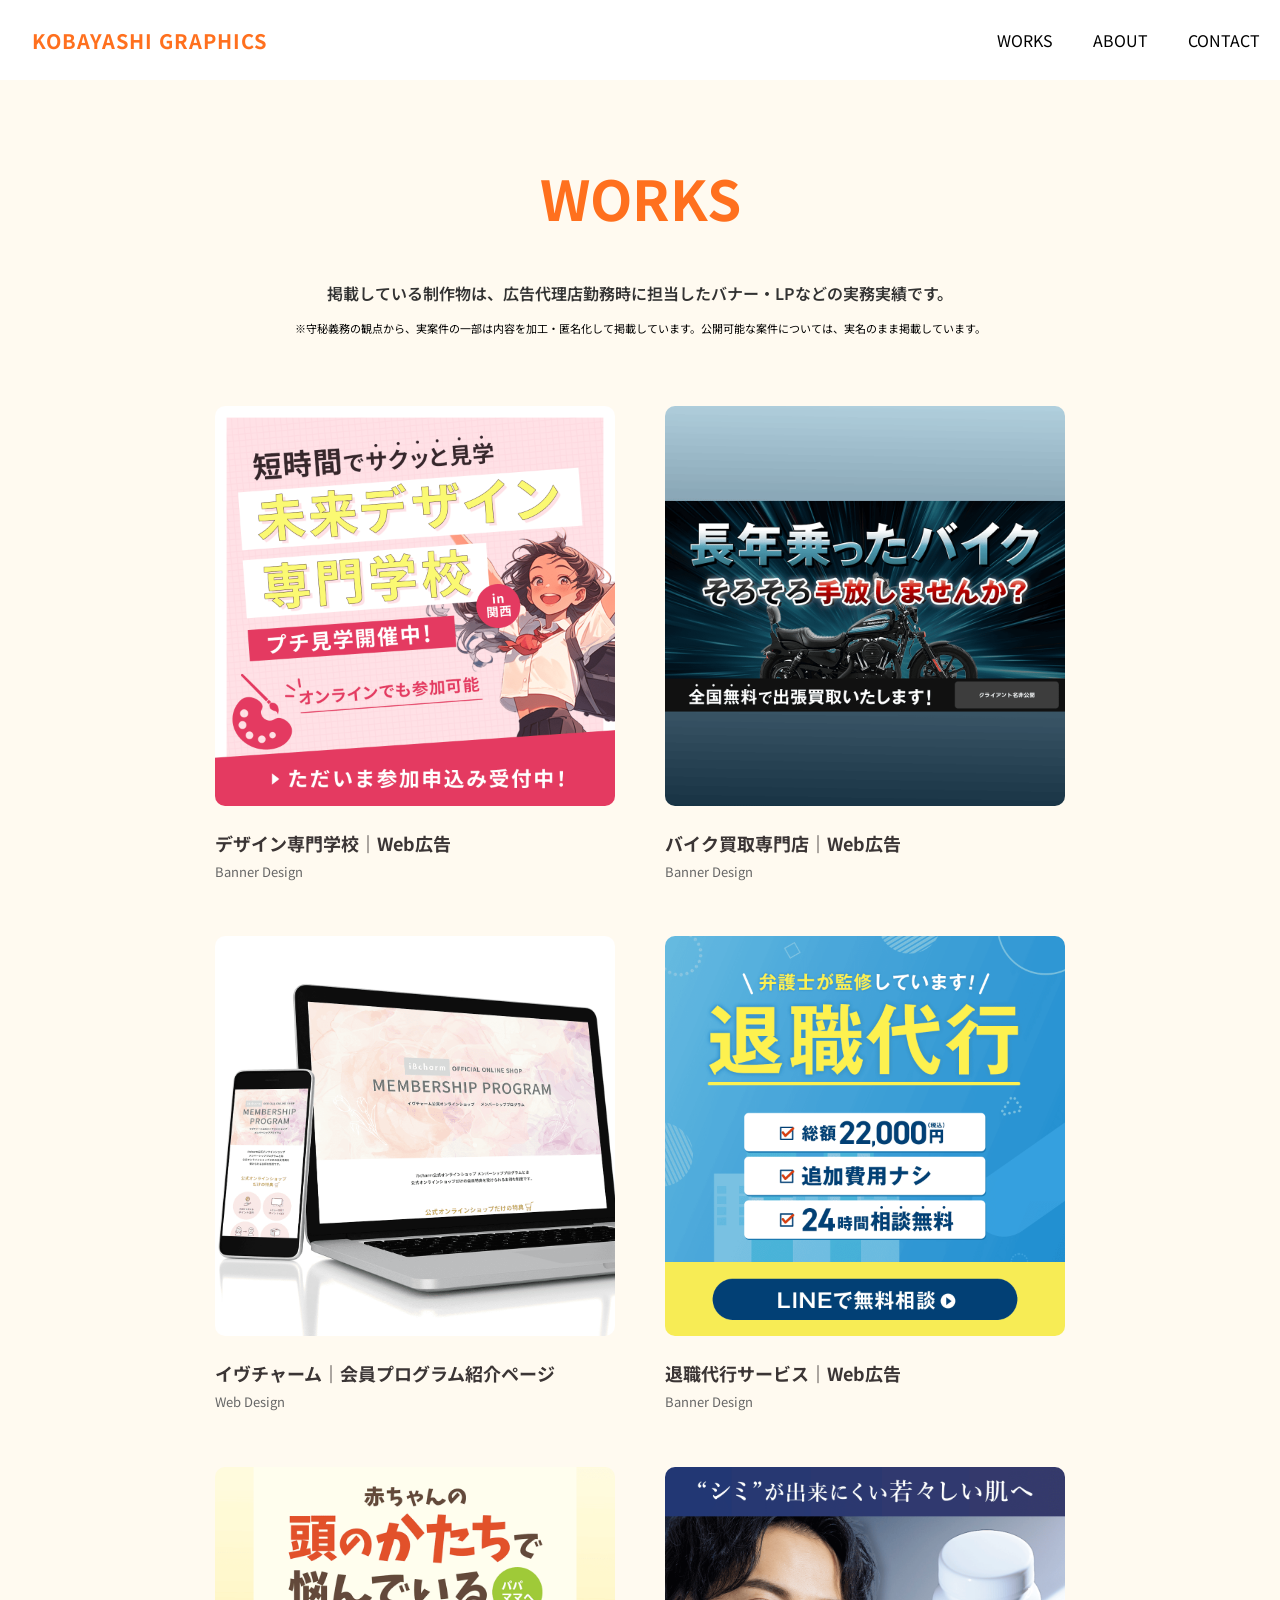
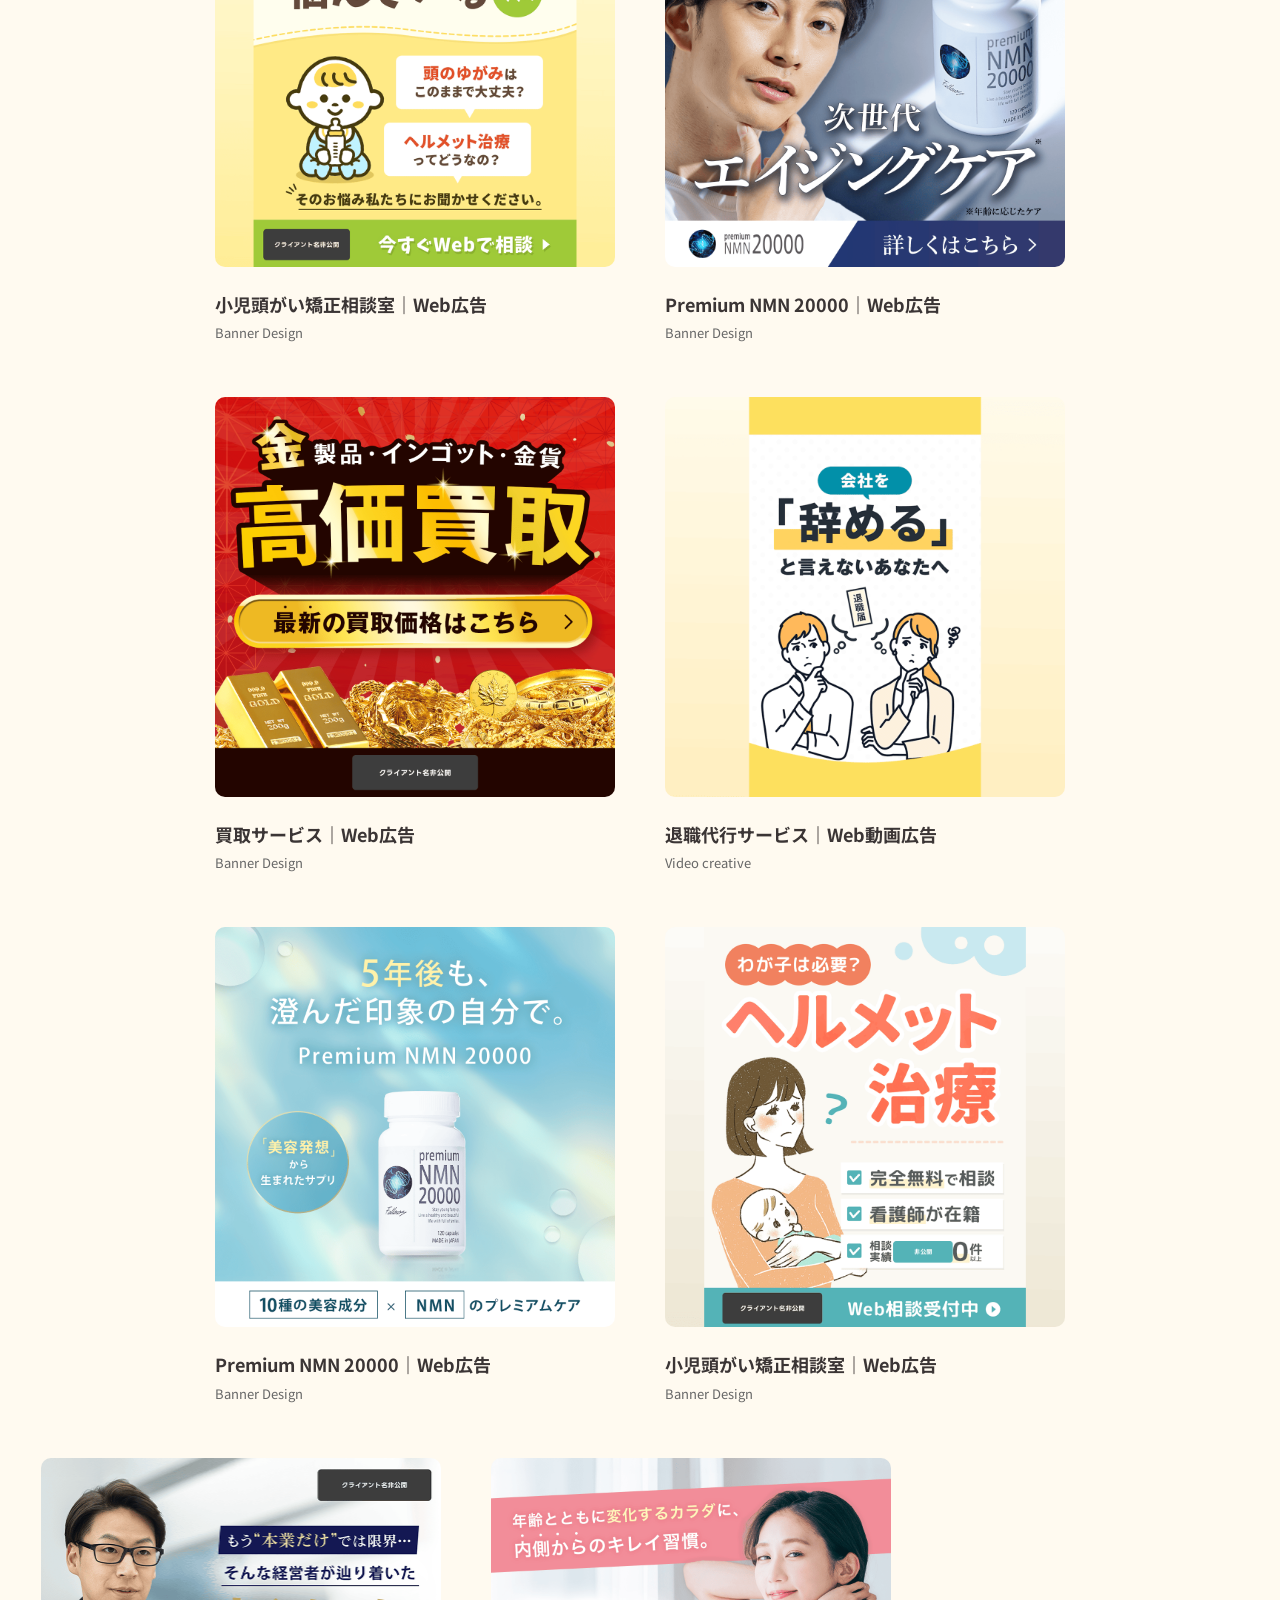
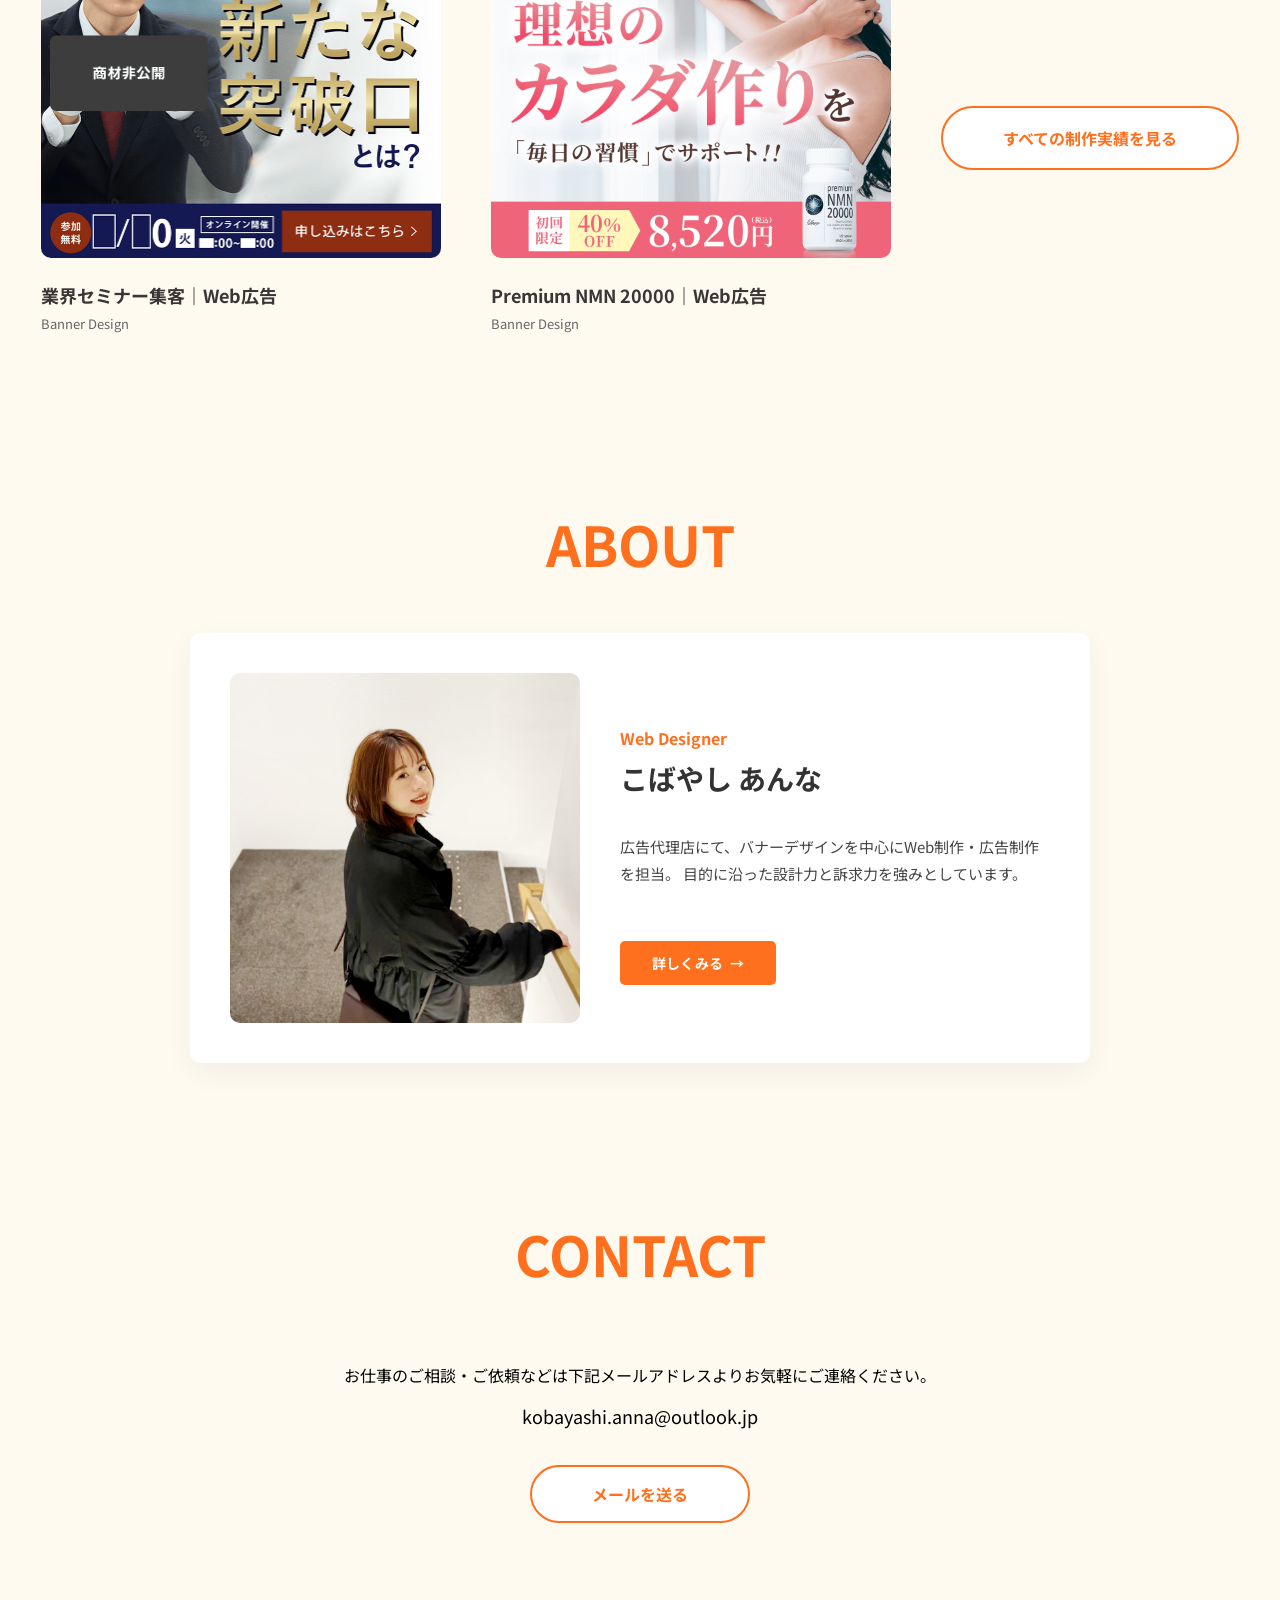
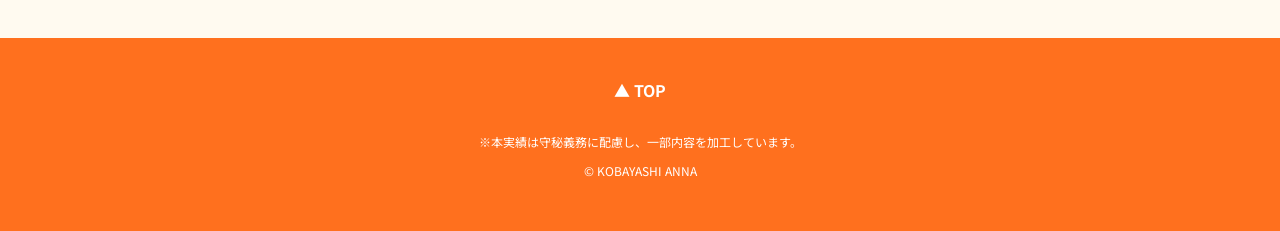
==== index.html @ c03f29c9 "Add files via upload" ====
<!DOCTYPE html>
<html lang="ja">
<head>
    <meta charset="UTF-8">
    <link rel="stylesheet" href="style.css">
    <!-- <meta name="viewport" content="width=device-width, initial-scale=1.0"> -->
    <meta name="viewport" content="width=device-width, initial-scale=1.0, maximum-scale=1.0, user-scalable=no, viewport-fit=cover">
    <title>Anna Kobayashi | Web Designer</title>
    <link rel="icon" href="images/favicon.png">
    <link rel="preconnect" href="https://fonts.googleapis.com">
    <link rel="preconnect" href="https://fonts.gstatic.com" crossorigin>
    <link href="https://fonts.googleapis.com/css2?family=Noto+Sans+JP:wght@100..900&display=swap" rel="stylesheet">
    
</head>
<body>
    
<!-- ヘッダー -->

        <header>
            <div class="header-inner">
                <div class="logo">
                    <a href="index.html">KOBAYASHI GRAPHICS</a>
                </div>
                <div class="hamburger" id="hamburger">
                    <span></span>
                    <span></span>
                </div>
            </div>
    
            <nav id="nav">
                <ul>
                    <li><a href="index.html">WORKS</a></li>
                    <li><a href="about.html">ABOUT</a></li>
                    <li><a href="#contact">CONTACT</a></li>
                </ul>
            </nav>
    
            <nav id="sp-nav">
                <ul>
                    <li><a href="#works">WORKS</a></li>
                    <li><a href="#about">ABOUT</a></li>
                    <li><a href="#contact">CONTACT</a></li>
                </ul>
            </nav>
        </header>

<!-- works -->
        <div class="top-tittle">
            <h1>WORKS</h1>
            <p class="lead">
                掲載している制作物は、広告代理店勤務時に担当したバナー・LPなどの実務実績です。
            </p>
        </div>
        <p class="warning_note">
            ※守秘義務の観点から、実案件の一部は内容を加工・匿名化して掲載しています。公開可能な案件については、実名のまま掲載しています。
        </p>
        <div class="works">
            <div class="container">
                <input type="checkbox" id="trigger">
                <!-- 1枚目 -->
                <div class="default-view work-item"
                    data-title="デザイン専門学校｜Web広告"
                    data-category="Banner Design"
                    data-desc="制作物：Google／Meta（Instagram・Facebook）広告配信用 バナークリエイティブ|サイズ：1200×628、300×300|目的：デザイン専門学校オープンキャンパスのイベント告知による申込獲得（CV）|担当：構成設計／デザイン制作（コピー支給）
                    |工夫：学校名を大きく配置し、視認性を高める構成としました。
                    短時間で参加できる点は装飾を用いて強調し、参加ハードルの低さが伝わるよう工夫しました。
                    開催情報はアイコンで整理し、視線の流れを意識したレイアウト設計を行いました。
                    ターゲットである高校生を想定し、親しみやすいイラスト要素を取り入れています。
                    |使用ツール：Photoshop"
                    data-images="images/01_1.png,images/01_2.png,images/01_3.png"
                    >
                    <a href="#">
                        <img src="images/school_01.png" alt="スクール">
                    </a>
                    <p class="work-title">
                        <span class="title-main">デザイン専門学校｜Web広告</span>
                        <span class="title-sub">Banner Design</span>
                    </p>
                </div>
                <!-- 2枚目 -->
                <div class="default-view work-item"
                    data-title="バイク買取専門店｜Web広告"
                    data-category="Banner Design"
                    data-desc="制作物：Google広告配信用 バナークリエイティブ|サイズ：1200×628、300×300|目的：バイク査定の申込獲得（CV）|担当：構成設計／デザイン制作（コピー支給）
                    |工夫：ターゲットであるバイク所有者を想定し、力強さと信頼感を両立させた配色設計を行いました。
                    「全国無料」の訴求はドット装飾を用いて視認性を高め、ベネフィットが一目で伝わるよう強調。
                    正方形フォーマット内で情報の優先順位を整理し、短時間でメッセージが伝わる構成としています。|使用ツール：Photoshop"
                    data-images="images/02_1.png,images/02_2.png"
                    >
                    <a href="#">
                        <img src="images/bike_05.png" alt="バイク">
                    </a>
                    <p class="work-title">
                        <span class="title-main">バイク買取専門店｜Web広告</span>
                        <span class="title-sub">Banner Design</span>
                    </p>
                </div>
                <!-- 3枚目 -->
                <div class="default-view work-item"
                    data-title="イヴチャーム｜会員プログラム紹介ページ"
                    data-category="Web Design"
                    data-desc="制作物：公式オンラインストアのメンバーシッププログラム紹介ページデザイン|サイズ：PC・スマートフォン対応のレスポンシブデザイン|目的：会員ランク制度の導入により、会員登録の促進および購入頻度・継続率の向上を目的としたページ制作|担当：支給テキストをもとに情報設計／ワイヤーフレーム作成／デザイン制作
                    |工夫：先方の希望する雰囲気を踏まえ、ブランドトンマナに沿った配色・構成を提案しました。
                    会員ランク制度は複雑に見えないよう情報を整理し、5段階のランク差が一目で伝わる配色設計にしました。
                    上位ランクほど特別感が感じられるよう段階的に色味を調整。
                    グラフや数値情報も視認性と比較のしやすさを重視し、直感的に理解できるレイアウトに設計しています。|使用ツール：Photoshop"
                    data-images="images/03_1.png,images/03_3.png,images/03_2.png"
                    >
                    <a href="#">
                        <img src="images/point_sp &pc.png" alt="nmn">
                    </a>
                    <p class="work-title">
                        <span class="title-main">イヴチャーム｜会員プログラム紹介ページ</span>
                        <span class="title-sub">Web Design</span>
                    </p>
                </div>
                <!-- 4枚目 -->
                <div class="default-view work-item"
                    data-title="退職代行サービス｜Web広告"
                    data-category="Banner Design"
                    data-desc="制作物：Meta（Instagram・Facebook）広告配信用 バナークリエイティブ|サイズ：1200×1200、1080×1350、1080×1920、1200×628|目的：LINE登録の促進および無料相談申込の獲得（CV）|担当：LP内容を踏まえた訴求設計／文言選定／構成設計／デザイン制作（CV設計含む）／クリエイティブ品質管理
                    |工夫：20代男女をターゲットに、安心感を与えるブルーを背景のベースカラーに設定。メインコピー「退職代行」には視認性の高いイエローを使用し、瞬時にサービス名へ視線が集まるよう設計しました。
                    退職という心理的ハードルの高いテーマであるため、過度にポップになりすぎないバランスを意識し、信頼感と親しみやすさの両立を図っています。
                    ベネフィットは3点に整理し、情報をブロック化することで可読性を向上。「総額22,000円」「24時間相談無料」などの重要数値はジャンプ率をつけて強調しています。
                    CTAにはネイビーを使用し、画面下部で明確に視線を止める構成とすることで、CVであるLINE登録へ自然に誘導する導線設計としました。
                    |使用ツール：Photoshop"
                    data-images="images/04_1.png,images/04_2.png,images/04_3.png"
                    >
                    <a href="#">
                        <img src="images/agency_09.png" alt="退職代行サービス">
                    </a>
                    <p class="work-title">
                        <span class="title-main">退職代行サービス｜Web広告</span>
                        <span class="title-sub">Banner Design</span>
                    </p>
                </div>
                <!-- 5枚目 -->
                <div class="default-view work-item"
                    data-title="小児頭がい矯正相談室｜Web広告"
                    data-category="Banner Design"
                    data-desc="制作物：Meta（Instagram・Facebook）広告配信用 バナークリエイティブ|サイズ：1080×1350|目的：赤ちゃんの頭の形に不安を抱える保護者からの相談申込の獲得（CV）|担当：申込ページを踏まえた訴求設計／文言選定／構成設計／デザイン制作（CV設計含む）
                    |工夫：20代後半〜30代前半の女性（主にママ層）をターゲットに設計。
                    「頭のゆがみはこのままで大丈夫？」「ヘルメット治療ってどうなの？」といった、保護者が抱きやすい疑問を問いかけ形式で配置し、当事者意識を喚起する構成としました。
                    ターゲットはママ層を想定しつつ、先方の意向を踏まえ「パパ・ママへ」と表記することで、家族で検討するテーマであることを意識した訴求にしています。
                    医療領域においては“ゆがみ”などのマイナスワードが重たい印象になりやすいため、暖色系のイエローをベースに明るい黄緑や深みのある差し色を組み合わせ、過度に不安を煽らないトーンに調整。安心感と相談しやすさを両立させました。
                    メインコピーには「頭のかたちで悩んでいるパパママへ」を配置し、最終的に「その悩み、私たちにお聞かせください」と自然に相談へつなげる導線設計としています。CTAには「今すぐWeb相談」を設置し、一次CVである相談申込へ誘導しました。
                    |使用ツール：Photoshop"
                    data-images="images/05_1.png,images/05_2.png"
                    >
                    <a href="#">
                        <img src="images/consultation_06.png" alt="相談">
                    </a>
                    <p class="work-title">
                        <span class="title-main">小児頭がい矯正相談室｜Web広告</span>
                        <span class="title-sub">Banner Design</span>
                    </p>
                </div>
                <!-- 6枚目 -->
                <div class="default-view work-item"
                    data-title="Premium NMN 20000｜Web広告"
                    data-category="Banner Design"
                    data-desc="制作物：Meta（Instagram・Facebook）広告配信用 バナークリエイティブ|サイズ：1080×1080|目的：男性ターゲットへの訴求を通じた、LP経由の定期購入申込の獲得（CV）|担当：申込ページを踏まえた訴求設計／文言選定／構成設計／デザイン制作（CV設計含む）
                    |工夫：既存の女性向け商材を男性市場へ拡張する施策として制作。30〜40代男性をターゲットに、エイジングケアへの関心が高まりつつも過度な美容感を好まない層を想定し、シンプルかつ力強いデザインへ再設計しました。
                    メインコピーはやや斜体で構成し、勢いとアクティブな印象を付与。男性向け商材としての力強さを視覚的に演出しています。
                    カラーは従来のブルー基調から変更し、男性が受け入れやすく、かつ視認性も担保できる紫系トーンを採用。LPとの親和性を保ちながら、新規ターゲットに刺さる印象へ調整しました。
                    ビジュアルは、左に視線を向けた男性のアップ写真、右にボトルを大きく配置した対比構成に。人物の肌印象と商品の存在感の双方がアイキャッチとなるレイアウト設計としています。
                    CTAには「詳しくはこちら」を配置し、ブランドイメージを損なわない自然な導線でLPへ誘導しています。
                    |使用ツール：Photoshop"
                    data-images="images/06_1.png,images/06_2.png"
                    >
                    <a href="#">
                        <img src="images/nmn_02.png" alt="">
                    </a>
                    <p class="work-title">
                        <span class="title-main">Premium NMN 20000｜Web広告</span>
                        <span class="title-sub">Banner Design</span>
                    </p>
                </div>
                <!-- 7枚目 -->
                <div class="default-view work-item"
                    data-title="買取サービス｜Web広告"
                    data-category="Banner Design"
                    data-desc="制作物：Google／Meta（Instagram・Facebook）広告配信用 バナークリエイティブ|サイズ：1080×1080、1080×1350、1200×628|目的：金（貴金属）の高価買取の訴求および査定申込の獲得（CV）|担当：支給文言をもとに構成設計／デザイン制作／クリエイティブ品質管理
                    |工夫：金（貴金属）の高価買取キャンペーンであることが一目で伝わるよう、全体をゴールドトーンで設計。写真素材だけでなく、コピーや装飾にもゴールド表現を用いることで、視覚的に“価値”を想起させる構成としました。
                    ゴールドを際立たせるため、背景には濃いブラウン寄りの赤を採用しコントラストを強化。下部にはブラウンの帯を敷いて情報を整理し、華やかさの中にも安定感を持たせています。
                    キャンペーン感を演出するため、サンバーストに和柄テクスチャを重ねることで高級感と祝祭感を付与。さらに金の紙吹雪を加え、奥行きが出るよう色味を調整することで、主役である「高価買取」のコピーと貴金属ビジュアルが最も目立つよう設計しました。
                    メインコピー「金製品・インゴット・金貨高価買取」には立体的なシャドウを加え、力強さと視認性を高めています。
                    |使用ツール：Photoshop"
                    data-images="images/07_1.png,images/07_2.png,images/07_3.png"
                    >
                    <a href="#">
                        <img src="images/gold_01.png" alt="">
                    </a>
                    <p class="work-title">
                        <span class="title-main">買取サービス｜Web広告</span>
                        <span class="title-sub">Banner Design</span>
                    </p>
                </div>
                <!-- 8枚目 -->
                <div class="default-view work-item"
                    data-title="退職代行サービス｜Web動画広告"
                    data-category="Video creative"
                    data-desc="制作物：Google／Meta（Instagram・Facebook）広告配信用 動画クリエイティブ|サイズ：1080×1920|目的：LINE登録の促進および無料相談申込の獲得（CV）|担当：構成設計／デザイン制作／動画編集（コピー支給）／クリエイティブ品質管理
                    |工夫：会社を辞めたいと考えている20代男女をターゲットに、動画冒頭で悩んでいる男女のイラストと「会社を辞める」というワードを表示し、瞬時に自分ごと化できる導入に設計しました。
                    さらに2秒以内に「と言えないあなたへ」というコピーをアニメーションで表示し、「辞めたいけれど言い出せない」という心理に踏み込むことで、続きが気になる構成にしています。冒頭2〜3秒で共感を獲得し、離脱を防ぐ設計を意識しました。
                    その後、サービス名と利用メリットを簡潔に提示。退職というネガティブに捉えられがちなテーマに対して、暗くなりすぎないようポップで明るいトーンに統一し、「退職は前向きな選択肢である」という印象づけを行いました。
                    また、各説明パートごとにイラストを用いることで、申し込み後の流れを視覚的に分かりやすく伝え、不安を軽減しながら行動につなげる構成としています。
                    |使用ツール：Photoshop／After Effects"
                    data-images="movie/agency_34.mp4"
                    >
                    <a href="#">
                        <img src="images/movie_01.png" alt="">
                    </a>
                    <p class="work-title">
                        <span class="title-main">退職代行サービス｜Web動画広告</span>
                        <span class="title-sub">Video creative</span>
                    </p>
                </div>
                <!-- 9枚目 -->
                <div class="default-view work-item"
                    data-title="Premium NMN 20000｜Web広告"
                    data-category="Banner Design"
                    data-desc="制作物：Meta（Instagram・Facebook）広告配信用 動画クリエイティブ|サイズ：1080×1080、1080×1350、1080×1920、1200×628|目的：女性ターゲットへの訴求を通じた、LP経由の定期購入申込の獲得（CV）|担当：コピー制作（週3〜7本）／構成設計／デザイン制作／クリエイティブ品質管理
                    |工夫：商品ボトルを中央に配置し、第一視認でブランドを認識できる構成に設計しました。視線が自然に中央へ集まるレイアウトにすることで、視認性と印象定着を高めています。
                    メインコピー「5年後も、澄んだ印象の自分で。」に合わせ、背景は水色をベースに光が差し込む演出を加え、透明感や清潔感を視覚的に表現しました。左上と右下に水滴モチーフを配置することで、潤いやみずみずしさを想起させ、コピーの世界観を補強しています。
                    配色はベースを水色、メインテキストを白、アクセントを淡い黄色で構成。全体に統一感を持たせながらも、アクセントカラーによって視線をコピーへ誘導し、訴求点が埋もれないよう調整しました。
                    美容系商材としての清潔感と信頼感を両立させるビジュアル設計を意識しています。
                    |使用ツール：Photoshop"
                    data-images="images/09_1.png,images/09_2.png,images/09_3.png"
                    >
                    <a href="#">
                        <img src="images/nmn_10.png" alt="">
                    </a>
                    <p class="work-title">
                        <span class="title-main">Premium NMN 20000｜Web広告</span>
                        <span class="title-sub">Banner Design</span>
                    </p>
                </div>
                <!-- 10枚目 -->
                <div class="default-view work-item"
                    data-title="小児頭がい矯正相談室｜Web広告"
                    data-category="Banner Design"
                    data-desc="制作物：Meta（Instagram・Facebook）広告配信用 バナークリエイティブ|サイズ：1080×1350|目的：赤ちゃんの頭の形に不安を抱える保護者からの相談申込の獲得（CV）|担当：構成設計／デザイン制作（コピー支給）
                    |工夫：支給されたコピー「わが子は必要？ヘルメット治療」が最も目に入るよう、メイン部分をオレンジ系で強調し視認性を高めました。「わが子は必要？」の箇所には装飾を加え、問いかけのニュアンスが自然に伝わるようデザイン面で補強しています。
                    不安を過度に煽らないよう、背景はベージュをベースに構成。メインコピーのオレンジと、チェックマークに使用したミント系カラーで安心感と清潔感を演出しました。
                    「Web相談受付中」のCTAを明確に配置し、悩みから相談行動へとスムーズに移行できる導線設計を行っています。
                    また、赤ちゃんを抱くママのイラストを起用し、ママと赤ちゃん双方の疑問表情を一致させることで、ターゲットが自分ごととして捉えやすいビジュアル構成としました。
                    |使用ツール：Photoshop"
                    data-images="images/10_1.png,images/05_2.png"
                    >
                    <a href="#">
                        <img src="images/consultation_07.png" alt="">
                    </a>
                    <p class="work-title">
                        <span class="title-main">小児頭がい矯正相談室｜Web広告</span>
                        <span class="title-sub">Banner Design</span>
                    </p>
                </div>
                <!-- 11枚目 -->
                <div class="default-view work-item"
                    data-title="業界セミナー集客｜Web広告"
                    data-category="Banner Design"
                    data-desc="制作物：Meta（Instagram・Facebook）広告配信用 バナークリエイティブ|サイズ：1080×1080、1080×1350、1080×1920、1200×628|目的：本業の傍でも収入を増やしたい、または本業を移して稼ぐことも検討している層からのセミナー申込の獲得（CV）|担当：構成設計／デザイン制作（コピー支給）
                    |工夫：ターゲットは30代半ばから50代の男性までと幅広いため、信頼感を与える青を基調にデザインしました。左側には商材を持っている男性の写真を大きく配置し、対象業界を印象付けるようにしています。某業界はユーザーが高収入を想像できる案件だったため、稼げる雰囲気を演出する目的でゴールドをメインコピーに使用しました。サブコピーでは「もう本業だけでは限界」がよく伝わるように装飾を入れ、ターゲット層である本業の収入に悩んでいる方へ確実に読まれるよう工夫しています。また、先方の要望により赤を使用する場合は、赤字の印象を避けるためあえて彩度を抑えた赤を アクセントカラーとしてCTAに取り入れました。黄色のCTAだとゴールドの印象が薄れ、緑は青ベースの配色にすると寒色系が強く出てしまい、暗く浮いた印象になってしまうため、この赤を選定しています。全体的にビジネス感を強める配色とデザインとし、信頼性と安心感を意識しています。
                    |使用ツール：Photoshop"
                    data-images="images/11_1.png,images/11_2.png,images/11_3.png"
                    >
                    <a href="#">
                        <img src="images/seminar_02.png" alt="">
                    </a>
                    <p class="work-title">
                        <span class="title-main">業界セミナー集客｜Web広告</span>
                        <span class="title-sub">Banner Design</span>
                    </p>
                </div>
                <!-- 12枚目 -->
                <div class="default-view work-item"
                    data-title="Premium NMN 20000｜Web広告"
                    data-category="Banner Design"
                    data-desc="制作物：Meta（Instagram・Facebook）広告配信用 動画クリエイティブ|サイズ：1080×1080、1080×1350、1080×1920、1200×628|目的：女性ターゲットへの訴求を通じた、LP経由の定期購入申込の獲得（CV）|担当：コピー制作（週3〜7本）／構成設計／デザイン制作／クリエイティブ品質管理
                    |工夫：ターゲットは20代後半から30代前半の女性で、年齢とともに変化する体への悩みを感じ始めた層に向け、理想の体づくりをサポートするサプリの広告を制作しました。冒頭のサブコピーは斜めの帯の中に文字を組み込み、動きのある印象を演出することで、シェイプアップやエクササイズを想起させるデザインにしています。女性らしさを表現するため暖色系カラーを使用し、今回はピンクをメインカラーに選定しました。コピーのサイズや装飾が目に入りやすいことを優先し、写真素材はコピー量の制約上、女性の顔と二の腕が映るポーズのものを選びました。くびれのみの写真も検討しましたが、薬機法の観点から使用せず、あくまで「サポート」の印象を意識しています。また、初回限定の割引情報を入れることで、ターゲットにわかりやすく購買を促す構成としました。
                    |使用ツール：Photoshop"
                    data-images="images/12_1.png,images/12_2.png,images/12_3.png"
                    >
                    <a href="#">
                        <img src="images/nmn_20.png" alt="">
                    </a>
                    <p class="work-title">
                        <span class="title-main">Premium NMN 20000｜Web広告</span>
                        <span class="title-sub">Banner Design</span>
                    </p>
                </div>
                <!-- 最初見えない -->
                <!-- 13枚目 -->
                <div class="hidden-view work-item"
                    data-title="フランチャイズ募集｜Web広告"
                    data-category="Banner Design"
                    data-desc="制作物：Google／Meta（Instagram・Facebook）広告配信用 動画クリエイティブ|サイズ：1080×1080、1080×1350、1080×1920、1200×628|目的：女性ターゲットへの訴求を通じた、LP経由の定期購入申込の獲得（CV）|担当：コピー制作（週3〜7本）／構成設計／デザイン制作／クリエイティブ品質管理
                    |工夫：某業界のフランチャイズ加盟店の募集バナーを制作しました。ターゲットは40〜50代の男性で、ユーザーへのメリットがよく伝わるよう、「年商1億円」「3大補償」といった数字面は装飾やアクセントカラーで特に強調しています。右側には爽やかで笑顔の男性を配置し、気軽にフランチャイズを始めやすい雰囲気を演出しました。サブコピーの下にある3つの補償については、イラストを用いた図解で説明し、文字だけではなく視覚的にも理解しやすい構成にしています。最後に「FC加盟店募集中」とCTAを配置しました。カラーは落ち着きのある大人向けブラウンをメインにし、ベースはLPとの乖離を防ぐためベージュを使用、アクセントにピンクと黄色を取り入れています。多色ながらも全体の雰囲気や目線が迷子にならないよう、配色には特に注意して制作しました。
                    |使用ツール：Photoshop"
                    data-images="images/13_1.png,images/13_2.png,images/13_3.png"
                    >
                    <div class="hidden-inner">
                        <a href="#">
                            <img src="images/purchase_a_01.png" alt="">
                        </a>
                        <p class="work-title">
                            <span class="title-main">フランチャイズ募集｜Web広告</span>
                            <span class="title-sub">Banner Design</span>
                        </p>
                    </div>
                </div>
                <!-- 14枚目 -->
                <div class="hidden-view work-item"
                    data-title="退職代行サービス｜Web広告"
                    data-category="Banner Design"
                    data-desc="制作物：Meta（Instagram・Facebook）広告配信用 バナークリエイティブ|サイズ：1200×1200、1080×1350、1080×1920、1200×628|目的：LINE登録の促進および無料相談申込の獲得（CV）|担当：LP内容を踏まえた訴求設計／文言選定／構成設計／デザイン制作（CV設計含む）／クリエイティブ品質管理
                    |工夫：20代男女をターゲットに、退職代行サービスのバナーを制作しました。バナーでは、退職のプロが対応することが一目で伝わるよう、メインコピーを黒とオレンジで構成し、「退職」の文字をオレンジで強調しました。メインコピーの横にはオペレーターの男性写真を配置し、丁寧に個別対応してくれる印象を演出することで、ユーザーに安心感を持ってもらえるようにしています。さらに、メインコピーの下にはユーザーへのメリットを3点記載し、文字のみではなくイラストを用いることで視覚的に理解しやすくしました。最後に退職代行のクライアント名を入れ、「まずはLINEで無料相談」のCTAを設置しました。全体の色は安心感を与えることを意図して、寒色系ではなく暖色のオレンジと黄色を採用しています。
                    |使用ツール：Photoshop"
                    data-images="images/14_1.png,images/14_2.png,images/04_3.png"
                    >
                    <a href="#">
                        <img src="images/agency_17.png" alt="">
                    </a>
                    <p class="work-title">
                        <span class="title-main">退職代行サービス｜Web広告</span>
                        <span class="title-sub">Banner Design</span>
                    </p>
                </div>
                <!-- 15枚目 -->
                <div class="hidden-view work-item"
                    data-title="Premium NMN 20000｜Web広告"
                    data-category="Banner Design"
                    data-desc="制作物：Meta（Instagram・Facebook）広告配信用 動画クリエイティブ|サイズ：1080×1080、1080×1350、1080×1920、1200×628|目的：女性ターゲットへの訴求を通じた、LP経由の定期購入申込の獲得（CV）|担当：コピー制作（週3〜7本）／構成設計／デザイン制作／クリエイティブ品質管理
                    |工夫：中央にボトルを2つ動きのある角度で配置することで、静的になりすぎず視線が止まる構成にしました。艶や透明感を演出するため、背景にはボトルに光が当たる表現やプリズム加工を取り入れ、視覚的に“輝き”を感じられるようにしています。さらに、コピー部分にもプリズムの光を重ねることで、「透明感」というワードに自然と目が向くよう視線誘導を意識しました。
                    透明感というテーマから寒色系カラーも検討しましたが、他社との差別化を図るため、あえて暖色系のトーンで艶や透明感を表現しています。暖色で構成することで、やわらかさや女性らしさも同時に演出できるよう工夫しました。
                    また、背景に動きのある光を使用しているため、文字の可読性が下がらないようコントラストのバランスにも配慮しています。商品名や「透明感」などのキーワードはサイズや配色で強弱をつけ、視線が自然とコピー→商品→訴求へ流れる構成にしました。
                    |使用ツール：Photoshop"
                    data-images="images/15_1.png,images/15_2.png,images/15_3.png"
                    >
                    <a href="#">
                        <img src="images/nmn_06.png" alt="">
                    </a>
                    <p class="work-title">
                        <span class="title-main">Premium NMN 20000｜Web広告</span>
                        <span class="title-sub">Banner Design</span>
                    </p>
                </div>
                <!-- 16枚目 -->
                <div class="hidden-view work-item"
                    data-title="ふるさと納税｜ECポータル掲載用バナー"
                    data-category="Banner Design"
                    data-desc="制作物：ポータルサイト掲載用 静止画バナー制作|サイズ：1000×1000、988×613|目的：ポータルサイト内での視認性を高め、比較検討段階のユーザーに返礼品の魅力を端的に伝え、選択・申込につなげること。|担当：構成設計／デザイン制作（コピー支給）
                    |工夫：クライアントから指定された写真・コピーを使用する前提の依頼だったため、提案変更ができない制約の中で、いかにECサイトのレギュレーションを守りながら商品の魅力を最大限に伝えるかを重視しました。
                    特に1枚目のメインバナーは規定が厳しく、レイアウトの自由度が限られていたため構成設計に苦戦しました。先方の希望である「家族団欒の雰囲気」や「手間のかかる料理も手軽に楽しめる」点が伝わるよう、温かみのあるビジュアルトーンを意識しています。
                    指定写真は5枚あり、まず商材写真2枚が自然と最初に目に入るよう横並びで配置しました。1枚を大きく見せる構成も検討しましたが、レギュレーション上難しかったため、2枚をメインとして扱い、残り3枚は補足情報として下部に整理しています。
                    写真を大胆に使えない分、コピーの可読性と情報整理に注力しました。文字のサイズ・強弱・装飾で視線誘導を設計し、短時間で魅力が伝わるよう構成しています。
                    また、正方形・横長以外に7サイズ展開も制作しました。こちらはレギュレーションの制約が比較的緩やかだったため、商品のシズル感を前面に出し、ビジュアル訴求を強めています。全体は食欲をそそる暖色系で統一し、トーンの一貫性を保ちました。
                    商品の召し上がり方は図解で表現し、調理手順が直感的に理解できるよう設計しています。特に工程番号は大きく強調し、視認性を高めました。
                    |使用ツール：Photoshop"
                    data-images="images/16_1.png,images/16_2.png,images/16_3.png"
                    >
                    <a href="#">
                        <img src="images/furusato_01.png" alt="">
                    </a>
                    <p class="work-title">
                        <span class="title-main">ふるさと納税｜ECポータル掲載用バナー</span>
                        <span class="title-sub">Banner Design</span>
                    </p>
                </div>
                <!-- 17枚目 -->
                <div class="hidden-view work-item"
                    data-title="ふるさと納税｜ECポータル掲載用バナー"
                    data-category="Banner Design"
                    data-desc="制作物：ポータルサイト掲載用 静止画バナー制作|サイズ：1000×1000、988×613|目的：ポータルサイト内での視認性を高め、比較検討段階のユーザーに返礼品の魅力を端的に伝え、選択・申込につなげること。|担当：構成設計／デザイン制作（コピー支給）
                    |工夫：いちごのビジュアルが主役になるよう、装飾や文字の配色は赤・緑・黄色に絞り、果実の色味と調和するトーンでまとめました。色数を抑えることで、写真のシズル感を邪魔しない設計にしています。「コクのあるいちご」というメインコピーは大きく配置し、視線が最初に中央へ集まるよう構成しました。さらに、甘さや美味しさが直感的に伝わるよう、余白を活かした吹き出しを使用し「あま〜い おいしい！」の文言を目立たせています。装飾で囲うのではなく余白で目立たせることで、軽やかでポジティブな印象を与えるよう工夫しました。
                    2枚目以降（訴求深掘りバナー）に関しては
                    産地のこだわりが伝わるよう、畑で育ついちごの写真を背景に薄く配置し、その上に“写真風レイアウト”で栽培環境や工夫が伝わるビジュアルを重ねました。単に写真を並べるのではなく、ストーリー性を持たせる構成にすることで、「安心・丁寧に育てられている」という印象を強めています。
                    また、土づくりや自然交配といった情報は文字量が多くなりがちなため、見出しや強調部分にメリハリをつけ、視線が流れるよう整理しました。
                    |使用ツール：Photoshop"
                    data-images="images/17_1.png,images/17_2.png"
                    >
                    <a href="#">
                        <img src="images/furusato_02.png" alt="">
                    </a>
                    <p class="work-title">
                        <span class="title-main">ふるさと納税｜ECポータル掲載用バナー</span>
                        <span class="title-sub">Banner Design</span>
                    </p>
                </div>
                <!-- 18枚目 -->
                <div class="hidden-view work-item"
                    data-title="Premium NMN 20000｜商品同梱チラシ"
                    data-category="Flyer Design"
                    data-desc="制作物：定期購入者向け 継続促進用同梱チラシ|サイズ：A4（210×297mm）／両面|目的：NMNおよび10種の美容成分の価値を改めて訴求し、安心感を醸成することで定期継続意識の向上を図ること。|担当：構成設計／デザイン制作（コピー支給）
                    |工夫：定期購入者向けの同梱チラシであるため、販促色を強く出すのではなく、ブランド理解を深める“資料”のような構成を意識しました。全体は落ち着いた寒色ベースで統一し、彩度を抑えた水色を基調とすることで、安心感と信頼感を与えられるトーンに仕上げています。
                    表面では「3,000万本突破」の実績を最上部に配置し、まず安心材料を提示。その下に業界トップクラスの配合量・特殊製法・第三者試験実施といった根拠を整理し、図解やアイコンを用いて情報を視覚的に伝える構成にしました。専門性の高い内容でも、直感的に理解できるよう情報の階層を明確にしています。
                    裏面では「NMNだけではない」というメッセージを軸に、10種の美容成分を3つのカテゴリー（美容・活性化・抗老化）で整理。トライアングル構造で関係性を可視化し、それぞれを色分けすることで、文字を読まなくても役割が伝わる設計にしました。成分説明は1〜2行に簡潔化し、写真を添えることで難解な印象を和らげています。
                    全体を通して、実績→根拠→相乗効果という流れで情報を構成し、安心材料を段階的に提示することで、定期継続への意識を自然に高められるよう設計しました。
                    |使用ツール：Photoshop／Illustrator"
                    data-images="images/18_2.png"
                    >
                    <a href="#">
                        <img src="images/18_2.png" alt="">
                    </a>
                    <p class="work-title">
                        <span class="title-main">Premium NMN 20000｜商品同梱チラシ</span>
                        <span class="title-sub">Flyer Design</span>
                    </p>
                </div>
                <!-- 19枚目 -->
                <div class="hidden-view work-item"
                    data-title="退職代行サービス｜Web動画広告"
                    data-category="Video creative"
                    data-desc="制作物：Google／Meta（Instagram・Facebook）広告配信用 動画クリエイティブ|サイズ：1080×1920|目的：LINE登録の促進および無料相談申込の獲得（CV）|担当：構成設計／デザイン制作／動画編集（コピー支給）／クリエイティブ品質管理
                    |工夫：20代男女をターゲットに、冒頭2秒以内で「仕事を辞めると言えないあなたへ」と明確に問いかけを行い、視聴者の自己認識を促す構成にしました。サービス特有の不安（本当に安全か・会社と揉めないか）を払拭するため、「専任オペレーター対応」「弁護士監修」といった安心材料を早い段階で提示。信頼感を担保しつつも、法律サービスのような堅さを出しすぎないよう、ブルーや水色を基調にイラストを用いて親しみやすいトーンに仕上げました。また、「電話対応なし」「LINEで完結」という20代に刺さるベネフィットは、実際にLINEでやり取りしているような画面風アニメーションで表現。文字だけで説明するのではなく、利用イメージを視覚的に伝えることで心理的ハードルを下げています。構成は
                    不安喚起 → 安心材料提示 → 手軽さ訴求 → 即日退職のベネフィット → LINE無料相談（CTA）という流れで設計。視聴者の感情が「不安」から「安心」へ自然に移行するストーリーラインを意識して制作いたしました。
                    |使用ツール：Photoshop／After Effects"
                    data-images="movie/agency_33.mp4"
                    >
                    <a href="#">
                        <img src="images/movie_02.png" alt="">
                    </a>
                    <p class="work-title">
                        <span class="title-main">退職代行サービス｜Web動画広告</span>
                        <span class="title-sub">Video creative</span>
                    </p>
                </div>
                <!-- 20枚目 -->
                <div class="hidden-view work-item"
                    data-title="退職代行サービス｜新規獲得向けLP"
                    data-category="Landing Page Design"
                    data-desc="制作物：20代向け 広告流入型ランディングページ|サイズ：スマートフォン専用（縦スクロール設計）|目的：LINE登録の促進および無料相談申込の獲得（CV）|担当：構成設計（コピー支給）／ワイヤーフレーム作成／デザイン制作
                    |工夫：20代男女をターゲットに、感情に寄り添いながら行動へ導く構成で設計しました。
                    ファーストビューでは「会社のために“人生”苦しみたくないですよね。」というコピーを配置し、“仕事”ではなく“人生”という言葉で問題の本質を提示。仕事量を一人で抱え込む社員のイラストを組み合わせることで、責任過多や精神的負担を感じているユーザーが瞬時に自分ごと化できるよう設計しました。
                    続いて「5〜6人に1人が退職代行を利用」というデータを、人数の一部だけ色を変えた図解で視覚化。数字を読ませるのではなく、直感的に理解できる構成にしています。その直後に「決して非常識な選択ではありません」というメッセージをオレンジ帯で強調し、罪悪感や後ろめたさを払拭する導線を作りました。
                    中盤では7つのアンケート形式の問いかけを設置。「はい／いいえ」で答えられる構成にすることで、受動的な閲覧から能動的な参加へと切り替えています。重要なキーワードはアクセントカラーのブルーで強調し、全文を読まなくても要点が伝わるよう視認性を工夫しました。
                    自己認識が高まったタイミングで、弁護士監修・専任オペレーター対応・LINE完結・即日対応といった強みを提示。不安 → 共感 → 安心 → 行動という感情の流れを意識した構成としています。
                    退職という重いテーマに引っ張られすぎないよう、全体は暖色を取り入れたポップなトーンでまとめ、“逃げ”ではなく“前向きな選択”と感じられるLPに仕上げました。
                    |使用ツール：Photoshop"
                    data-images="images/20_1.png,images/20_2.png"
                    >
                    <a href="#">
                        <img src="images/agency_18.png" alt="">
                    </a>
                    <p class="work-title">
                        <span class="title-main">退職代行サービス｜新規獲得向けLP</span>
                        <span class="title-sub">Landing Page Design</span>
                    </p>
                </div>
                <!-- 21枚目 -->
                <div class="hidden-view work-item"
                    data-title="Zilumina｜コーポレートサイト用イラスト"
                    data-category="Brand Concept Illustration"
                    data-desc="制作物：コーポレートサイト 世界観設計イラスト|サイズ：1200×1200px（正方形フォーマット）|目的：情報量増加による堅い印象を和らげ、ベンチャーらしい熱量と挑戦姿勢を視覚的に伝えること。各部署をヒーローモチーフで表現し、ブランドの世界観を統一・強化すること。|担当：コンセプト設計／手書きラフ作成／Illustratorによるビジュアル制作
                    |工夫：サイト全体のトンマナに合わせ、彩度を高めに設定することでベンチャーらしいポップさと熱量を強化しました。ヒーローモチーフは「困りごとを解決する象徴」として設計し、企業の価値や姿勢が直感的に伝わるよう意識しています。
                    FVで使用するキャラクターにはマントとマスクを付けることでヒーロー性を明確にし、各部署の仕事内容を想起できるポーズや小物で役割を表現しました。一方、下層ページ用キャラクターは情報量過多にならないようマントを省き、マスクのみでヒーロー性を残すなど、ページごとの情報密度を考慮して調整しています。
                    また、一部キャラクターには浮遊感のあるポーズを採用し、ヒーローらしさと躍動感を演出。口元の表情はあえて描かず、可愛らしさに寄りすぎないニュートラルな印象に仕上げることで、ポップさとプロフェッショナル感のバランスを意識しました。
                    |使用ツール：Illustrator"
                    data-images="images/21_1.png,images/21_2.png,images/21_3.png,images/21_4.png"
                    >
                    <a href="#">
                        <img src="images/zilumina_01.png" alt="">
                    </a>
                    <p class="work-title">
                        <span class="title-main">Zilumina｜コーポレートサイト用イラスト</span>
                        <span class="title-sub">Brand Concept Illustration</span>
                    </p>
                </div>
                <!-- 22枚目 -->
                <div class="hidden-view work-item"
                    data-title="LUCENA｜ポートフォリオサイト用イラスト"
                    data-category="Portfolio Website Illustration"
                    data-desc="制作物：ポートフォリオサイト用 世界観設計イラスト|サイズ：1200×1200px（正方形フォーマット）|目的：ブランドイメージであるチェスモチーフのイラストを制作し、ポートフォリオサイト全体に統一感と世界観をもたらすことを目的としたプロジェクト。閲覧者にブランドのクリエイティブ力と独自性を伝える狙いがあります。|担当：コンセプト設計／手書きラフ作成／Illustratorによるビジュアル制作
                    |工夫：白と黒を基調に蛍光イエローをアクセントとしたトーンで統一されたポートフォリオサイトの世界観に合わせ、デザインを設計しました。一般的なチェスアイコンでは平面的でありふれた印象になりやすいため、ポリゴン調のイラストを採用し、立体感と光の演出で差別化を図っています。各イラストは配置に応じて角度や光の当たり方を調整し、サイト上で浮遊するアニメーションと連動させることで、視線の誘導やページ全体のバランスを最適化しています。
                    |使用ツール：Illustrator"
                    data-images="images/22_1.png,images/22_2.png,images/22_3.png"
                    >
                    <a href="#">
                        <img src="images/lucena_01.png" alt="">
                    </a>
                    <p class="work-title">
                        <span class="title-main">LUCENA｜ポートフォリオサイト用イラスト</span>
                        <span class="title-sub">Portfolio Website Illustration</span>
                    </p>
                </div>
                <!-- 23枚目 -->
                <div class="hidden-view work-item"
                    data-title="小児頭がい矯正クリニック｜Web広告"
                    data-category="Banner Design"
                    data-desc="制作物：Meta（Instagram・Facebook）広告配信用 バナークリエイティブ|サイズ：1080×1080|目的：赤ちゃんの頭の形に不安を持つ保護者からのクリニック予約・相談申し込みの獲得（CV）|担当：構成設計／デザイン制作（コピー支給）
                    |工夫：赤ちゃんの顔写真を中央に配置し、頭全体が他の素材と重ならないよう調整しました。「わが子の一生」「今しか治せない」「頭のゆがみ」といったワードがあるため、全体の印象は怖くならないよう暖色系をベースに、柔らかくふわっとした装飾で寄り添う印象を演出しています。冒頭の「わが子の一生に関わることだから。」は、ゆるいウェーブを描くオレンジ帯で導入部分を視覚的に読みやすく配置。その下に赤ちゃんの写真を置き、「今しか治せない」の「今」を強調しました。最後のCTA「様子見せずにお医者さんに相談」には、シンプルなボタンだけでなく、気軽にクリックできるよう手のアイコンを添え、全体の柔らかい雰囲気と調和させています。
                    |使用ツール：Photoshop"
                    data-images="images/23_1.png,images/23_2.png"
                    >
                    <a href="#">
                        <img src="images/clinic_03.png" alt="">
                    </a>
                    <p class="work-title">
                        <span class="title-main">小児頭がい矯正クリニック</span>
                        <span class="title-sub">Banner Design</span>
                    </p>
                </div>
                <!-- 24枚目 -->
                <div class="hidden-view work-item"
                    data-title="Premium NMN 20000｜カルーセル広告"
                    data-category="Carousel Ad Design"
                    data-desc="制作物：Meta（Instagram・Facebook）広告配信用 バナークリエイティブ|サイズ：1080×1080|目的：女性ターゲットへの訴求を通じた、LP経由の定期購入申込の獲得（CV）|担当：構成設計／デザイン制作（コピー支給）
                    |工夫：20代後半〜30代の美容・健康意識の高い層をターゲットに、ミントグリーン〜水色を基調とした配色で全体を設計。若年層にも受け入れられやすい爽やかさと先進性を意識し、重たくなりがちな健康商材の印象を軽やかに表現しました。
                    構成および掲載テキストは既存のものを活かしながら、情報の優先順位を整理し、視線誘導を意識したレイアウト設計を行っています。
                    NMNという専門性の高い成分について、図解・グラフ・食品比較ビジュアルを効果的に配置することで、直感的に理解できるビジュアル構成としました。
                    カルーセル形式の特性を活かし、課題提起から解決策提示、商品訴求へと自然につながる視覚的ストーリーを構築。情報過多にならない余白設計と可読性の高い配色バランスにより、最後のCTAまでスムーズに読み進められる設計としています。
                    |使用ツール：Photoshop"
                    data-images="images/24_1.png,images/24_2.png"
                    >
                    <a href="#">
                        <img src="images/nmn_56.png" alt="">
                    </a>
                    <p class="work-title">
                        <span class="title-main">Premium NMN 20000｜カルーセル広告</span>
                        <span class="title-sub">Carousel Ad Design</span>
                    </p>
                </div>
                                
                <!-- ボタン -->
                <div class="btn">
                    <label class="button slide button--viewall" for="trigger"></label>
                </div>
            </div>
        </div>
                
            
    </div>

    <section class="intro">
        <h1>ABOUT</h1>
        <div class="intro-inner intro-bg">
            <div class="intro-image">
                <img src="images/profile_photo01.png" alt="プロフィール画像">
            </div>
            <div class="intro-content ">
                <p class="intro-role">Web Designer</p>
                <h2 class="intro-name">こばやし あんな</h2>
    
                <p class="intro-text">
                    広告代理店にて、バナーデザインを中心にWeb制作・広告制作を担当。
                    目的に沿った設計力と訴求力を強みとしています。
                </p>
    
                <a href="about.html" class="intro-btn">詳しくみる</a>
            </div>
    
        </div>
    </section>

    <section class="contact" id="contact">
        <div class="contact-inner">
            <h1>CONTACT</h1>
        
            <p class="contact-text">
            お仕事のご相談・ご依頼などは下記メールアドレスよりお気軽にご連絡ください。
            </p>
        
            <p class="contact-mail">
                <a href="mailto:kobayashi.anna@outlook.jp
                ?subject=Webデザインのご相談（ポートフォリオより）&body=【ご相談内容】%0D%0A・ご相談概要：%0D%0A・ご希望納期（あれば）：%0D%0A・ご予算（あれば）：">
                kobayashi.anna@outlook.jp</a>
            </p>
        
            <a href="mailto:kobayashi.anna@outlook.jp
            ?subject=Webデザインのご相談（ポートフォリオより）&body=【ご相談内容】%0D%0A・ご相談概要：%0D%0A・ご希望納期（あれば）：%0D%0A・ご予算（あれば）："
                class="button slide contact-btn" >
            </a>
        </div>
    </section>

<!-- フッター -->
    <footer class="footer">
        <a href="#top" class="footer__pagetop">▲ TOP</a>
        <p class="warning_footer">
            ※本実績は守秘義務に配慮し、一部内容を加工しています。
        </p>
    
        <p class="footer__copyright">
            © KOBAYASHI ANNA
        </p>
        
    </footer>

    
<!-- モーダル -->
    <div class="modal" id="modal">
            <div class="modal-bg"></div>
        
            <div class="modal-content">
                <button class="modal-close">×</button>
                <!-- メイン画像 -->
                <div class="modal-main-image"></div>

                <!-- テキスト -->
                <div class="modal-text">
                    <h3 id="modal-title"></h3>
                    <p id="modal-category"></p>
                    <p id="modal-desc"></p>
                </div>

                <!-- サブ画像 -->
                <div class="modal-sub-images"></div>
            </div>
    </div>



</body>

<!-- モーダルJS -->
<script>

    const modal = document.getElementById('modal');
const modalMainImage = document.querySelector('.modal-main-image');
const modalSubImages = document.querySelector('.modal-sub-images');
const modalTitle = document.getElementById('modal-title');
const modalCategory = document.getElementById('modal-category');
const modalDesc = document.getElementById('modal-desc');

// close
document.querySelector('.modal-bg').addEventListener('click', () => {
    modal.classList.remove('active');
});
document.querySelector('.modal-close').addEventListener('click', () => {
    modal.classList.remove('active');
});

// open

document.querySelectorAll('.work-item').forEach(item => {
    item.addEventListener('click', e => {
    e.preventDefault();

    modalTitle.textContent = item.dataset.title;
    modalCategory.textContent = item.dataset.category;
    // modalDesc.textContent = item.dataset.desc;

    modalMainImage.innerHTML = '';
    modalSubImages.innerHTML = '';

    const images = item.dataset.images.split(',');

    modalDesc.innerHTML = item.dataset.desc
    .split('|')
    .map(line => {
        const [label, text] = line.split('：');

        return `
        <div class="desc-block">
            <p class="desc-title">${label}</p>
            <div class="desc-line"></div>
            <p class="desc-text">${text}</p>
        </div>
        `;
    })
    .join('');

    // ===== メイン（1枚目） =====
const mainSrc = images[0].trim();

if (mainSrc.match(/\.(mp4|webm)$/i)) {
    const video = document.createElement('video');
    video.src = mainSrc;
    video.controls = true;
    video.muted = true;
    video.playsInline = true;
    video.style.width = '100%';
    // modalMainImage.appendChild(video);
    const frame = document.createElement('div');
frame.className = 'video-frame';

frame.appendChild(video);
modalMainImage.appendChild(frame);
} else {
    const img = document.createElement('img');
    img.src = mainSrc;
    modalMainImage.appendChild(img);
}

// ===== サブ（2枚目以降） =====
images.slice(1).forEach(src => {
    src = src.trim();

    if (src.match(/\.(mp4|webm)$/i)) {
        const video = document.createElement('video');
        video.src = src;
        video.controls = true;
        video.muted = true;
        video.playsInline = true;
        video.style.width = '100%';
        modalSubImages.appendChild(video);
    } else {
        const img = document.createElement('img');
        img.src = src;
        modalSubImages.appendChild(img);
    }
});

    modal.classList.add('active');
    document.body.classList.add('modal-open'); // ← 追加

    // トップに戻す
    document.querySelector('.modal-content').scrollTop = 0;
});
});




// 閉じる時
document.querySelector('.modal-bg').addEventListener('click', () => {
    modal.classList.remove('active');
    document.body.classList.remove('modal-open'); // ← 追加
});

document.querySelector('.modal-close').addEventListener('click', () => {
    modal.classList.remove('active');
    document.body.classList.remove('modal-open'); // ← 追加
});

    </script>

<!-- ハンバーガーメニュー -->

<!-- <script>
    window.addEventListener('scroll', () => {
    if (window.innerWidth <= 768) return;
    
    
    const header = document.querySelector('header');
    if (window.scrollY > 80) {
    header.classList.add('is-scrolled');
    } else {
    header.classList.remove('is-scrolled');
    }
    });
    </script> -->

<script>
    const hamburger = document.querySelector('.hamburger');
const nav = document.querySelector('nav');
const body = document.body;

    hamburger.addEventListener('click', () => {
    hamburger.classList.toggle('active');
    nav.classList.toggle('active');
    body.classList.toggle('is-fixed');
});
    </script>

<script>
    const navLinks = document.querySelectorAll('#nav a');
    
    navLinks.forEach(link => {
    link.addEventListener('click', () => {
    nav.classList.remove('active');
    body.classList.remove('nav-open');
    });
    });
    </script>

<script>
    const hamburger = document.getElementById('hamburger');
    const nav = document.getElementById('sp-nav');

    hamburger.addEventListener('click', () => {
    hamburger.classList.toggle('active');
    nav.classList.toggle('active');
    document.body.classList.toggle('nav-open');
});
</script>

</html>
---- style.css ----
@charset "UTF-8";

/* 全体 */ 
html { scroll-behavior: smooth; 
    overflow-y: scroll; /* 常にスクロールバーの溝を表示してガタつきを防ぐ */
} 
/* TOP */ 
body{ 
    margin: 0; background-color: #fffaf0; 
    font-family: "Noto Sans JP", sans-serif;
    font-weight: 400;

    margin: 0;
    padding: 0;
    width: 100%;
    overflow-x: hidden; /* 横方向のはみ出しを禁止 */
} 

/* ヘッダー */ 
/* header {
    position: fixed; 
    top: 0; 
    width: 100%; 
    z-index: 100; 
    background: rgba(255, 255, 255, 0.6);
    backdrop-filter: blur(6px);
    display: flex;
    justify-content: center;
} */

/* --- ヘッダー設定（ここから上書き） --- */
header {
    position: fixed;
    top: 0;
    left: 0;
    width: 100%;
    z-index: 100;
    background: rgba(255, 255, 255, 0.95) !important;
    backdrop-filter: blur(10px);
    display: flex;
    justify-content: center;
    /* iPhoneの隙間埋め */
    padding-top: env(safe-area-inset-top) !important;
    /* 動きを止める */
    transition: none !important;
}

.header-inner {
    max-width: 1000px;
    width: 100%;
    display: flex;
    justify-content: space-between;
    align-items: center;
    padding: 20px 32px !important; /* 高さを固定 */
}

/* スクロールしてもサイズを変えない設定 */
header.is-scrolled .header-inner {
    padding: 20px 32px !important;
}

/* ロゴのサイズも固定 */
.logo a {
    font-size: 20px;
    font-weight: 700;
    letter-spacing: 0.05em;
    color: #333;
    text-decoration: none;
}
/* --- ここまで上書き --- */

    
/* header.is-scrolled nav ul li a::after {
bottom: 15px; 
} 

header.is-scrolled .header-inner {
    padding: 20px 32px !important; 
}

/* .header-inner{
    max-width: 1000px;
    width: 100%;
    display: flex;
    justify-content: space-between; 
    align-items: center;
    padding: 20px 32px;
    transition: padding 0.4s ease;
}  */

/* header {
    position: fixed;
    top: 0;
    left: 0;
    width: 100%;
    z-index: 100;
    background: rgba(255, 255, 255, 0.95) !important; /* 少し濃くして安定させる */
    /* backdrop-filter: blur(10px);
    display: flex;
    justify-content: center;
    padding-top: env(safe-area-inset-top) !important;
    transition: none !important; /* 動きを一切なくす */
} */ */

.header-inner {
    /* max-width: 1000px;
    width: 100%;
    display: flex;
    justify-content: space-between;
    align-items: center;
    padding: 20px 32px !important; /* 高さを20pxでガチッと固定 */
} */

/* ★追加：スクロール用の設定を無効化する */
/* header.is-scrolled .header-inner {
    padding: 20px 32px !important; 
} */




/* header.is-scrolled .header-inner {
    padding: 20px 32px;
} */

/* header { 
    transition: height 0.4s ease,
    background-color 0.4s ease,
    backdrop-filter 0.4s ease; 
}  */ */

.logo{ 
    font-size: 20px;
    font-weight: bold;
} 

.logo a{
    color: #ff701e; 
} 

.logo a, nav a {
    transition: font-size 0.4s ease, opacity 0.4s ease;
} 

nav ul{
    display: flex;
    list-style: none;
    padding: 0;
    margin: 0;
} 

/* #nav {
    display: none !important;
} */

a{ 
    color: black;
    text-decoration: none;
    display: block;
    /* padding: 0 20px; */
} 

nav ul li a {
    position: relative;
    display: inline-block;
    padding: 0 20px;
    line-height: 80px;
}

nav ul li a::after {
    content: '';
    position: absolute;
    left: 50%;
    bottom: 15px;
    width: 80%;
    height: 1px;
    background: #ff701e;
    transform: translateX(-50%) scaleX(0);
    transform-origin: center;
    transition: transform .3s ease;
}

nav ul li a:hover {
    color: #ff701e;
}

nav ul li a:hover::after {
    transform: translateX(-50%) scaleX(1);
}

.hamburger {
    display: none;
}

#sp-nav {
    display: none;
  }

/* WORKS */

.lead {
    text-align: center;
    font-size: 16px;
    line-height: 2;
    color: #333;
    margin: 40px 0px 5px 0px;
    font-weight: 600;
}

.top-tittle{
    padding-top: 120px;
}

.works{ max-width: 1500px;
    margin: 0 auto;
    padding-top: 30px;
    padding-bottom: 80px
}

.warning_note{
    font-size: 11px;
    text-align: center;
    margin-bottom: 40px;
}

.container{
    display: flex;
    justify-content: center;
    align-items: center;
    flex-wrap: wrap;
    gap: 25px 50px;
    list-style: none;
    padding: 0;
    margin: 0 auto;
    padding-bottom: 24px
}

.default-view, .hidden-view{
    width: 400px;
}

.default-view a, .hidden-view a{
    position: relative;
    display: block;
    width: 100%;
    /* height: 100%; */
    overflow: hidden;
    border-radius: 10px; 
    aspect-ratio: 1 / 1;
    /* background-color: #fff; */
}

.default-view img, .hidden-view img, .default-view video, .hidden-view img{
    /* position: absolute; */
    /* top: 50%;
    left: 50%; */
    /* max-width: 100%;
    max-height: 100%; */
    display: block;
    width: 100%;
    height: 100%;
    object-position: center center;
    object-fit: cover;

    transform: scale(1);
    transition: transform .4s ease;
    object-position: 45% center;
}

.default-view a:hover img, .hidden-view a:hover img, .default-view a:hover video, .hidden-view a:hover video{
    transform: scale(1.1);
}

.default-view,
.hidden-view {
    flex-shrink: 0;   /* ← hoverで縮まない */
    overflow: hidden; 
}

.default-view video,
.hidden-view video {
  width: 100%;
  height: 100%;
  object-fit: cover;   /* ← 正方形にぴったり */
}

.hidden-view {
    width: 400px;
    display: none;
}

.hidden-inner {
    opacity: 0;
    transform: translateY(20px);
    transition: opacity .4s ease, transform .4s ease;
}

input[type="checkbox"]#trigger:checked ~ .hidden-view .hidden-inner {
    opacity: 1;
    transform: translateY(0);
}

input[type="checkbox"]#trigger:checked ~ .hidden-view {
    display: block;
}

.work-title {
    margin-top: 25px;
    line-height: 1.4;
}

.title-main {
    font-size: 18px;
    font-weight: bold;
    color: #3b3535;
    margin-bottom: 7px; 
}

.work-title span {
    display: block;
}

.title-sub{
    font-size: 13px;
    color: #666;
    margin-bottom: 30px; 

} 

/* ボタン */
.button {
    border: 2px solid #ff701e;
    border-radius: 60px;
    color: #ff701e;
    font-weight: bold;
    max-width: 500px;
    padding: 15px 60px;
    text-align: center;
    display: inline-block;
    cursor: pointer;
    position: relative;
    line-height: normal;
}

.button.slide {
    background: #fff;
    color: #ff701e;
    overflow: hidden;
    z-index: 1;
}

.button.slide::after {
    content: '';
    position: absolute;
    inset: 0;
    background: #ff701e;
    transform: scaleX(0);
    transform-origin: left center;
    transition: transform .3s ease;
    z-index: -1; 
}

.button.slide:hover {
    color: #fff;
}

.button.slide:hover::after {
    transform: scaleX(1);
} 

/* .button::before{ content: "View All"; } */
.button--viewall::before{
    content: "すべての制作実績を見る";
}

.about-contact {
    margin: 120px auto 0;
    padding: 60px 20px;
    text-align: center;
    border-top: 1px solid #eee;
}

.button--contact::after {
    content: none;
}

.contact-mail a {
    font-size: 18px;
    text-decoration: none;
}

input[type="checkbox"]#trigger{
    display: none;
} 

input[type="checkbox"]#trigger:checked ~ .btn{
    display: none;
    opacity: 0;
    height: 0;
    margin: 0;
    overflow: hidden;
    transition: 0.3s;
}

.btn{
    text-align: center;
    margin: 0;
    margin-top: 60px;
}

.button--viewall {
    padding-top: 18px;
    padding-bottom: 18px;
}

.about-contact-btn::after {
    content: none;
}

/* モーダル */
.modal {
    position: fixed;
    inset: 0;
    display: none;
    z-index: 100;

}

.modal.active {
    display: block;
}

.modal-bg {
    position: absolute;
    inset: 0;
    background: rgba(0,0,0,.6);
}

.modal-content {
    position: relative;
    background: #fff;
    max-width: 900px;
    max-height: 80vh;
    margin: 80px auto;
    padding: 40px;
    border-radius: 10px;
    overflow-y: auto;
}

.modal-images img {
    width: 100%;
    margin-bottom: 20px;
}

.modal-close {
    position: absolute;
    top: 10px;
    right: 10px;
    font-size: 40px;
    background: none;
    border: none;
    cursor: pointer;
    color: #ff701e;
  
}

.modal-main-image img {
    width: 100%;
    margin-bottom: 30px;
    border-radius: 6px;
}

.modal-text {
    margin-bottom: 30px;
    margin-top: -30px;
    padding: 0 40px;
}

.modal-sub-images {
    /* display: grid;
    grid-template-columns: repeat(2, 1fr);
    gap: 20px; */
    display: flex;
    flex-direction: column;  /* ← 縦並び */
    gap: 30px;    
}

.modal-sub-images img {
    width: 100%;
    border-radius: 6px;
}

body.modal-open {
    overflow: hidden;
}


/* 共通：モーダル上部の幅制御（画像と動画で共通） */
.modal-main-image,
.video-frame {
  max-width: 830px;
  margin-left: auto;
  margin-right: auto;
}

/* 動画用の「画像と同じ立ち位置の箱」 */
.video-frame {
    width: 100%;
    aspect-ratio: 3 / 2;   /* ← これが無かった */
    background: #e9e9e9;
    border-radius: 6px;
    margin-bottom: 30px;
    overflow: hidden;
  
    display: flex;         /* ← 中央寄せ用 */
    align-items: center;   /* 縦中央 */
    justify-content: center; /* 横中央 */
  }

/* 中の動画（画像と同じ挙動） */
.video-frame video {
  width: 100%;
  height: auto;
  display: block;       /* ← 地味だけど超重要 */
}

#modal-title {
    color: #272626;
    font-size: 24px;    
    font-weight: 600;
    line-height: 1.4;
    margin-top: 20px;
    margin-bottom: 10px;
  }


#modal-desc {
    margin-top: -10px;
    /* padding: 24px 28px; */
    /* background: #fff; */
    border-radius: 14px;
    font-size: 16px;
    line-height: 3;
    color: #444;
    padding-top: 8px;
  }

  #modal-desc span {
    display: block;
    padding-bottom: 12px;
    margin-bottom: 12px;
    border-bottom: 1px solid rgba(0,0,0,0.08);
  }

.modal-main-image,
.modal-sub-images,
.modal-text {
    max-width: 830px;      /* ← 今の文字の見やすい幅に合わせる */
    margin-left: auto;
    margin-right: auto;
  }
  

  .modal-sub-images {
    margin-top: 63px;  
  }

  .modal-main-image {
    width: 100%;
    aspect-ratio: 3 / 2; /* ← 一覧と揃える */
    overflow: hidden;
    background: #f5f5f5; /* 読み込み時のチラつき防止 */
    margin-bottom: 50px;
  }
  
  .modal-main-image img,
  .modal-main-image video {
    width: 100%;
    height: 100%;
    object-fit: contain; /* or cover（好み） */
  }

  
  /* 区切り線（| → <br> の後） */
  #modal-desc br {
    display: block;
    margin: 14px 0;
    border-bottom: 1px solid #eee;
  }
  
  /* ラベル（制作物・目的・担当・工夫） */
  .desc-label {
    font-weight: 600;
    color: #ff701e;
    margin-right: 6px;
    white-space: nowrap;
  }

#modal-category {
    margin-top: -5px;   
    font-size: 13px;
    color: #666;
}

.desc-block {
    margin-bottom: 28px;
  }

  .desc-title {
    font-size: 20px;
    font-weight: 600;
    color: #ff701e;
    margin-bottom: -8px;
  }

  .desc-line {
    width: 100%;
    height: 1px;
    background: rgba(0,0,0,0.15);
    margin-bottom: 10px;
  }

  .desc-text {
    font-size: 16px;
    line-height: 1.8;
    color: #272626;
    font-weight: bold;
  }

/* 自己紹介 */
.intro {
    max-width: 800px;
    margin: 40px auto 120px;
    padding: 0 20px;
    text-align: center;
}

.intro-text {
    font-size: 16px;
    line-height: 2;
    color: #333;
}

.intro-btn {
    margin-top: 30px;
    font-size: 14px;
    padding: 10px 40px;
}

/* ABOUT */
h1{ text-align: center;
    margin-bottom: 30px;
    font-size: 55px;
    color: #ff701e;
}

.about-name{
    text-align: center;
    font-size: 15px;
    color: #fff;
}

.about-name1{
    text-align: center;
    font-size: 20px;
    color: #3b3535;
}

h4{
    margin-top: 30px;
    margin-bottom: 200px;
    font-weight: 400;
    text-align: center;
}

.about{
    margin-top: 115px;
}

.profile{
    text-align: center;
}

.fade-up {
    opacity: 0;
    transform: translateY(30px);
    transition: opacity 1s ease, transform 1s ease;
}

.fade-up.is-show {
    opacity: 1;
    transform: translateY(0);
}

.profile {
    transition-delay: 0.2s;
}

h4 { transition-delay: 0.35s;
}

.profile img {
    width: 400px;
    height: 400px;
    border-radius: 50%;
    object-fit: cover;
}

.about-inner h4{
    max-width: 720px;
    margin: 0 auto;
    margin-top: 20px;
    line-height: 1.8;
    margin-bottom: 30px;
}

.about-inner h4 span{
    font-weight: bold;
    color: #ff701e;
}

.fusen-1 {
    position: absolute;
    top: -20px;
    display: inline-block;
    position: relative;
    padding: .1em 1.3em .1em 1em;
    background-color: #ff701e;
    display: block;
    width: fit-content;
    margin: 0 auto;
    margin-bottom: -12px;
}

.fusen-2 {
    display: inline-block;
    position: relative;
    padding: .1em 4.6em .1em 4.6em;
    background-color: #ff701e;
    display: block;
    width: fit-content;
    margin: 0 auto;
}

/* .fusen-1 ::before{
    position: absolute;
    bottom: -1px;
    right: 9px;
    z-index: -1;
    transform: rotate(5deg);
    width: 70%;
    height: 50%;
    background-color: #efe9c6;
    content: "";
    filter: blur(4px);
}

.fusen-2 ::before{
    position: absolute;
    bottom: -1px;
    right: 9px;
    z-index: -1;
    transform: rotate(5deg);
    width: 70%;
    height: 50%;
    background-color: #efe9c6;
    content: "";
    filter: blur(4px);
} */

.philosophy{
    margin-top: 100px;
    margin-bottom: 100px;
    max-width: 820px;
    margin: 100px auto;
    padding: 0px 50px 15px;
    background: #ffffff;
    border-radius: 18px;
    position: relative;

    background: #ffffff;
    background-image: 
    linear-gradient(#f6f6f6 1px, transparent 1px);
    background-size: 100% 28px;
    display: flex;                /* ← 追加 */
    flex-direction: column;       /* ← 縦並び */
    justify-content: center;      /* ← 上下中央 */
}

.philosophy h4{
    line-height: 1.8;
}




/* ===== Skill Section ===== */

.skill-wrapper {
    max-width: 750px;
    margin: 60px auto 120px;
    padding: 0 20px;
}

.skill-item {
    margin-bottom: 50px;
}

.skill-head {
    display: flex;
    align-items: center;
    gap: 18px;
    margin-bottom: 10px;
}

.skill-bar {
    width: 3px;
    height: 28px;
    background-color: #ff701e;
}

.skill-title {
    font-size: 20px;
    font-weight: 600;
    color: #272626;
    letter-spacing: 0.05em;
}

.skill-text {
    margin-left: 21px; /* バー位置に合わせる */
    font-size: 16px;
    line-height: 1.9;
    color: #272626;
    font-weight: 500;
}

.tool-list {
    margin-left: 21px;  /* skill-textと揃える */
    margin-top: 12px;
    display: flex;
    flex-wrap: wrap;
    gap: 10px;
}

.tool {
    display: inline-block;
    padding: 6px 18px;
    font-size: 13px;
    border-radius: 999px;   /* ← 最大角丸（ピル型） */
    background: #eee;
    color: #333;
    font-weight: 500;
}

.ps {
    background: #0252b5;
    color: #fff;
    /* opacity: 0.9; */
}

.ai {
    background: #f57f12;
    color: #fff;
    /* opacity: 0.8; */
}

.figma {
    background: linear-gradient(135deg, #A259FF, #1ABCFE);
    color: #ffffff;
}

.ae {
    background: #3e01a8;
    color: #ffffff;
    opacity: 0.8;
}

.capcut {
    background: #393939;
    color: #ffffff;
}

.clip {
    background: #099eb5;
    color: #fff;
}


/* ABOUT下 簡易CONTACT */
.about-contact {
    margin: 120px auto 0;
    padding: 60px 20px;
    text-align: center;
    border-top: 1px solid #eee;
}

.about-contact-text {
    font-size: 15px;
    line-height: 2;
    margin-bottom: 30px;
    color: #333;
}

.about-contact-btn {
    margin: 0 auto;
    padding: 100px;
}



/* WORKS下 紹介 */
.intro {
    max-width: 900px; /* カードの最大幅 */
    margin: 80px auto 120px;
    padding: 0 20px;
    margin-top: -10px;
}

/* カード本体（白い背景の部分） */
.intro-inner.intro-bg {
    background: #fff;
    display: flex;
    align-items: center; /* 上下中央揃え */
    gap: 40px;           /* 写真とテキストの間隔 */
    padding: 40px;       /* カード内の余白 */
    border-radius: 10px; /* 角を丸くしてカードらしく */
    box-shadow: 0 10px 30px rgba(0,0,0,0.05); /* 軽い影をつけて浮き上がらせる */
    text-align: left;    /* テキストは左寄せに */
}

.intro-inner{
    margin-top: 50px;
}

/* 写真部分 */
.intro-image {
    flex-shrink: 0;      /* 写真が潰れないように固定 */
    width: 350px;        /* 写真の横幅 */
    height: 350px;       /* 写真の縦幅 */
}

.intro-image img {
    width: 100%;
    height: 100%;
    object-fit: cover;   /* 枠に合わせて綺麗に切り抜き */
    border-radius: 10px; /* 写真の角も少し丸める */
}

/* テキストコンテンツ部分 */
.intro-content {
    flex: 1;             /* 残りの幅をすべて使う */
}

.intro-role {
    font-size: 16px;
    color: #ff701e;
    font-weight: bold;
    margin-bottom: -15px;
}

.intro-name {
    font-size: 28px;
    margin-bottom: 35px;
    color: #333;
}

.intro-text {
    font-size: 15px;
    line-height: 1.8;
    color: #454343;
    margin-bottom: 24px;
}

/* ボタン（既存の .button クラスのスタイルを活かす場合） */
.intro-btn {
    display: inline-block;
    background: #ff701e;
    color: #fff;
    padding: 12px 32px;
    border-radius: 5px;
    font-size: 14px;
    font-weight: bold;
    transition: opacity 0.3s;
}

.intro-btn:hover {
    opacity: 0.8;
}
.intro-btn::after {
    content: "→"; display:
    inline-block; margin-left: 7px;
    transition: transform .25s ease;
}

.intro-btn:hover::after {
    transform: translateX(4px);
}



/* コンタクト */
.contact-inner h2{
    color: #ff701e;
}

.contact-text{
    text-align: center;
    margin-top: 70px;
}

.contact-mail{
    text-align: center;
}

.contact-inner{
    text-align: center;
    margin-bottom: 110px;
}

.contact-btn{
    margin: 0 auto;
    margin-top: 20px;
}

.contact-btn::before{
    content: "メールを送る";
}

.contact-mail a{
    color: #000;
    transition: color .2s ease;
}

.contact-mail a:hover{
    color: #ff701e;
}

.contact-mail a{
    position: relative;
}

.contact-mail a::after{
    content: '';
    position: absolute;
    left: 50%;
    bottom: -2px;
    width: 15%;
    height: 1px;
    background: #ff701e;
    transform: translateX(-50%) scaleX(0);
    transition: transform .2s ease;
}

.contact-mail a:hover::after{
    transform: translateX(-50%) scaleX(1);
}

#contact {
    scroll-margin-top: 120px;
}

.contact{
    margin-top: 150px;
}


/* フッター */
.footer {
    margin-top: 10px;
    padding: 40px 20px;
    text-align: center;
    background-color: #ff701e;
    color: #fff;
}

.footer__pagetop {
    display: inline-block;
    margin-bottom: 1px;
    text-decoration: none;
    font-weight: bold;
    color: #fff;
}

.footer__copyright {
    font-size: 12px;
    color: #fff;
}

.warning_footer{
    font-size: 12px;
    margin-top: 30px;
}

/* スマホ　レスポンシブ */
@media (max-width: 768px) {
/* ===== header 本体 ===== */
body {
    margin: 0;
    padding: 0;
    background-color: #fffaf0;
}

/* ヘッダーを画面最上部にピッタリくっつける */
header {
    position: fixed;
    top: 0;
    left: 0;
    width: 100%;
    z-index: 100;
    /* 背景を少し濃くするとステータスバーまで白く見えやすいです */
    background: rgba(255, 255, 255, 0.9); 
    backdrop-filter: blur(10px);

    /* 【重要】iPhoneの時計部分まで背景を伸ばす設定 */
    padding-top: env(safe-area-inset-top); 
}


.header-inner {
    /* スマホの時はスクロールしても余白を変えない */
    padding: 5px 24px !important; 
}

body.is-fixed {
    overflow: hidden;
  }

  html {
    background: #fff;
  }

header {
    position: fixed;
    top: 0;
    width: 100%;
    height: 72px;
    background: rgba(255,255,255,0.9);
    backdrop-filter: blur(6px);
    padding-top: env(safe-area-inset-top);
  }

  /* is-scrolled が付いても見た目は一切変えない */
  header.is-scrolled {
    height: 72px;
    background: rgba(255,255,255,0.9);
  }

  /* ===== header 中身 ===== */
  .header-inner {
    height: 100%;
    padding: 0 16px;
    display: flex;
    align-items: center;
    justify-content: space-between;

    position: relative;
    z-index: 100;
    background-color: #fff;
  }

  header.is-scrolled .header-inner {
    padding: 0 16px !important;
  }

  /* ===== 全アニメーション完全無効 ===== */
  header,
  .header-inner,
  .logo,
  nav,
  nav a {
    /* transition: none !important; */
  }

  /* ===== ロゴ ===== */
  .logo {
    font-size: 16px;
  }

  .logo a {
    display: flex;
    align-items: center;
    line-height: 1;
  }

  /* ===== ナビ（ハンバーガー内） ===== */
  nav {
    position: absolute;
    /* position: fixed; */
    top: -100vh;
    right: 0;
    width: 100%;
    height: 100vh;
    /* background: #ff701e; */
    background: rgba(251, 99, 6, 0.9);
    backdrop-filter: blur(6px);
    transition: top .4s ease; /* ← メニュー開閉だけは残す */

    z-index: 10;
  }

  nav.active {
    top: 0;
  }

  nav ul {
    flex-direction: column;
    align-items: center;
    margin-top: 120px;
  }

  nav ul li a {
    line-height: 1;
    font-size: 28px;   
    font-weight: bold;
    padding: 26px 0;  
    color: #fff;
    text-align: left;
  }

  nav ul li a::after {
    display: none;
  }

  nav ul li a::before {
    content: '';
    position: absolute;
    left: 50%;
    bottom: 12px;
    width: 340px;   /* ← ここが線の長さ */
    height: 1.5px;
    background: rgba(255,255,255,0.5);
    transform: translateX(-50%);
  }



/* header {
    position: fixed;
    top: 0;
    width: 100%;
    background: #fff;
    z-index: 100;
  } */

  /* navをヘッダー下から出す */
  /* nav {
    position: absolute;
    top: 100%;
    left: 0;
    width: 100%;
    background: rgba(0,0,0,0.6);
    backdrop-filter: blur(6px);
    max-height: 0;
    overflow: hidden;
    transition: max-height 0.4s ease;
    z-index: 99;
    opacity: 0;
    filter: blur(8px);
    pointer-events: none;
    transition:
      opacity 0.35s ease,
      filter 0.35s ease;
  }

  nav.active {
    max-height: 100vh;
    transform: translateY(0);
    opacity: 1;
    filter: blur(0);
    pointer-events: auto;
} */

  /* ハンバーガー */
.hamburger {
    width: 28px;
    height: 30px;          /* ← テキスト分ちょっと高く */
    position: relative;
    cursor: pointer;
    display: block;
    margin-right: 13px; 
}

.hamburger span {
    position: absolute;
    left: 0;
    width: 100%;
    height: 2px;
    background: #ff701e;
    border-radius: 2px;
    transform: rotate(0);
    transition: transform 0.35s ease ;
}

/* 通常時（メニュー） */
.hamburger span:nth-child(1) {
    top: 4px;
  }
  
  .hamburger span:nth-child(2) {
    top: 12px;
  }

/* .hamburger.active span:nth-child(3) {
    bottom: 0;
} */

.hamburger::after {
    content: "MENU";
    position: absolute;
    left: 50%;
    transform: translateX(-50%);
    font-size: 10px;
    letter-spacing: 0.2em;
    color: #ff701e;
    font-weight: 600;
    transition: color 0.25s ease;
    bottom: -6px;
}

/* × に変形 */
.hamburger.active span:nth-child(1) {
    top: 8px;
    transform: rotate(45deg);
}

.hamburger.active span:nth-child(2) {
    top: 8px;
    transform: rotate(-45deg);
}

.hamburger.active::after {
    content: "CLOSE";
}

/* WORKS */

.default-view,
.hidden-view {
    width: 100%;
    max-width: 360px;   /* ← PC時のサイズを活かす */
    margin: 0 auto;   
}

.default-view a,
.hidden-view a {
display: block; 
width: 100%;
padding: 0;
/* aspect-ratio: 3 / 2;;
height: auto; */
}

.top-tittle{
    padding-top: 80px;
}

.works{
    padding-top: 5fpx;
    margin-top: -35px;
    max-width: 90%;

}

.works .container {
    padding: 0 30px;
    justify-content: center;
}

.lead,
  .warning_note {
    max-width: 78%;
    margin-left: auto;
    margin-right: auto;
  }

  .warning_note{
    max-width: 74%;
  }

.lead{
    line-height: 1.5;
    font-weight: bold;
}


  /* ボタンの共通設定 */
  .intro-btn, 
  .about-contact .button,
  .works-more .button { /* 他にボタンがあればクラス名を追加 */
      display: flex;          /* 文字を上下左右中央にするため */
      align-items: center;
      justify-content: center;
      
      width: 100%;            /* 横幅をいっぱい（横長）にする */
      max-width: 300px;       /* ただし、広がりすぎないよう上限を決める */
      height: 50px;           /* 理想の高さ */
      
      margin: 0 auto;         /* 中央寄せ */
      padding: 0;             /* 高さを固定(50px)にするためpaddingはリセット */
      
      font-size: 16px;        /* 文字も少し大きくすると視認性が上がります */
      border-radius: 25px;    /* 高さが50pxなので、半分の25pxで綺麗な丸角に */
      box-sizing: border-box; /* 枠線を含めたサイズ計算 */
  }

  /* ボタン同士が上下に並ぶ場合の余白調整 */
  .about-contact {
      margin-top: 32px;
      display: flex;
      flex-direction: column;
      gap: 16px; /* ボタンが複数ある場合の隙間 */
  }

  .btn {
    margin-top: -1px !important; /* 60pxから30pxへ */
    margin-bottom: -40px !important;

        text-align: center !important;
        width: 100%;
        display: flex;
        justify-content: center; /* 中の要素を中央に寄せる */
}

.button--viewall {
    padding: 17px 23px !important; /* 左右の余白を60pxから20pxに減らす */
    font-size: 16px;               /* 文字を少しだけ小さくする */
    max-width: 100%;                /* ボタンが画面からはみ出さないようにする */
    width: 100%;                   /* 幅を広げやすくする */
    display: block;      /* margin: auto を効かせるために必要 */
    margin-left: auto !important;
    margin-right: auto !important;
    text-align: center;
}

/* モーダル調整 */
.modal-content {
    margin: 16px;
    padding: 24px;
  }

.modal-main-image {
    margin-top: 24px;
    margin-bottom: 50px;
  }

.modal-main-image img {
    margin-bottom: 0px; 
}

.modal-sub-images {
    margin-top: 40px; 
  }

.modal-text{
    max-width: none;
    padding-left: 18px;
    padding-right: 28px;
}

#modal-title {
    font-size: 20px;
    line-height: 1.5;
    margin-bottom: 4px;
  }

#modal-category {
    font-size: 14px;
    margin-top: 4px; 
} 

.modal-close {
    position: fixed;
    top: 15px;
    right: 15px;
    width: 40px;      /* 横幅 */
    height: 40px;     /* 高さを同じに */
    font-size: 24px;
    background: #fff;
    border-radius: 50%;  /* 完全な丸 */
    display: flex;
    align-items: center;  /* ×を縦中央 */
    justify-content: center; /* ×を横中央 */
    cursor: pointer;
    z-index: 101;
    box-shadow: 0 2px 6px rgba(0,0,0,0.3);
    padding: 0;  /* padding不要 */
}


  
  /* ラベル（制作物〜工夫） */
  .desc-label {
    font-weight: bold;
    color: #ff701e;
    margin-right: 4px;
  }

  .desc-block {
    margin-bottom: -5px;
  }

  .desc-title {
    font-size: 19px;
    margin-bottom: -6px;
  }

  .desc-text {
    font-size: 15px;
    line-height: 1.9;
  }

/* 自己紹介の部分 */

.intro-inner.intro-bg {
    flex-direction: column; /* 縦並びに変更 */
    text-align: center;     /* スマホでは中央寄せ */
    padding: 20px 20px;
}

.intro-image {
    width: 100%;
    height: 100%;
    margin-bottom: 20px;
    width: 80vw;
}

.intro-role{
    margin-top: -30px;
}

.intro-btn{
    margin-top: 15px;
}

.intro{
    margin-top: 30px;
}

.intro-text{
    width: 92%;
    margin: 0 auto;
    margin-bottom: 30px;
    margin-top: -10px;
}

/* コンタクト */
.contact-text{
    margin: 50px 55px 0;
}

/* ABOUT */
.profile img {
    width: 80vw;          /* 画面幅の70% */
    max-width: 310px;     /* これ以上大きくしない */
    height: auto;         /* 高さは自動 */
    aspect-ratio: 1 / 1;  /* 正円キープ */
    margin: 0 auto;
    display: block;
}


.about {
    margin-top: 0px; /* スマホ版は少し狭くしてヘッダーに合わせる */
    padding-top: 80px;
}

.about-inner {
padding: 0 16px;
}



.about-name {
font-size: 18px;
margin-top: 24px;
margin-bottom: 10px;
}

h4 {
font-size: 14px;
line-height: 1.8;
margin-bottom: 60px;
}

.about h4 {
    max-width: 320px;   /* ← ここが幅の正体 */
    margin: 24px auto 60px;
    padding: 0;
    text-align: center;
  }

.about-contact {
    margin-top: 48px;     /* ← ここが一番効く */
    padding-top: 32px;   /* ← ボーダーと中身の距離 */
    padding-bottom: 40px;
}

.about-contact .button {
    padding: 16px 44px;  /* ← 前より上下−2pxくらい */
    font-size: 14px;
  }

  .fusen-1 {
    position: absolute;
    top: -20px;
    display: inline-block;
    padding: 0.15em 1em;
    background-color: #ff701e;
    display: block;
    width: fit-content;
    margin-bottom: -12px;
    left: 50%;                 /* ← 追加 */
    transform: translateX(-50%); /* ← 追加 */
    white-space: nowrap;
    line-height: 3;
    display: flex;              /* ← 追加 */
    align-items: center;        /* ← 縦中央 */
    justify-content: center;    /* ← 横中央 */
}

.fusen-1 h2 {
    margin: 0;
}

.philosophy {
    position: relative;
    padding: 40px 15px  0px 15px;
    margin-bottom: 100px;
    margin-top: 50px;
}

.philosophy h4{
    margin-bottom: 40px;
    width: 85%;
}

h4{
    font-size: 15px;
}

.skill-wrapper{
    margin-top: 25px;
}

.contact{
    margin-top: 50px;
}



}
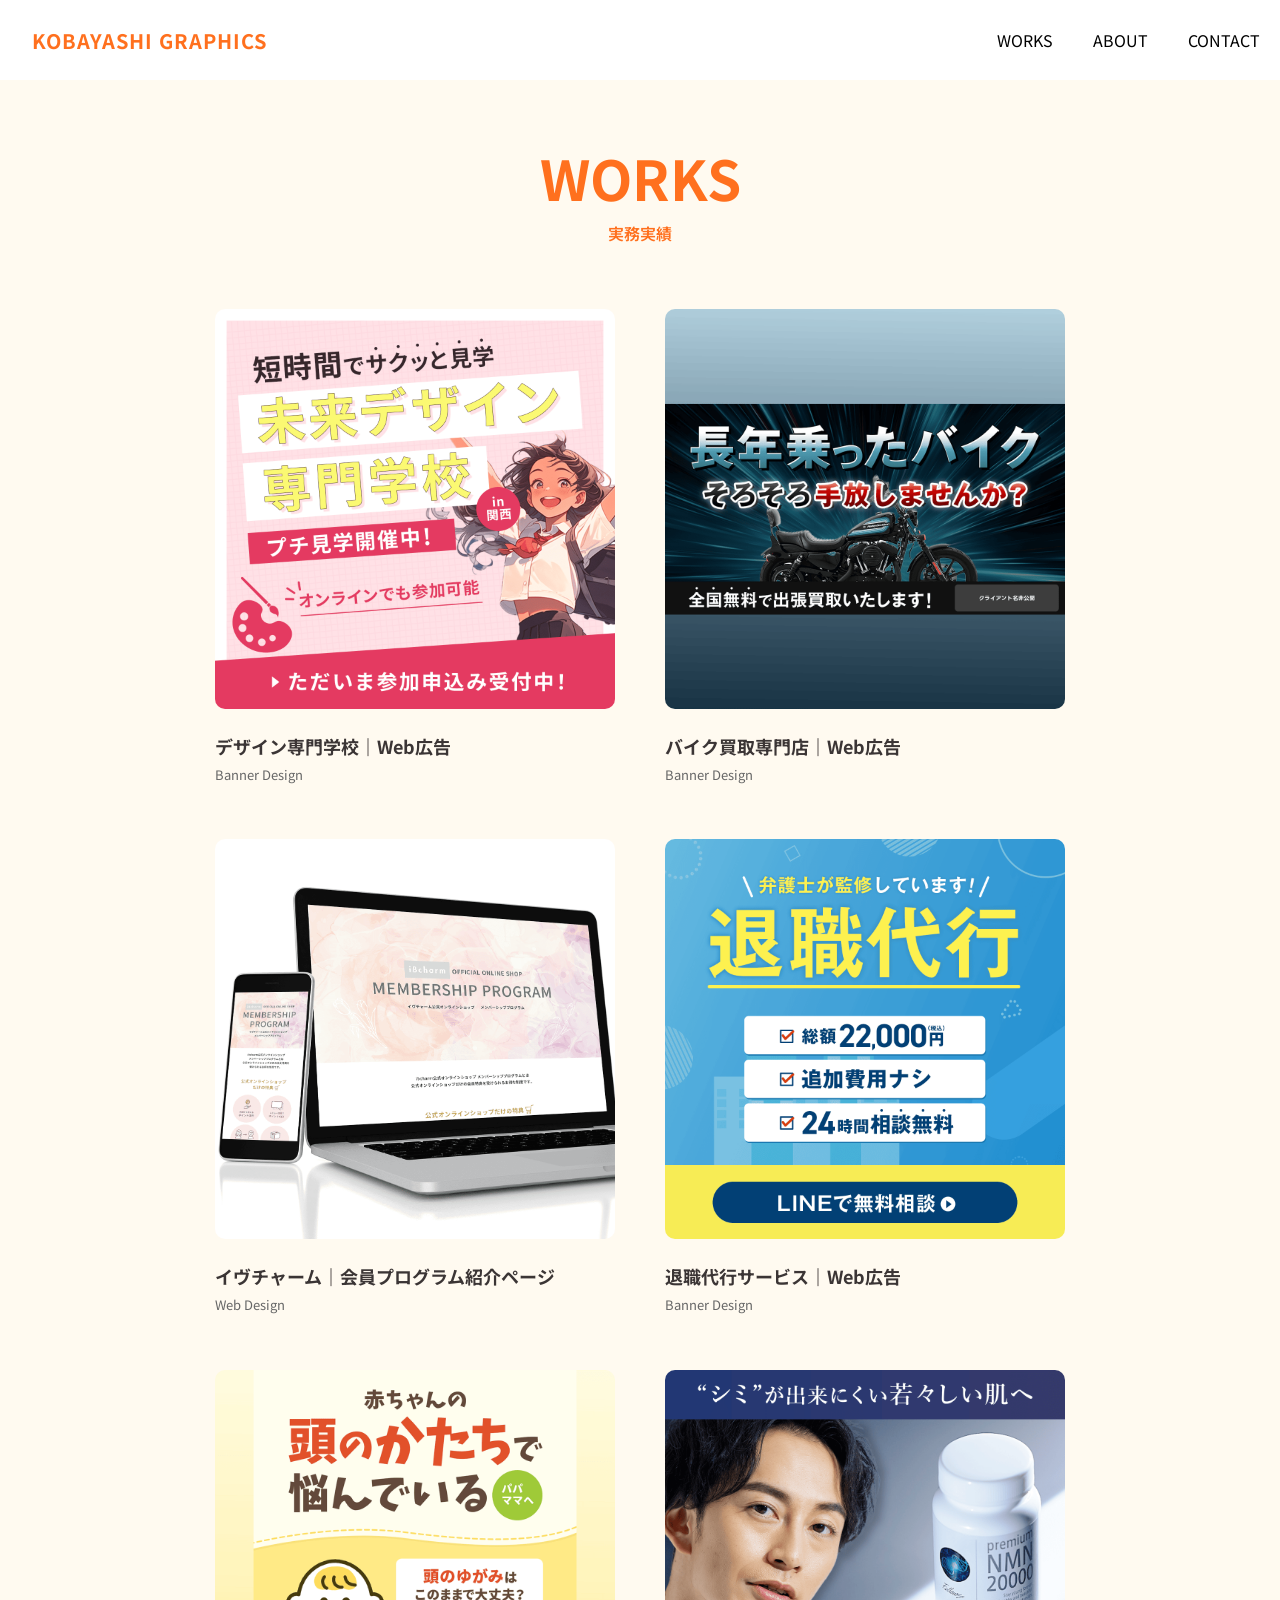
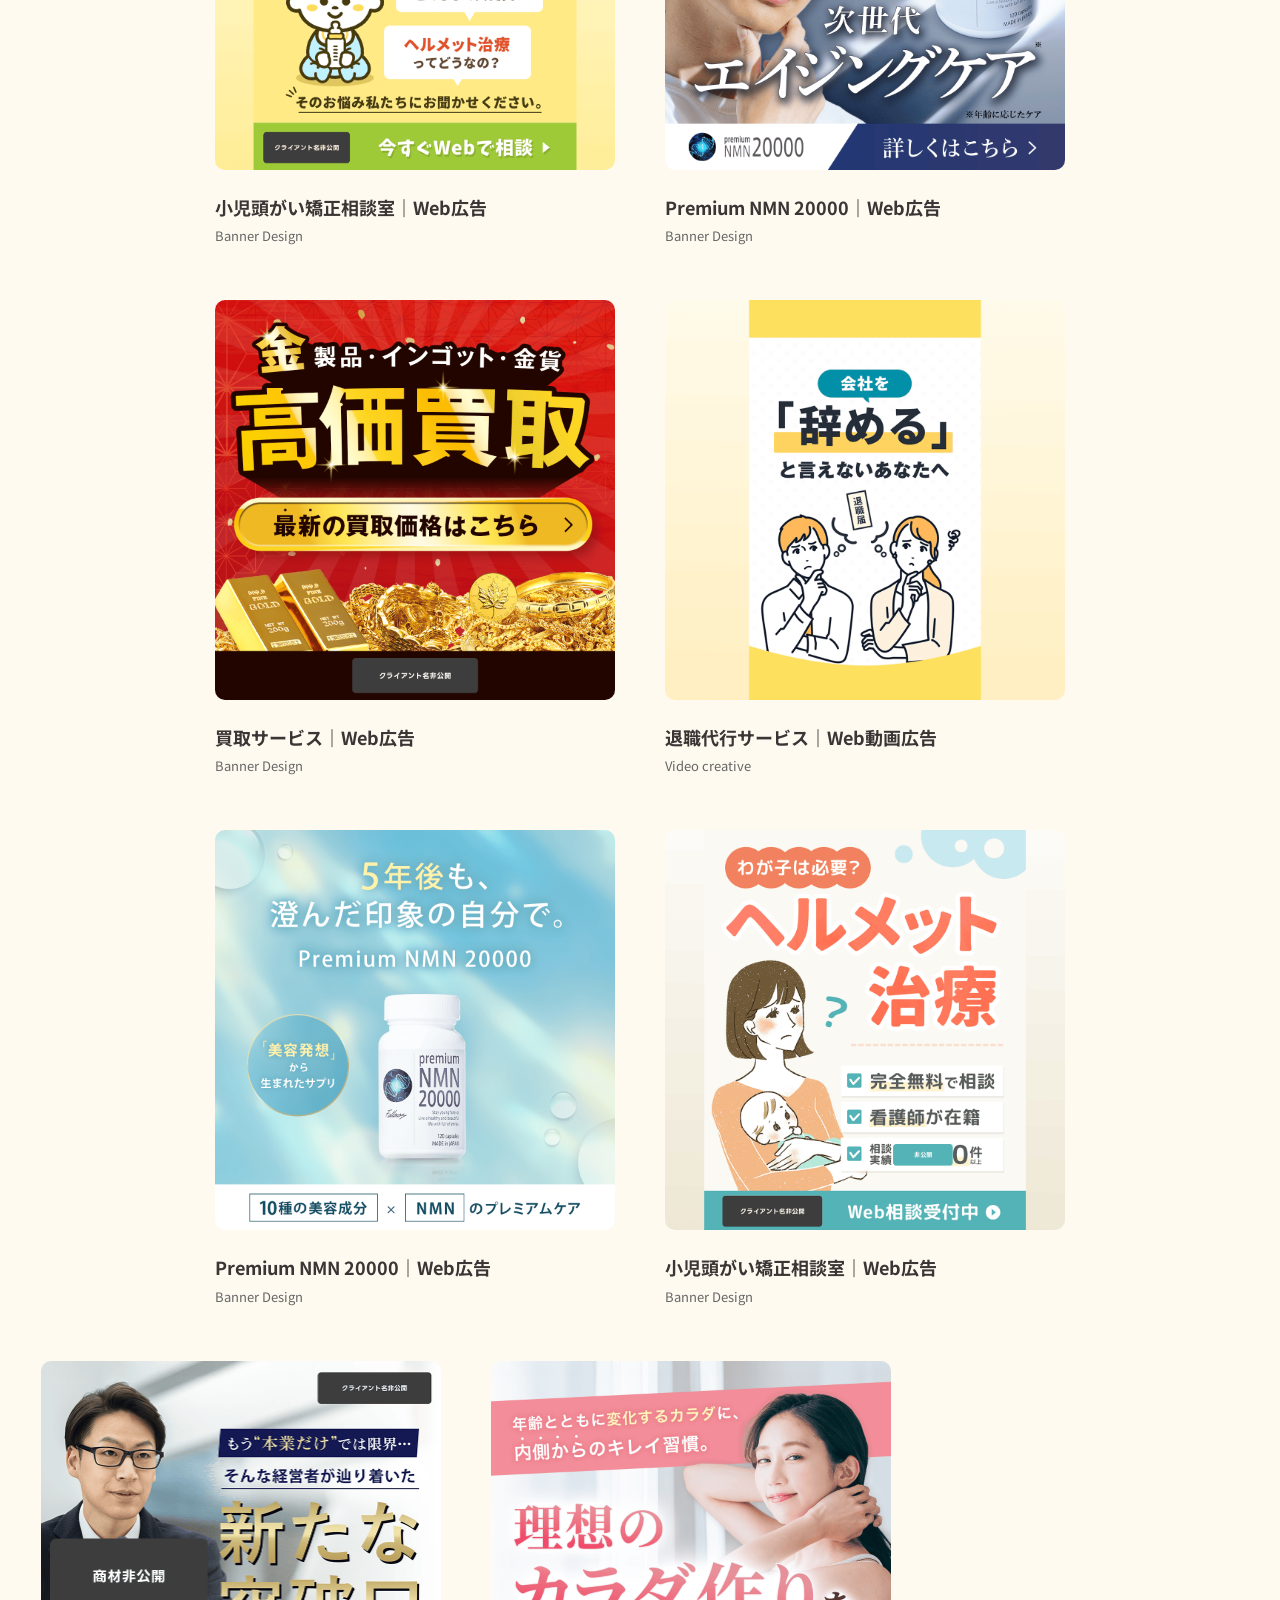
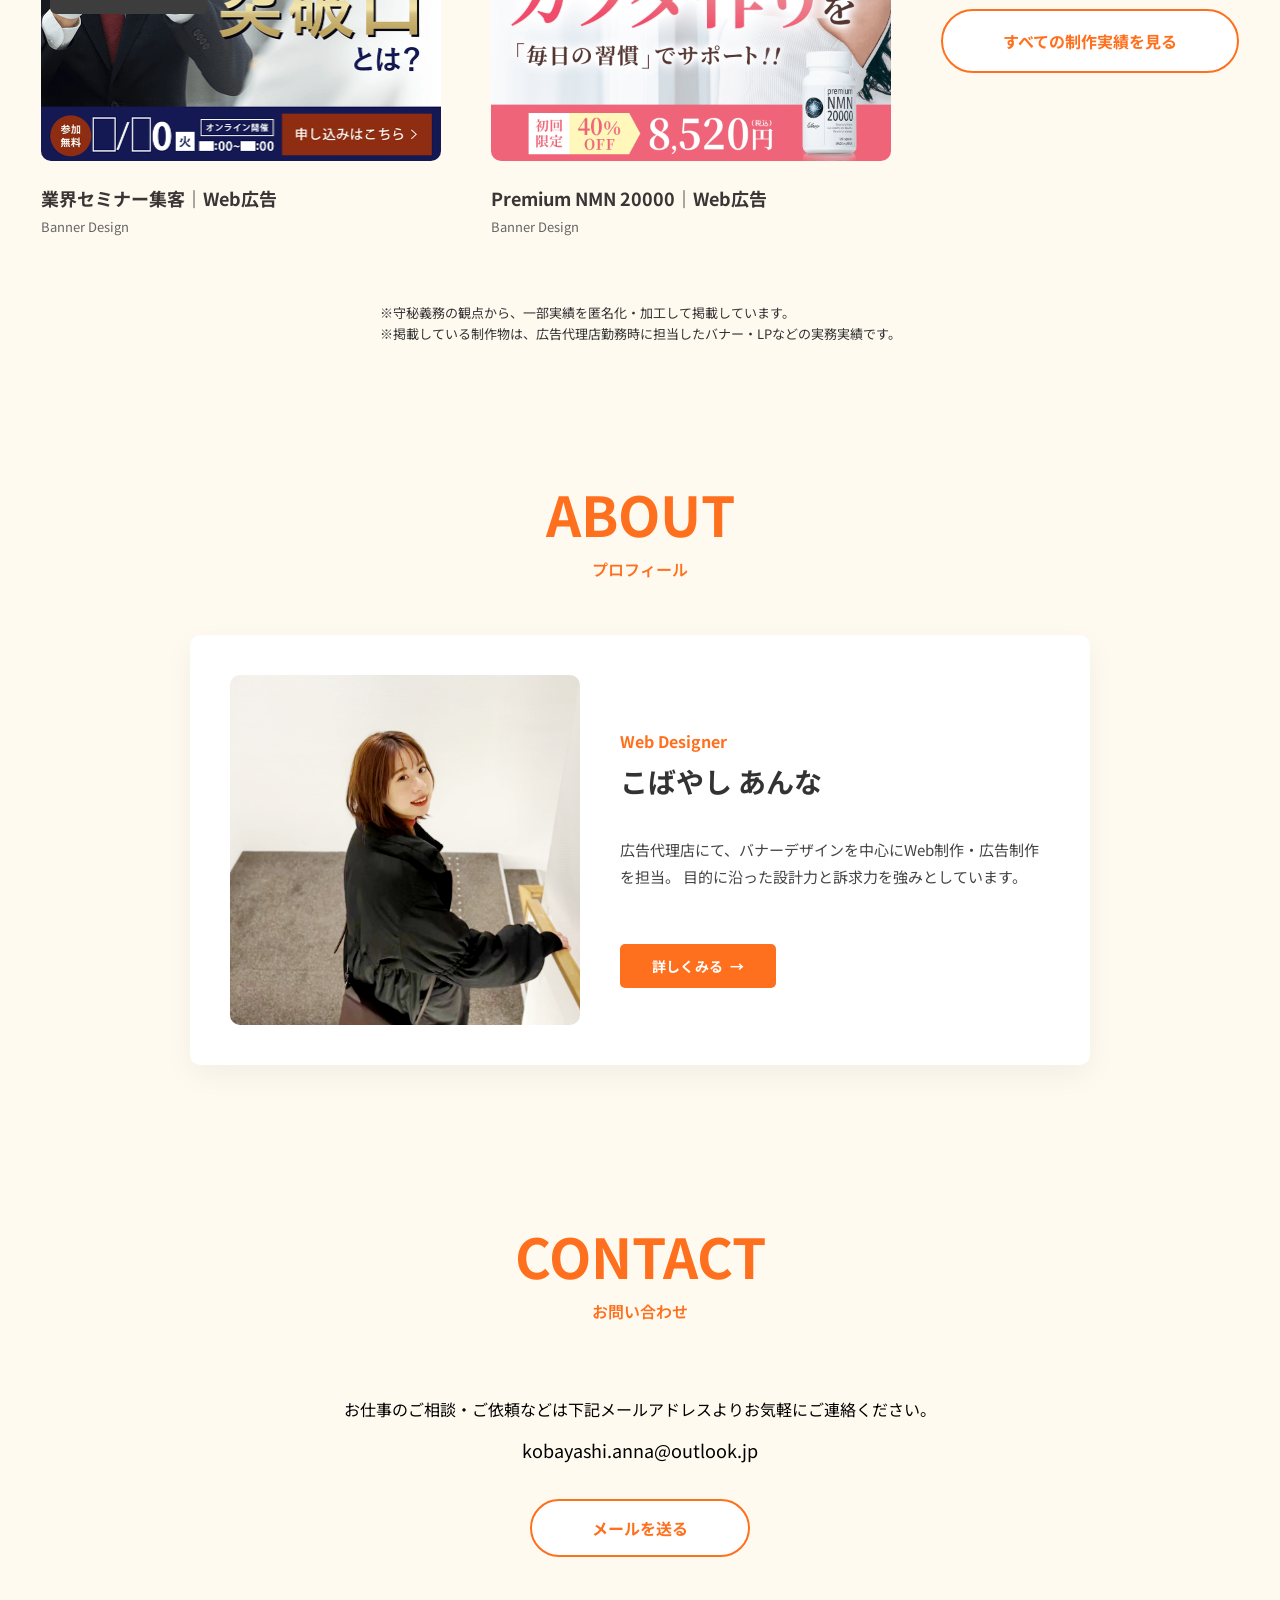
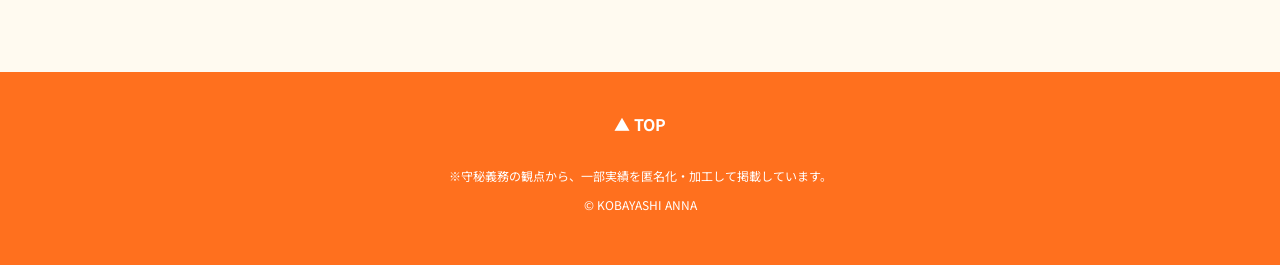
==== commit f5e64218: "Add files via upload" ====
--- a/index.html
+++ b/index.html
@@ -48,12 +48,12 @@
         <div class="top-tittle">
             <h1>WORKS</h1>
             <p class="lead">
-                掲載している制作物は、広告代理店勤務時に担当したバナー・LPなどの実務実績です。
+                実務実績
             </p>
         </div>
-        <p class="warning_note">
-            ※守秘義務の観点から、実案件の一部は内容を加工・匿名化して掲載しています。公開可能な案件については、実名のまま掲載しています。
-        </p>
+        <!-- <p class="warning_note">
+            ※守秘義務により、一部実績を匿名化・加工して掲載しています。
+        </p> -->
         <div class="works">
             <div class="container">
                 <input type="checkbox" id="trigger">
@@ -527,6 +527,9 @@
                     <label class="button slide button--viewall" for="trigger"></label>
                 </div>
             </div>
+            <p class="works-disclaimer">※守秘義務の観点から、一部実績を匿名化・加工して掲載しています。
+                <br>※掲載している制作物は、広告代理店勤務時に担当したバナー・LPなどの実務実績です。
+            </p>
         </div>
                 
             
@@ -534,6 +537,7 @@
 
     <section class="intro">
         <h1>ABOUT</h1>
+        <p class="section-subtitle">プロフィール</p>
         <div class="intro-inner intro-bg">
             <div class="intro-image">
                 <img src="images/profile_photo01.png" alt="プロフィール画像">
@@ -556,6 +560,7 @@
     <section class="contact" id="contact">
         <div class="contact-inner">
             <h1>CONTACT</h1>
+            <p class="section-subtitle">お問い合わせ</p>
         
             <p class="contact-text">
             お仕事のご相談・ご依頼などは下記メールアドレスよりお気軽にご連絡ください。
@@ -578,7 +583,7 @@
     <footer class="footer">
         <a href="#top" class="footer__pagetop">▲ TOP</a>
         <p class="warning_footer">
-            ※本実績は守秘義務に配慮し、一部内容を加工しています。
+            ※守秘義務の観点から、一部実績を匿名化・加工して掲載しています。
         </p>
     
         <p class="footer__copyright">
@@ -732,7 +737,7 @@
     window.addEventListener('scroll', () => {
     if (window.innerWidth <= 768) return;
     
-    
+
     const header = document.querySelector('header');
     if (window.scrollY > 80) {
     header.classList.add('is-scrolled');
@@ -742,6 +747,12 @@
     });
     </script> -->
 
+
+
+
+
+
+    
 <script>
     const hamburger = document.querySelector('.hamburger');
 const nav = document.querySelector('nav');
--- a/style.css
+++ b/style.css
@@ -2,7 +2,7 @@
 
 /* 全体 */ 
 html { scroll-behavior: smooth; 
-    overflow-y: scroll; /* 常にスクロールバーの溝を表示してガタつきを防ぐ */
+    overflow-y: scroll; 
 } 
 /* TOP */ 
 body{ 
@@ -13,22 +13,11 @@
     margin: 0;
     padding: 0;
     width: 100%;
-    overflow-x: hidden; /* 横方向のはみ出しを禁止 */
+    overflow-x: hidden; 
 } 
 
 /* ヘッダー */ 
-/* header {
-    position: fixed; 
-    top: 0; 
-    width: 100%; 
-    z-index: 100; 
-    background: rgba(255, 255, 255, 0.6);
-    backdrop-filter: blur(6px);
-    display: flex;
-    justify-content: center;
-} */
-
-/* --- ヘッダー設定（ここから上書き） --- */
+
 header {
     position: fixed;
     top: 0;
@@ -43,6 +32,12 @@
     padding-top: env(safe-area-inset-top) !important;
     /* 動きを止める */
     transition: none !important;
+
+    border-top: 100px solid rgba(255, 255, 255, 0.95); 
+    margin-top: -100px;
+
+    padding-top: env(safe-area-inset-top) !important;
+    transition: none !important;
 }
 
 .header-inner {
@@ -67,67 +62,7 @@
     color: #333;
     text-decoration: none;
 }
-/* --- ここまで上書き --- */
-
     
-/* header.is-scrolled nav ul li a::after {
-bottom: 15px; 
-} 
-
-header.is-scrolled .header-inner {
-    padding: 20px 32px !important; 
-}
-
-/* .header-inner{
-    max-width: 1000px;
-    width: 100%;
-    display: flex;
-    justify-content: space-between; 
-    align-items: center;
-    padding: 20px 32px;
-    transition: padding 0.4s ease;
-}  */
-
-/* header {
-    position: fixed;
-    top: 0;
-    left: 0;
-    width: 100%;
-    z-index: 100;
-    background: rgba(255, 255, 255, 0.95) !important; /* 少し濃くして安定させる */
-    /* backdrop-filter: blur(10px);
-    display: flex;
-    justify-content: center;
-    padding-top: env(safe-area-inset-top) !important;
-    transition: none !important; /* 動きを一切なくす */
-} */ */
-
-.header-inner {
-    /* max-width: 1000px;
-    width: 100%;
-    display: flex;
-    justify-content: space-between;
-    align-items: center;
-    padding: 20px 32px !important; /* 高さを20pxでガチッと固定 */
-} */
-
-/* ★追加：スクロール用の設定を無効化する */
-/* header.is-scrolled .header-inner {
-    padding: 20px 32px !important; 
-} */
-
-
-
-
-/* header.is-scrolled .header-inner {
-    padding: 20px 32px;
-} */
-
-/* header { 
-    transition: height 0.4s ease,
-    background-color 0.4s ease,
-    backdrop-filter 0.4s ease; 
-}  */ */
 
 .logo{ 
     font-size: 20px;
@@ -141,6 +76,14 @@
 .logo a, nav a {
     transition: font-size 0.4s ease, opacity 0.4s ease;
 } 
+
+#works h2 {
+    text-align: center;
+    font-size: 24px;
+    letter-spacing: 0.1em;
+    margin-bottom: 40px;
+    margin-top: 120px　!important; 
+}
 
 nav ul{
     display: flex;
@@ -196,19 +139,30 @@
     display: none;
   }
 
-/* WORKS */
-
-.lead {
+/* セクションサブタイトル */
+.section-subtitle{
     text-align: center;
     font-size: 16px;
     line-height: 2;
-    color: #333;
-    margin: 40px 0px 5px 0px;
+    color: #ff701e;
+    margin: -30px 0px 30px 0px;
     font-weight: 600;
 }
 
+
+/* WORKS */
+
+.lead {
+    text-align: center;
+    font-size: 16px;
+    line-height: 2;
+    color: #ff701e;
+    margin: -30px 0px 30px 0px;
+    font-weight: 600;
+}
+
 .top-tittle{
-    padding-top: 120px;
+    padding-top: 100px;
 }
 
 .works{ max-width: 1500px;
@@ -220,7 +174,7 @@
 .warning_note{
     font-size: 11px;
     text-align: center;
-    margin-bottom: 40px;
+    margin-bottom: 60px;
 }
 
 .container{
@@ -417,6 +371,18 @@
     content: none;
 }
 
+
+.works-disclaimer{
+    font-size: 13px;
+    color: #333;
+    text-align: left;
+    margin-left: auto;
+    margin-right: auto;
+    width: fit-content;  
+    max-width: 90%;     
+    line-height: 1.6;
+}
+
 /* モーダル */
 .modal {
     position: fixed;
@@ -674,7 +640,8 @@
 }
 
 .about{
-    margin-top: 115px;
+    margin-top: 0px; 
+    padding-top: 100px; 
 }
 
 .profile{
@@ -742,32 +709,6 @@
     margin: 0 auto;
 }
 
-/* .fusen-1 ::before{
-    position: absolute;
-    bottom: -1px;
-    right: 9px;
-    z-index: -1;
-    transform: rotate(5deg);
-    width: 70%;
-    height: 50%;
-    background-color: #efe9c6;
-    content: "";
-    filter: blur(4px);
-}
-
-.fusen-2 ::before{
-    position: absolute;
-    bottom: -1px;
-    right: 9px;
-    z-index: -1;
-    transform: rotate(5deg);
-    width: 70%;
-    height: 50%;
-    background-color: #efe9c6;
-    content: "";
-    filter: blur(4px);
-} */
-
 .philosophy{
     margin-top: 100px;
     margin-bottom: 100px;
@@ -791,9 +732,6 @@
     line-height: 1.8;
 }
 
-
-
-
 /* ===== Skill Section ===== */
 
 .skill-wrapper {
@@ -886,6 +824,8 @@
 }
 
 
+
+
 /* ABOUT下 簡易CONTACT */
 .about-contact {
     margin: 120px auto 0;
@@ -905,6 +845,7 @@
     margin: 0 auto;
     padding: 100px;
 }
+
 
 
 
@@ -1232,43 +1173,11 @@
     transform: translateX(-50%);
   }
 
-
-
-/* header {
-    position: fixed;
-    top: 0;
-    width: 100%;
-    background: #fff;
-    z-index: 100;
-  } */
-
-  /* navをヘッダー下から出す */
-  /* nav {
-    position: absolute;
-    top: 100%;
-    left: 0;
-    width: 100%;
-    background: rgba(0,0,0,0.6);
-    backdrop-filter: blur(6px);
-    max-height: 0;
-    overflow: hidden;
-    transition: max-height 0.4s ease;
-    z-index: 99;
-    opacity: 0;
-    filter: blur(8px);
-    pointer-events: none;
-    transition:
-      opacity 0.35s ease,
-      filter 0.35s ease;
-  }
-
-  nav.active {
-    max-height: 100vh;
-    transform: translateY(0);
-    opacity: 1;
-    filter: blur(0);
-    pointer-events: auto;
-} */
+  #works h2,
+  .about-inner h2 {
+      margin-top: 120px　!important; /* スマホは少し上に詰める */
+  }
+
 
   /* ハンバーガー */
 .hamburger {
@@ -1299,10 +1208,6 @@
   .hamburger span:nth-child(2) {
     top: 12px;
   }
-
-/* .hamburger.active span:nth-child(3) {
-    bottom: 0;
-} */
 
 .hamburger::after {
     content: "MENU";
@@ -1346,8 +1251,6 @@
 display: block; 
 width: 100%;
 padding: 0;
-/* aspect-ratio: 3 / 2;;
-height: auto; */
 }
 
 .top-tittle{
@@ -1367,15 +1270,15 @@
 }
 
 .lead,
-  .warning_note {
-    max-width: 78%;
-    margin-left: auto;
-    margin-right: auto;
-  }
-
-  .warning_note{
-    max-width: 74%;
-  }
+.warning_note {
+max-width: 78%;
+margin-left: auto;
+margin-right: auto;
+}
+
+.warning_note{
+max-width: 74%;
+}
 
 .lead{
     line-height: 1.5;
@@ -1384,52 +1287,74 @@
 
 
   /* ボタンの共通設定 */
-  .intro-btn, 
-  .about-contact .button,
-  .works-more .button { /* 他にボタンがあればクラス名を追加 */
-      display: flex;          /* 文字を上下左右中央にするため */
-      align-items: center;
-      justify-content: center;
-      
-      width: 100%;            /* 横幅をいっぱい（横長）にする */
-      max-width: 300px;       /* ただし、広がりすぎないよう上限を決める */
-      height: 50px;           /* 理想の高さ */
-      
-      margin: 0 auto;         /* 中央寄せ */
-      padding: 0;             /* 高さを固定(50px)にするためpaddingはリセット */
-      
-      font-size: 16px;        /* 文字も少し大きくすると視認性が上がります */
-      border-radius: 25px;    /* 高さが50pxなので、半分の25pxで綺麗な丸角に */
-      box-sizing: border-box; /* 枠線を含めたサイズ計算 */
-  }
-
-  /* ボタン同士が上下に並ぶ場合の余白調整 */
-  .about-contact {
-      margin-top: 32px;
-      display: flex;
-      flex-direction: column;
-      gap: 16px; /* ボタンが複数ある場合の隙間 */
-  }
-
-  .btn {
-    margin-top: -1px !important; /* 60pxから30pxへ */
-    margin-bottom: -40px !important;
+.intro-btn, 
+.about-contact .button,
+.works-more .button { 
+    display: flex;        
+    align-items: center;
+    justify-content: center;
+    
+    width: 100%;            
+    max-width: 300px;      
+    height: 50px;          
+    
+    margin: 0 auto;      
+    padding: 0;             
+    
+    font-size: 16px;        
+    border-radius: 25px;   
+    box-sizing: border-box; 
+}
+
+
+.about-contact {
+    margin-top: 32px;
+    display: flex;
+    flex-direction: column;
+    gap: 16px; 
+}
+
+.btn {
+    margin-top: -1px !important; 
+    margin-top: 40px;
+    margin-bottom: 0;
+
 
         text-align: center !important;
         width: 100%;
         display: flex;
-        justify-content: center; /* 中の要素を中央に寄せる */
+        justify-content: center; 
 }
 
 .button--viewall {
-    padding: 17px 23px !important; /* 左右の余白を60pxから20pxに減らす */
-    font-size: 16px;               /* 文字を少しだけ小さくする */
-    max-width: 100%;                /* ボタンが画面からはみ出さないようにする */
-    width: 100%;                   /* 幅を広げやすくする */
-    display: block;      /* margin: auto を効かせるために必要 */
+    padding: 17px 23px !important; 
+    font-size: 16px;            
+    max-width: 100%;                
+    width: 100%;                
+    display: block;      
     margin-left: auto !important;
     margin-right: auto !important;
     text-align: center;
+}
+
+.works-disclaimer{
+    font-size: 10px;
+    color: #333;
+    margin-top: 20px;
+    width: 75%;
+    text-align: left;
+    margin-left: auto;
+    margin-right: auto;
+}
+
+input[type="checkbox"]#trigger:checked ~ .works-disclaimer {
+    margin-top: 20px;
+  }
+
+
+
+.works{
+    padding-bottom: ;
 }
 
 /* モーダル調整 */
@@ -1472,18 +1397,18 @@
     position: fixed;
     top: 15px;
     right: 15px;
-    width: 40px;      /* 横幅 */
-    height: 40px;     /* 高さを同じに */
+    width: 40px;      
+    height: 40px;     
     font-size: 24px;
     background: #fff;
-    border-radius: 50%;  /* 完全な丸 */
+    border-radius: 50%; 
     display: flex;
-    align-items: center;  /* ×を縦中央 */
-    justify-content: center; /* ×を横中央 */
+    align-items: center; 
+    justify-content: center; 
     cursor: pointer;
     z-index: 101;
     box-shadow: 0 2px 6px rgba(0,0,0,0.3);
-    padding: 0;  /* padding不要 */
+    padding: 0;  
 }
 
 
@@ -1512,9 +1437,10 @@
 /* 自己紹介の部分 */
 
 .intro-inner.intro-bg {
-    flex-direction: column; /* 縦並びに変更 */
-    text-align: center;     /* スマホでは中央寄せ */
+    flex-direction: column; 
+    text-align: center;     
     padding: 20px 20px;
+    margin-top: 30px;
 }
 
 .intro-image {
@@ -1533,7 +1459,7 @@
 }
 
 .intro{
-    margin-top: 30px;
+    margin-top: -40px;
 }
 
 .intro-text{
@@ -1550,17 +1476,17 @@
 
 /* ABOUT */
 .profile img {
-    width: 80vw;          /* 画面幅の70% */
-    max-width: 310px;     /* これ以上大きくしない */
-    height: auto;         /* 高さは自動 */
-    aspect-ratio: 1 / 1;  /* 正円キープ */
+    width: 80vw;          
+    max-width: 310px;     
+    height: auto;         
+    aspect-ratio: 1 / 1;  
     margin: 0 auto;
     display: block;
 }
 
 
 .about {
-    margin-top: 0px; /* スマホ版は少し狭くしてヘッダーに合わせる */
+    margin-top: 0px; 
     padding-top: 80px;
 }
 
@@ -1583,24 +1509,24 @@
 }
 
 .about h4 {
-    max-width: 320px;   /* ← ここが幅の正体 */
+    max-width: 320px;   
     margin: 24px auto 60px;
     padding: 0;
     text-align: center;
-  }
+}
 
 .about-contact {
-    margin-top: 48px;     /* ← ここが一番効く */
-    padding-top: 32px;   /* ← ボーダーと中身の距離 */
+    margin-top: 48px;     
+    padding-top: 32px;   
     padding-bottom: 40px;
 }
 
 .about-contact .button {
-    padding: 16px 44px;  /* ← 前より上下−2pxくらい */
+    padding: 16px 44px;  
     font-size: 14px;
-  }
-
-  .fusen-1 {
+}
+
+.fusen-1 {
     position: absolute;
     top: -20px;
     display: inline-block;
@@ -1609,13 +1535,13 @@
     display: block;
     width: fit-content;
     margin-bottom: -12px;
-    left: 50%;                 /* ← 追加 */
-    transform: translateX(-50%); /* ← 追加 */
+    left: 50%;                
+    transform: translateX(-50%); 
     white-space: nowrap;
     line-height: 3;
-    display: flex;              /* ← 追加 */
-    align-items: center;        /* ← 縦中央 */
-    justify-content: center;    /* ← 横中央 */
+    display: flex;              
+    align-items: center;        
+    justify-content: center;    
 }
 
 .fusen-1 h2 {
@@ -1643,7 +1569,7 @@
 }
 
 .contact{
-    margin-top: 50px;
+    margin-top: -30px;
 }
 
 
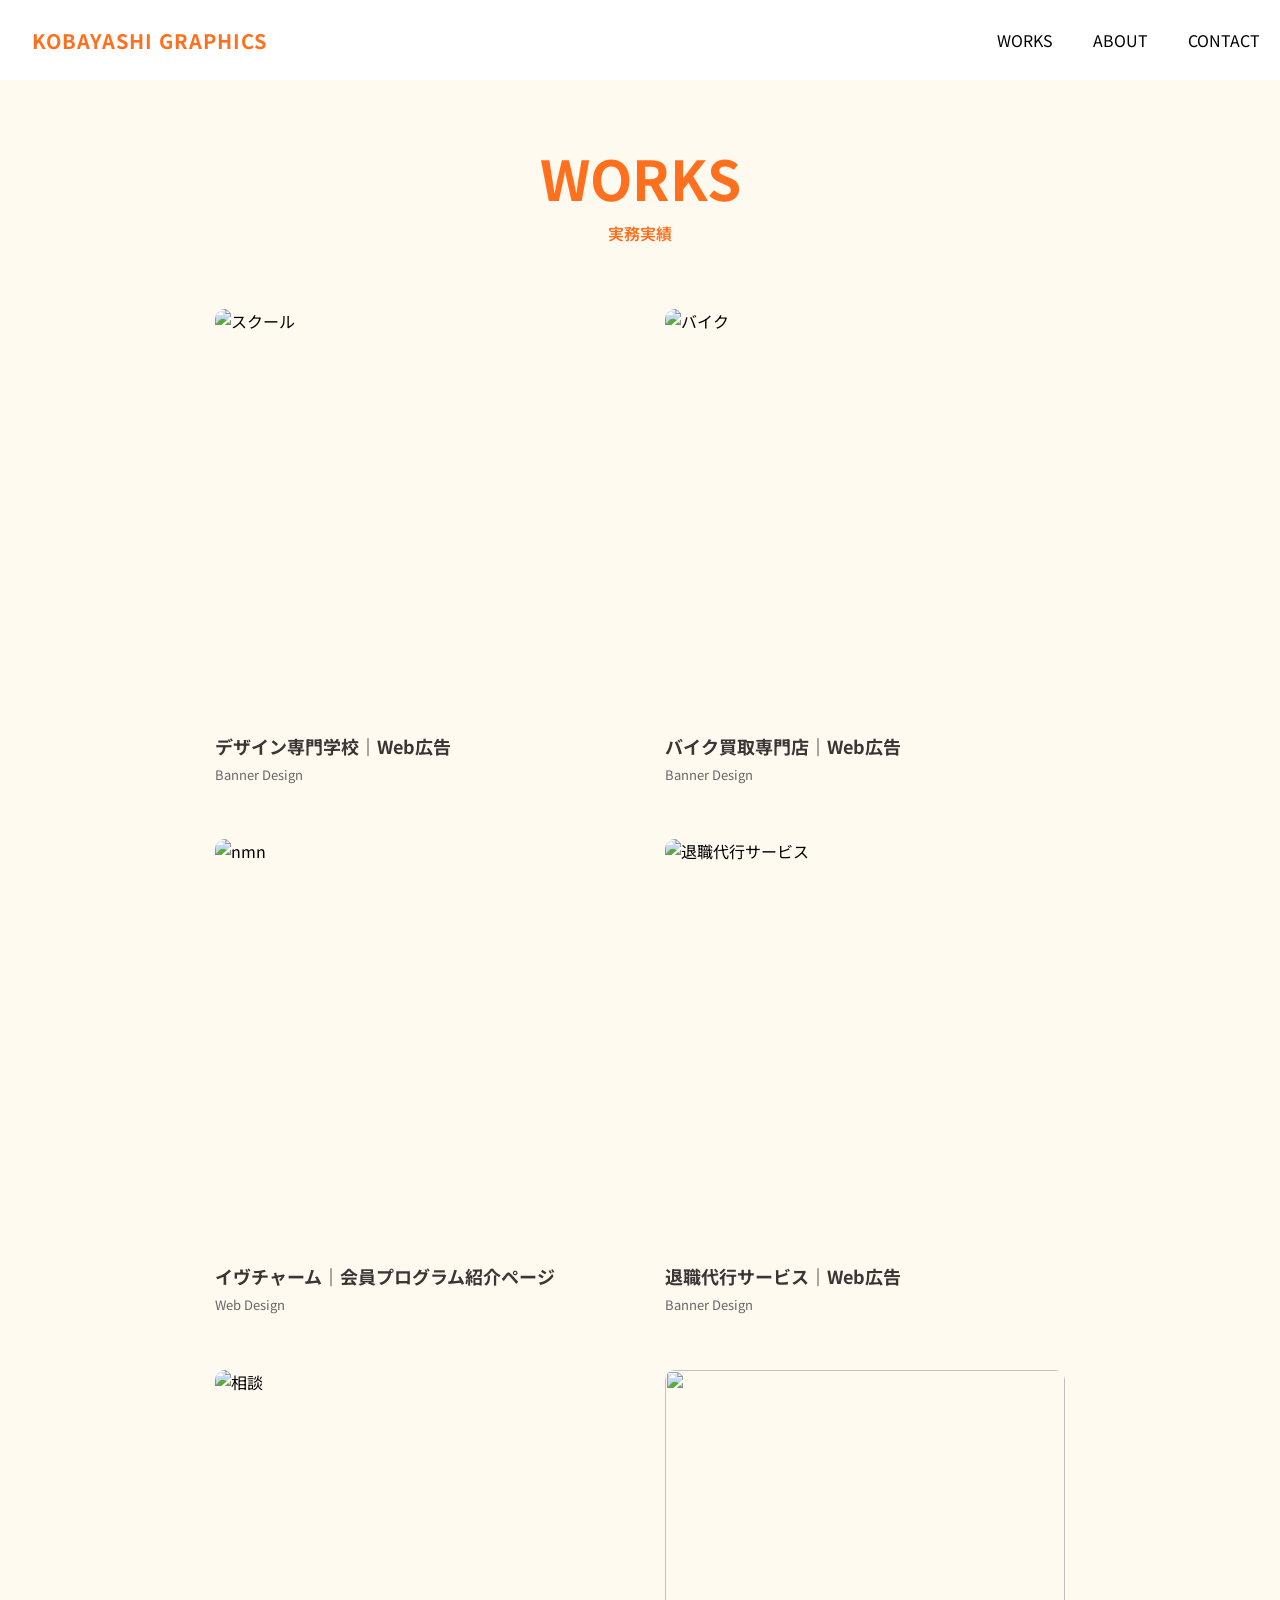
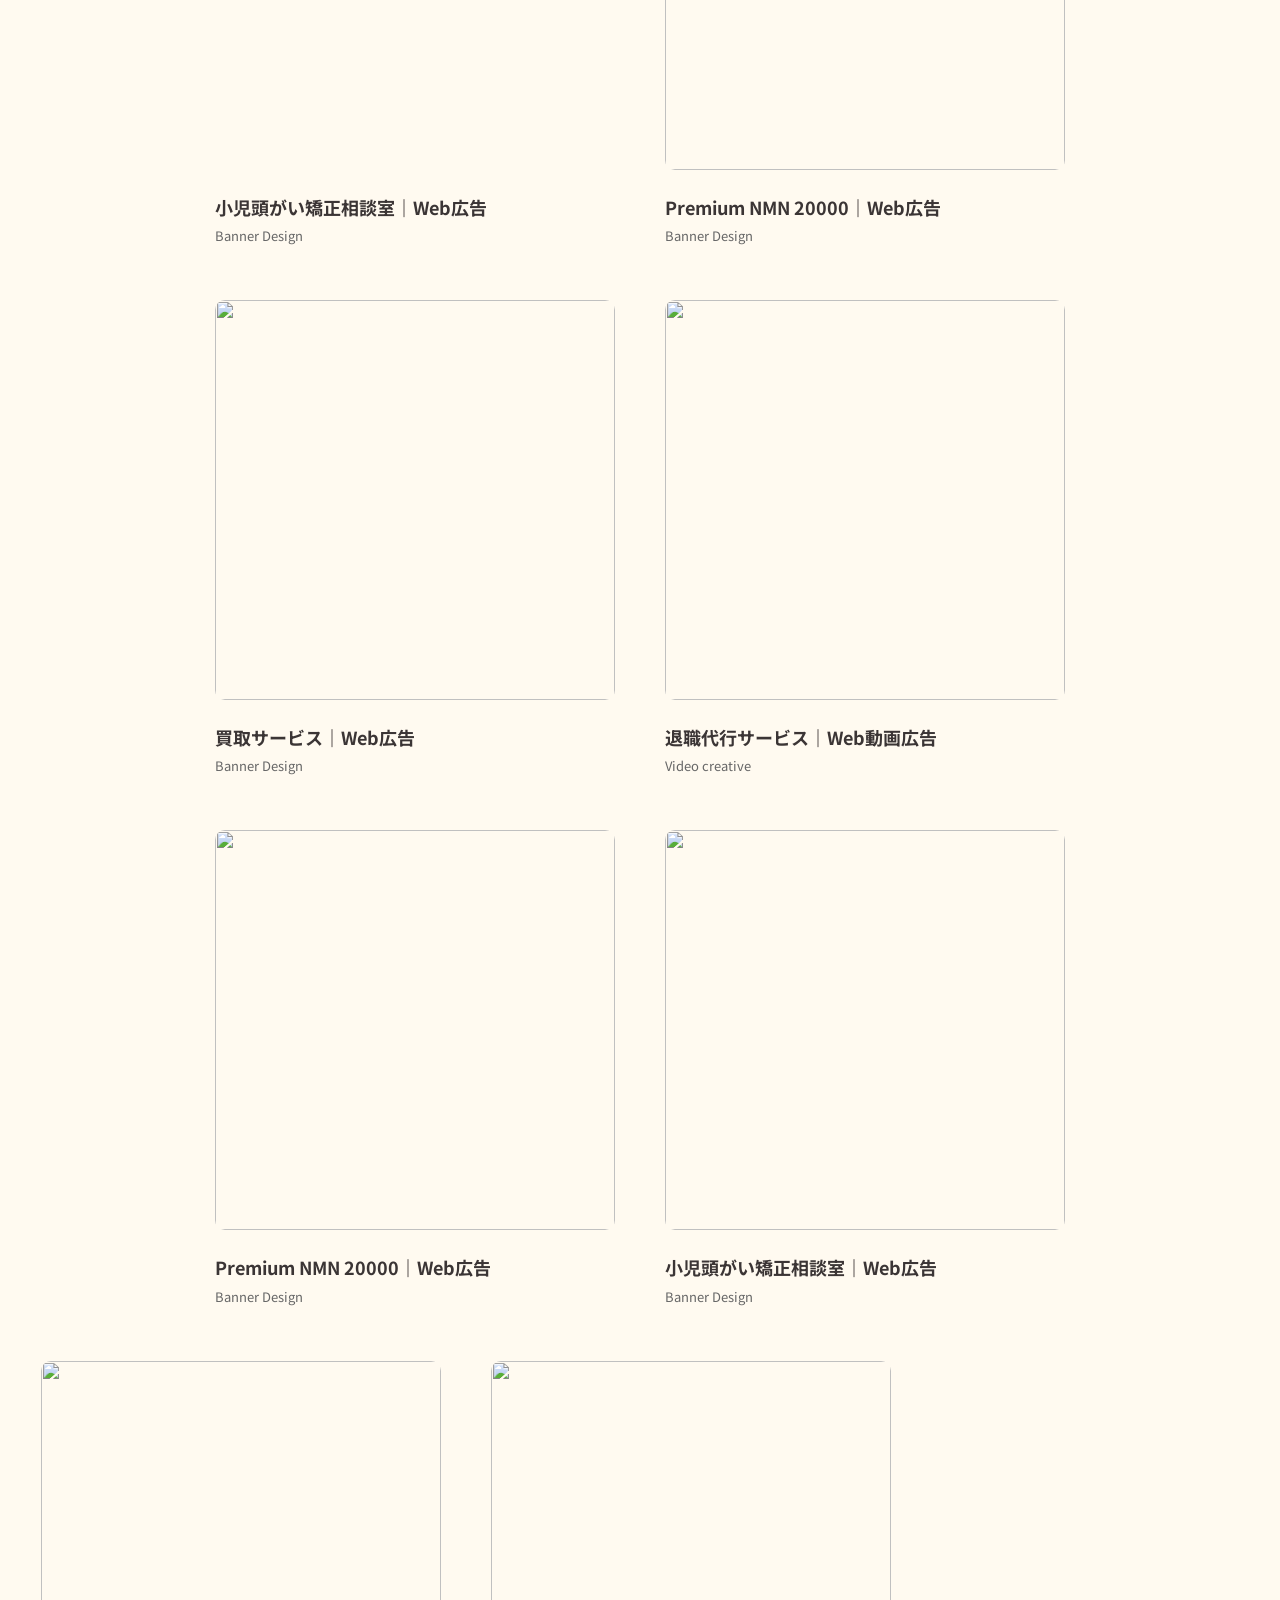
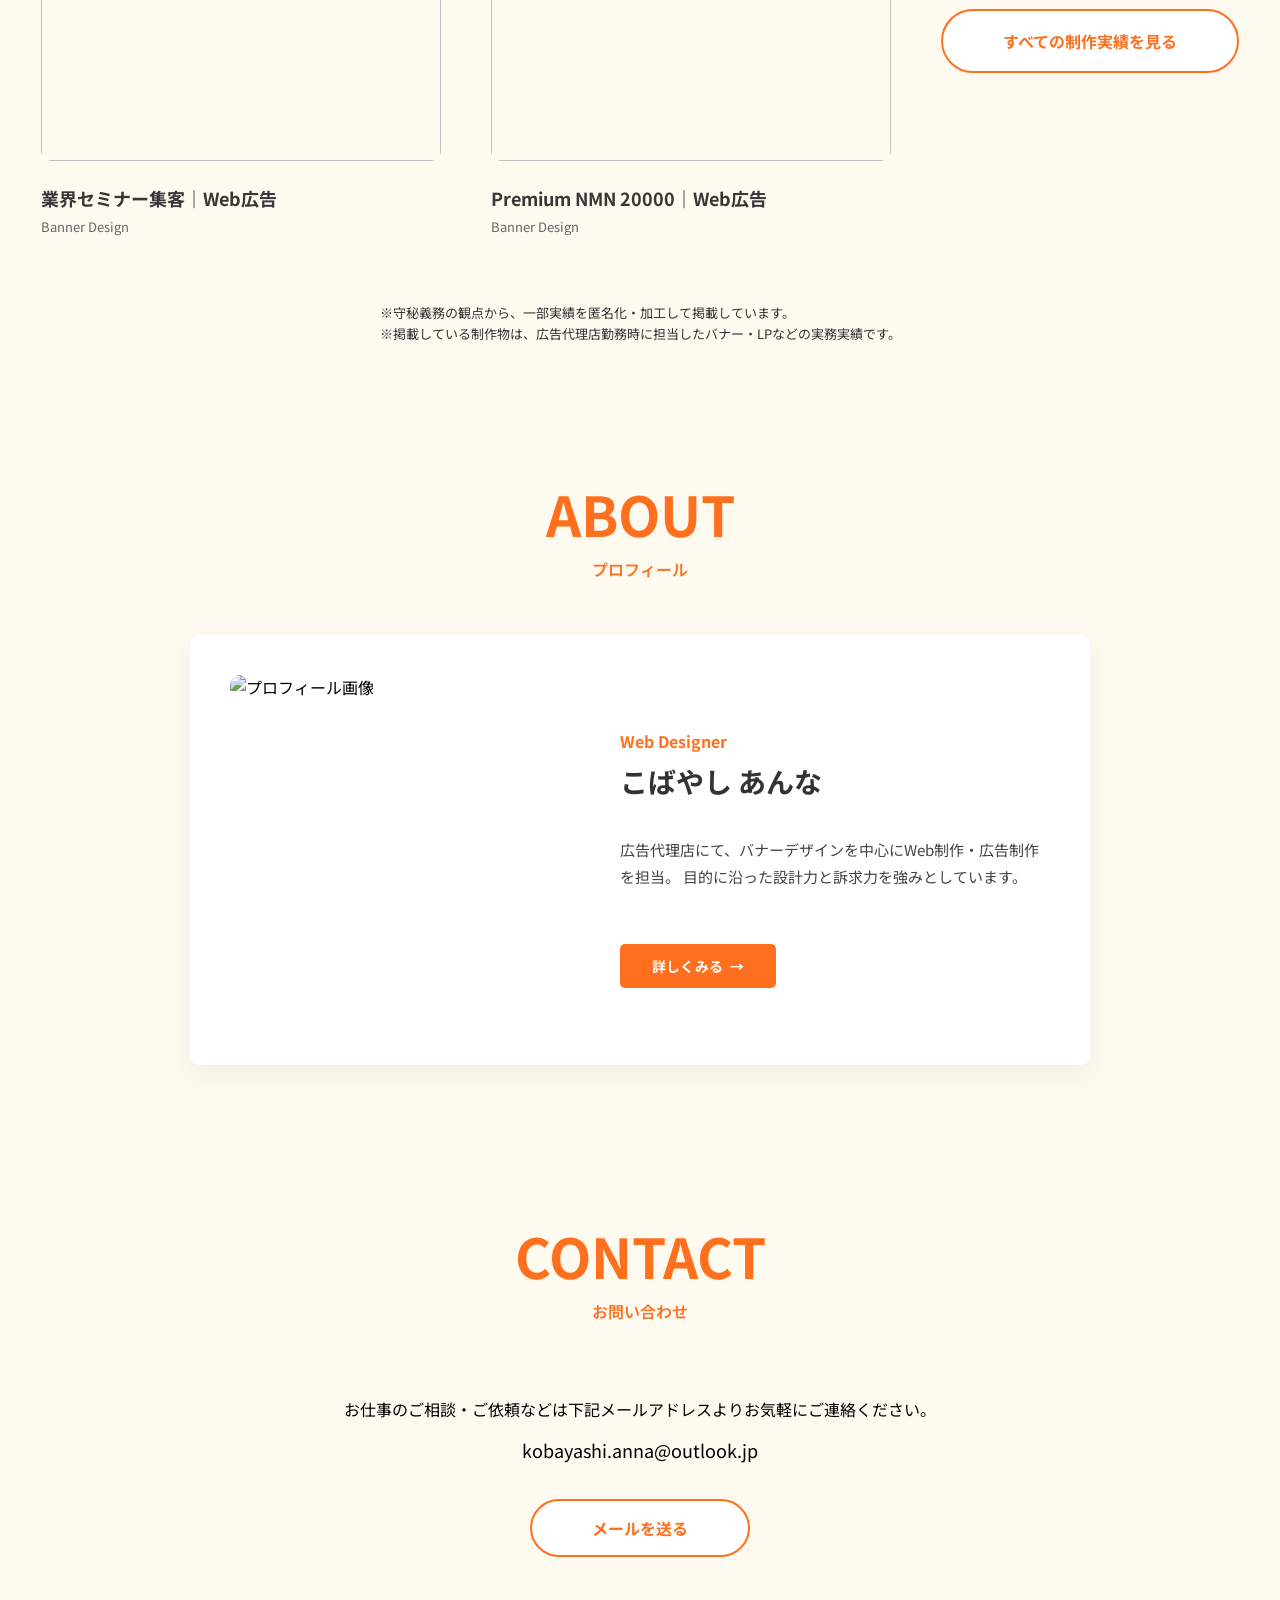
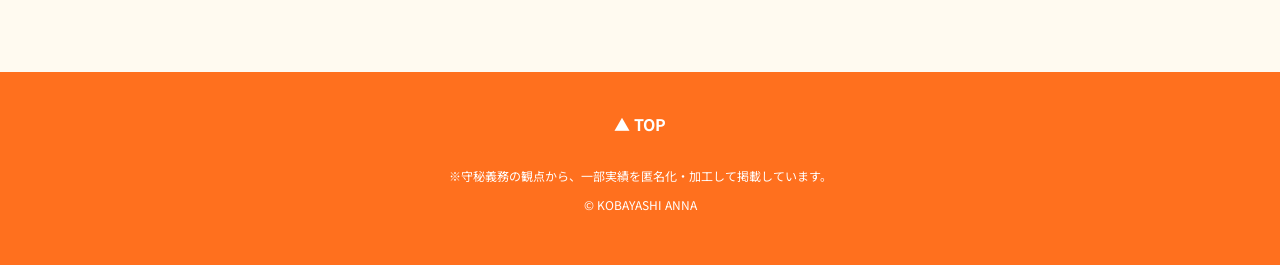
==== commit 23c096c2: "Add files via upload" ====
--- a/index.html
+++ b/index.html
@@ -6,7 +6,7 @@
     <!-- <meta name="viewport" content="width=device-width, initial-scale=1.0"> -->
     <meta name="viewport" content="width=device-width, initial-scale=1.0, maximum-scale=1.0, user-scalable=no, viewport-fit=cover">
     <title>Anna Kobayashi | Web Designer</title>
-    <link rel="icon" href="images/favicon.png">
+    <link rel="icon" href="images/favicon.webp">
     <link rel="preconnect" href="https://fonts.googleapis.com">
     <link rel="preconnect" href="https://fonts.gstatic.com" crossorigin>
     <link href="https://fonts.googleapis.com/css2?family=Noto+Sans+JP:wght@100..900&display=swap" rel="stylesheet">
@@ -67,10 +67,10 @@
                     開催情報はアイコンで整理し、視線の流れを意識したレイアウト設計を行いました。
                     ターゲットである高校生を想定し、親しみやすいイラスト要素を取り入れています。
                     |使用ツール：Photoshop"
-                    data-images="images/01_1.png,images/01_2.png,images/01_3.png"
-                    >
-                    <a href="#">
-                        <img src="images/school_01.png" alt="スクール">
+                    data-images="images/01_1.webp,images/01_2.webp,images/01_3.webp"
+                    >
+                    <a href="#">
+                        <img src="images/school_01.webp" alt="スクール">
                     </a>
                     <p class="work-title">
                         <span class="title-main">デザイン専門学校｜Web広告</span>
@@ -85,10 +85,10 @@
                     |工夫：ターゲットであるバイク所有者を想定し、力強さと信頼感を両立させた配色設計を行いました。
                     「全国無料」の訴求はドット装飾を用いて視認性を高め、ベネフィットが一目で伝わるよう強調。
                     正方形フォーマット内で情報の優先順位を整理し、短時間でメッセージが伝わる構成としています。|使用ツール：Photoshop"
-                    data-images="images/02_1.png,images/02_2.png"
-                    >
-                    <a href="#">
-                        <img src="images/bike_05.png" alt="バイク">
+                    data-images="images/02_1.webp,images/02_2.webp"
+                    >
+                    <a href="#">
+                        <img src="images/bike_05.webp" alt="バイク">
                     </a>
                     <p class="work-title">
                         <span class="title-main">バイク買取専門店｜Web広告</span>
@@ -104,10 +104,10 @@
                     会員ランク制度は複雑に見えないよう情報を整理し、5段階のランク差が一目で伝わる配色設計にしました。
                     上位ランクほど特別感が感じられるよう段階的に色味を調整。
                     グラフや数値情報も視認性と比較のしやすさを重視し、直感的に理解できるレイアウトに設計しています。|使用ツール：Photoshop"
-                    data-images="images/03_1.png,images/03_3.png,images/03_2.png"
-                    >
-                    <a href="#">
-                        <img src="images/point_sp &pc.png" alt="nmn">
+                    data-images="images/03_1.webp,images/03_3.webp,images/03_2.webp"
+                    >
+                    <a href="#">
+                        <img src="images/point_sp &pc.webp" alt="nmn">
                     </a>
                     <p class="work-title">
                         <span class="title-main">イヴチャーム｜会員プログラム紹介ページ</span>
@@ -124,10 +124,10 @@
                     ベネフィットは3点に整理し、情報をブロック化することで可読性を向上。「総額22,000円」「24時間相談無料」などの重要数値はジャンプ率をつけて強調しています。
                     CTAにはネイビーを使用し、画面下部で明確に視線を止める構成とすることで、CVであるLINE登録へ自然に誘導する導線設計としました。
                     |使用ツール：Photoshop"
-                    data-images="images/04_1.png,images/04_2.png,images/04_3.png"
-                    >
-                    <a href="#">
-                        <img src="images/agency_09.png" alt="退職代行サービス">
+                    data-images="images/04_1.webp,images/04_2.webp,images/04_3.webp"
+                    >
+                    <a href="#">
+                        <img src="images/agency_09.webp" alt="退職代行サービス">
                     </a>
                     <p class="work-title">
                         <span class="title-main">退職代行サービス｜Web広告</span>
@@ -145,10 +145,10 @@
                     医療領域においては“ゆがみ”などのマイナスワードが重たい印象になりやすいため、暖色系のイエローをベースに明るい黄緑や深みのある差し色を組み合わせ、過度に不安を煽らないトーンに調整。安心感と相談しやすさを両立させました。
                     メインコピーには「頭のかたちで悩んでいるパパママへ」を配置し、最終的に「その悩み、私たちにお聞かせください」と自然に相談へつなげる導線設計としています。CTAには「今すぐWeb相談」を設置し、一次CVである相談申込へ誘導しました。
                     |使用ツール：Photoshop"
-                    data-images="images/05_1.png,images/05_2.png"
-                    >
-                    <a href="#">
-                        <img src="images/consultation_06.png" alt="相談">
+                    data-images="images/05_1.webp,images/05_2.webp"
+                    >
+                    <a href="#">
+                        <img src="images/consultation_06.webp" alt="相談">
                     </a>
                     <p class="work-title">
                         <span class="title-main">小児頭がい矯正相談室｜Web広告</span>
@@ -166,10 +166,10 @@
                     ビジュアルは、左に視線を向けた男性のアップ写真、右にボトルを大きく配置した対比構成に。人物の肌印象と商品の存在感の双方がアイキャッチとなるレイアウト設計としています。
                     CTAには「詳しくはこちら」を配置し、ブランドイメージを損なわない自然な導線でLPへ誘導しています。
                     |使用ツール：Photoshop"
-                    data-images="images/06_1.png,images/06_2.png"
-                    >
-                    <a href="#">
-                        <img src="images/nmn_02.png" alt="">
+                    data-images="images/06_1.webp,images/06_2.webp"
+                    >
+                    <a href="#">
+                        <img src="images/nmn_02.webp" alt="">
                     </a>
                     <p class="work-title">
                         <span class="title-main">Premium NMN 20000｜Web広告</span>
@@ -186,10 +186,10 @@
                     キャンペーン感を演出するため、サンバーストに和柄テクスチャを重ねることで高級感と祝祭感を付与。さらに金の紙吹雪を加え、奥行きが出るよう色味を調整することで、主役である「高価買取」のコピーと貴金属ビジュアルが最も目立つよう設計しました。
                     メインコピー「金製品・インゴット・金貨高価買取」には立体的なシャドウを加え、力強さと視認性を高めています。
                     |使用ツール：Photoshop"
-                    data-images="images/07_1.png,images/07_2.png,images/07_3.png"
-                    >
-                    <a href="#">
-                        <img src="images/gold_01.png" alt="">
+                    data-images="images/07_1.webp,images/07_2.webp,images/07_3.webp"
+                    >
+                    <a href="#">
+                        <img src="images/gold_01.webp" alt="">
                     </a>
                     <p class="work-title">
                         <span class="title-main">買取サービス｜Web広告</span>
@@ -209,7 +209,7 @@
                     data-images="movie/agency_34.mp4"
                     >
                     <a href="#">
-                        <img src="images/movie_01.png" alt="">
+                        <img src="images/movie_01.webp" alt="">
                     </a>
                     <p class="work-title">
                         <span class="title-main">退職代行サービス｜Web動画広告</span>
@@ -220,16 +220,16 @@
                 <div class="default-view work-item"
                     data-title="Premium NMN 20000｜Web広告"
                     data-category="Banner Design"
-                    data-desc="制作物：Meta（Instagram・Facebook）広告配信用 動画クリエイティブ|サイズ：1080×1080、1080×1350、1080×1920、1200×628|目的：女性ターゲットへの訴求を通じた、LP経由の定期購入申込の獲得（CV）|担当：コピー制作（週3〜7本）／構成設計／デザイン制作／クリエイティブ品質管理
+                    data-desc="制作物：Meta（Instagram・Facebook）広告配信用 バナークリエイティブ|サイズ：1080×1080、1080×1350、1080×1920、1200×628|目的：女性ターゲットへの訴求を通じた、LP経由の定期購入申込の獲得（CV）|担当：コピー制作（週3〜7本）／構成設計／デザイン制作／クリエイティブ品質管理
                     |工夫：商品ボトルを中央に配置し、第一視認でブランドを認識できる構成に設計しました。視線が自然に中央へ集まるレイアウトにすることで、視認性と印象定着を高めています。
                     メインコピー「5年後も、澄んだ印象の自分で。」に合わせ、背景は水色をベースに光が差し込む演出を加え、透明感や清潔感を視覚的に表現しました。左上と右下に水滴モチーフを配置することで、潤いやみずみずしさを想起させ、コピーの世界観を補強しています。
                     配色はベースを水色、メインテキストを白、アクセントを淡い黄色で構成。全体に統一感を持たせながらも、アクセントカラーによって視線をコピーへ誘導し、訴求点が埋もれないよう調整しました。
                     美容系商材としての清潔感と信頼感を両立させるビジュアル設計を意識しています。
                     |使用ツール：Photoshop"
-                    data-images="images/09_1.png,images/09_2.png,images/09_3.png"
-                    >
-                    <a href="#">
-                        <img src="images/nmn_10.png" alt="">
+                    data-images="images/09_1.webp,images/09_2.webp,images/09_3.webp"
+                    >
+                    <a href="#">
+                        <img src="images/nmn_10.webp" alt="">
                     </a>
                     <p class="work-title">
                         <span class="title-main">Premium NMN 20000｜Web広告</span>
@@ -246,10 +246,10 @@
                     「Web相談受付中」のCTAを明確に配置し、悩みから相談行動へとスムーズに移行できる導線設計を行っています。
                     また、赤ちゃんを抱くママのイラストを起用し、ママと赤ちゃん双方の疑問表情を一致させることで、ターゲットが自分ごととして捉えやすいビジュアル構成としました。
                     |使用ツール：Photoshop"
-                    data-images="images/10_1.png,images/05_2.png"
-                    >
-                    <a href="#">
-                        <img src="images/consultation_07.png" alt="">
+                    data-images="images/10_1.webp,images/05_2.webp"
+                    >
+                    <a href="#">
+                        <img src="images/consultation_07.webp" alt="">
                     </a>
                     <p class="work-title">
                         <span class="title-main">小児頭がい矯正相談室｜Web広告</span>
@@ -263,10 +263,10 @@
                     data-desc="制作物：Meta（Instagram・Facebook）広告配信用 バナークリエイティブ|サイズ：1080×1080、1080×1350、1080×1920、1200×628|目的：本業の傍でも収入を増やしたい、または本業を移して稼ぐことも検討している層からのセミナー申込の獲得（CV）|担当：構成設計／デザイン制作（コピー支給）
                     |工夫：ターゲットは30代半ばから50代の男性までと幅広いため、信頼感を与える青を基調にデザインしました。左側には商材を持っている男性の写真を大きく配置し、対象業界を印象付けるようにしています。某業界はユーザーが高収入を想像できる案件だったため、稼げる雰囲気を演出する目的でゴールドをメインコピーに使用しました。サブコピーでは「もう本業だけでは限界」がよく伝わるように装飾を入れ、ターゲット層である本業の収入に悩んでいる方へ確実に読まれるよう工夫しています。また、先方の要望により赤を使用する場合は、赤字の印象を避けるためあえて彩度を抑えた赤を アクセントカラーとしてCTAに取り入れました。黄色のCTAだとゴールドの印象が薄れ、緑は青ベースの配色にすると寒色系が強く出てしまい、暗く浮いた印象になってしまうため、この赤を選定しています。全体的にビジネス感を強める配色とデザインとし、信頼性と安心感を意識しています。
                     |使用ツール：Photoshop"
-                    data-images="images/11_1.png,images/11_2.png,images/11_3.png"
-                    >
-                    <a href="#">
-                        <img src="images/seminar_02.png" alt="">
+                    data-images="images/11_1.webp,images/11_2.webp,images/11_3.webp"
+                    >
+                    <a href="#">
+                        <img src="images/seminar_02.webp" alt="">
                     </a>
                     <p class="work-title">
                         <span class="title-main">業界セミナー集客｜Web広告</span>
@@ -277,13 +277,13 @@
                 <div class="default-view work-item"
                     data-title="Premium NMN 20000｜Web広告"
                     data-category="Banner Design"
-                    data-desc="制作物：Meta（Instagram・Facebook）広告配信用 動画クリエイティブ|サイズ：1080×1080、1080×1350、1080×1920、1200×628|目的：女性ターゲットへの訴求を通じた、LP経由の定期購入申込の獲得（CV）|担当：コピー制作（週3〜7本）／構成設計／デザイン制作／クリエイティブ品質管理
+                    data-desc="制作物：Meta（Instagram・Facebook）広告配信用 バナークリエイティブ|サイズ：1080×1080、1080×1350、1080×1920、1200×628|目的：女性ターゲットへの訴求を通じた、LP経由の定期購入申込の獲得（CV）|担当：コピー制作（週3〜7本）／構成設計／デザイン制作／クリエイティブ品質管理
                     |工夫：ターゲットは20代後半から30代前半の女性で、年齢とともに変化する体への悩みを感じ始めた層に向け、理想の体づくりをサポートするサプリの広告を制作しました。冒頭のサブコピーは斜めの帯の中に文字を組み込み、動きのある印象を演出することで、シェイプアップやエクササイズを想起させるデザインにしています。女性らしさを表現するため暖色系カラーを使用し、今回はピンクをメインカラーに選定しました。コピーのサイズや装飾が目に入りやすいことを優先し、写真素材はコピー量の制約上、女性の顔と二の腕が映るポーズのものを選びました。くびれのみの写真も検討しましたが、薬機法の観点から使用せず、あくまで「サポート」の印象を意識しています。また、初回限定の割引情報を入れることで、ターゲットにわかりやすく購買を促す構成としました。
                     |使用ツール：Photoshop"
-                    data-images="images/12_1.png,images/12_2.png,images/12_3.png"
-                    >
-                    <a href="#">
-                        <img src="images/nmn_20.png" alt="">
+                    data-images="images/12_1.webp,images/12_2.webp,images/12_3.webp"
+                    >
+                    <a href="#">
+                        <img src="images/nmn_20.webp" alt="">
                     </a>
                     <p class="work-title">
                         <span class="title-main">Premium NMN 20000｜Web広告</span>
@@ -295,14 +295,14 @@
                 <div class="hidden-view work-item"
                     data-title="フランチャイズ募集｜Web広告"
                     data-category="Banner Design"
-                    data-desc="制作物：Google／Meta（Instagram・Facebook）広告配信用 動画クリエイティブ|サイズ：1080×1080、1080×1350、1080×1920、1200×628|目的：女性ターゲットへの訴求を通じた、LP経由の定期購入申込の獲得（CV）|担当：コピー制作（週3〜7本）／構成設計／デザイン制作／クリエイティブ品質管理
+                    data-desc="制作物：Google／Meta（Instagram・Facebook）広告配信用 バナークリエイティブ|サイズ：1080×1080、1080×1350、1080×1920、1200×628|目的：女性ターゲットへの訴求を通じた、LP経由の定期購入申込の獲得（CV）|担当：コピー制作（週3〜7本）／構成設計／デザイン制作／クリエイティブ品質管理
                     |工夫：某業界のフランチャイズ加盟店の募集バナーを制作しました。ターゲットは40〜50代の男性で、ユーザーへのメリットがよく伝わるよう、「年商1億円」「3大補償」といった数字面は装飾やアクセントカラーで特に強調しています。右側には爽やかで笑顔の男性を配置し、気軽にフランチャイズを始めやすい雰囲気を演出しました。サブコピーの下にある3つの補償については、イラストを用いた図解で説明し、文字だけではなく視覚的にも理解しやすい構成にしています。最後に「FC加盟店募集中」とCTAを配置しました。カラーは落ち着きのある大人向けブラウンをメインにし、ベースはLPとの乖離を防ぐためベージュを使用、アクセントにピンクと黄色を取り入れています。多色ながらも全体の雰囲気や目線が迷子にならないよう、配色には特に注意して制作しました。
                     |使用ツール：Photoshop"
-                    data-images="images/13_1.png,images/13_2.png,images/13_3.png"
+                    data-images="images/13_1.webp,images/13_2.webp,images/13_3.webp"
                     >
                     <div class="hidden-inner">
                         <a href="#">
-                            <img src="images/purchase_a_01.png" alt="">
+                            <img src="images/purchase_a_01.webp" alt="">
                         </a>
                         <p class="work-title">
                             <span class="title-main">フランチャイズ募集｜Web広告</span>
@@ -317,10 +317,10 @@
                     data-desc="制作物：Meta（Instagram・Facebook）広告配信用 バナークリエイティブ|サイズ：1200×1200、1080×1350、1080×1920、1200×628|目的：LINE登録の促進および無料相談申込の獲得（CV）|担当：LP内容を踏まえた訴求設計／文言選定／構成設計／デザイン制作（CV設計含む）／クリエイティブ品質管理
                     |工夫：20代男女をターゲットに、退職代行サービスのバナーを制作しました。バナーでは、退職のプロが対応することが一目で伝わるよう、メインコピーを黒とオレンジで構成し、「退職」の文字をオレンジで強調しました。メインコピーの横にはオペレーターの男性写真を配置し、丁寧に個別対応してくれる印象を演出することで、ユーザーに安心感を持ってもらえるようにしています。さらに、メインコピーの下にはユーザーへのメリットを3点記載し、文字のみではなくイラストを用いることで視覚的に理解しやすくしました。最後に退職代行のクライアント名を入れ、「まずはLINEで無料相談」のCTAを設置しました。全体の色は安心感を与えることを意図して、寒色系ではなく暖色のオレンジと黄色を採用しています。
                     |使用ツール：Photoshop"
-                    data-images="images/14_1.png,images/14_2.png,images/04_3.png"
-                    >
-                    <a href="#">
-                        <img src="images/agency_17.png" alt="">
+                    data-images="images/14_1.webp,images/14_2.webp,images/04_3.webp"
+                    >
+                    <a href="#">
+                        <img src="images/agency_17.webp" alt="">
                     </a>
                     <p class="work-title">
                         <span class="title-main">退職代行サービス｜Web広告</span>
@@ -331,15 +331,15 @@
                 <div class="hidden-view work-item"
                     data-title="Premium NMN 20000｜Web広告"
                     data-category="Banner Design"
-                    data-desc="制作物：Meta（Instagram・Facebook）広告配信用 動画クリエイティブ|サイズ：1080×1080、1080×1350、1080×1920、1200×628|目的：女性ターゲットへの訴求を通じた、LP経由の定期購入申込の獲得（CV）|担当：コピー制作（週3〜7本）／構成設計／デザイン制作／クリエイティブ品質管理
+                    data-desc="制作物：Meta（Instagram・Facebook）広告配信用 バナークリエイティブ|サイズ：1080×1080、1080×1350、1080×1920、1200×628|目的：女性ターゲットへの訴求を通じた、LP経由の定期購入申込の獲得（CV）|担当：コピー制作（週3〜7本）／構成設計／デザイン制作／クリエイティブ品質管理
                     |工夫：中央にボトルを2つ動きのある角度で配置することで、静的になりすぎず視線が止まる構成にしました。艶や透明感を演出するため、背景にはボトルに光が当たる表現やプリズム加工を取り入れ、視覚的に“輝き”を感じられるようにしています。さらに、コピー部分にもプリズムの光を重ねることで、「透明感」というワードに自然と目が向くよう視線誘導を意識しました。
                     透明感というテーマから寒色系カラーも検討しましたが、他社との差別化を図るため、あえて暖色系のトーンで艶や透明感を表現しています。暖色で構成することで、やわらかさや女性らしさも同時に演出できるよう工夫しました。
                     また、背景に動きのある光を使用しているため、文字の可読性が下がらないようコントラストのバランスにも配慮しています。商品名や「透明感」などのキーワードはサイズや配色で強弱をつけ、視線が自然とコピー→商品→訴求へ流れる構成にしました。
                     |使用ツール：Photoshop"
-                    data-images="images/15_1.png,images/15_2.png,images/15_3.png"
-                    >
-                    <a href="#">
-                        <img src="images/nmn_06.png" alt="">
+                    data-images="images/15_1.webp,images/15_2.webp,images/15_3.webp"
+                    >
+                    <a href="#">
+                        <img src="images/nmn_06.webp" alt="">
                     </a>
                     <p class="work-title">
                         <span class="title-main">Premium NMN 20000｜Web広告</span>
@@ -358,10 +358,10 @@
                     また、正方形・横長以外に7サイズ展開も制作しました。こちらはレギュレーションの制約が比較的緩やかだったため、商品のシズル感を前面に出し、ビジュアル訴求を強めています。全体は食欲をそそる暖色系で統一し、トーンの一貫性を保ちました。
                     商品の召し上がり方は図解で表現し、調理手順が直感的に理解できるよう設計しています。特に工程番号は大きく強調し、視認性を高めました。
                     |使用ツール：Photoshop"
-                    data-images="images/16_1.png,images/16_2.png,images/16_3.png"
-                    >
-                    <a href="#">
-                        <img src="images/furusato_01.png" alt="">
+                    data-images="images/16_1.webp,images/16_2.webp,images/16_3.webp"
+                    >
+                    <a href="#">
+                        <img src="images/furusato_01.webp" alt="">
                     </a>
                     <p class="work-title">
                         <span class="title-main">ふるさと納税｜ECポータル掲載用バナー</span>
@@ -378,10 +378,10 @@
                     産地のこだわりが伝わるよう、畑で育ついちごの写真を背景に薄く配置し、その上に“写真風レイアウト”で栽培環境や工夫が伝わるビジュアルを重ねました。単に写真を並べるのではなく、ストーリー性を持たせる構成にすることで、「安心・丁寧に育てられている」という印象を強めています。
                     また、土づくりや自然交配といった情報は文字量が多くなりがちなため、見出しや強調部分にメリハリをつけ、視線が流れるよう整理しました。
                     |使用ツール：Photoshop"
-                    data-images="images/17_1.png,images/17_2.png"
-                    >
-                    <a href="#">
-                        <img src="images/furusato_02.png" alt="">
+                    data-images="images/17_1.webp,images/17_2.webp"
+                    >
+                    <a href="#">
+                        <img src="images/furusato_02.webp" alt="">
                     </a>
                     <p class="work-title">
                         <span class="title-main">ふるさと納税｜ECポータル掲載用バナー</span>
@@ -398,10 +398,10 @@
                     裏面では「NMNだけではない」というメッセージを軸に、10種の美容成分を3つのカテゴリー（美容・活性化・抗老化）で整理。トライアングル構造で関係性を可視化し、それぞれを色分けすることで、文字を読まなくても役割が伝わる設計にしました。成分説明は1〜2行に簡潔化し、写真を添えることで難解な印象を和らげています。
                     全体を通して、実績→根拠→相乗効果という流れで情報を構成し、安心材料を段階的に提示することで、定期継続への意識を自然に高められるよう設計しました。
                     |使用ツール：Photoshop／Illustrator"
-                    data-images="images/18_2.png"
-                    >
-                    <a href="#">
-                        <img src="images/18_2.png" alt="">
+                    data-images="images/18_2.webp"
+                    >
+                    <a href="#">
+                        <img src="images/18_2.webp" alt="">
                     </a>
                     <p class="work-title">
                         <span class="title-main">Premium NMN 20000｜商品同梱チラシ</span>
@@ -419,7 +419,7 @@
                     data-images="movie/agency_33.mp4"
                     >
                     <a href="#">
-                        <img src="images/movie_02.png" alt="">
+                        <img src="images/movie_02.webp" alt="">
                     </a>
                     <p class="work-title">
                         <span class="title-main">退職代行サービス｜Web動画広告</span>
@@ -438,10 +438,10 @@
                     自己認識が高まったタイミングで、弁護士監修・専任オペレーター対応・LINE完結・即日対応といった強みを提示。不安 → 共感 → 安心 → 行動という感情の流れを意識した構成としています。
                     退職という重いテーマに引っ張られすぎないよう、全体は暖色を取り入れたポップなトーンでまとめ、“逃げ”ではなく“前向きな選択”と感じられるLPに仕上げました。
                     |使用ツール：Photoshop"
-                    data-images="images/20_1.png,images/20_2.png"
-                    >
-                    <a href="#">
-                        <img src="images/agency_18.png" alt="">
+                    data-images="images/20_1.webp,images/20_2.webp"
+                    >
+                    <a href="#">
+                        <img src="images/agency_18.webp" alt="">
                     </a>
                     <p class="work-title">
                         <span class="title-main">退職代行サービス｜新規獲得向けLP</span>
@@ -457,10 +457,10 @@
                     FVで使用するキャラクターにはマントとマスクを付けることでヒーロー性を明確にし、各部署の仕事内容を想起できるポーズや小物で役割を表現しました。一方、下層ページ用キャラクターは情報量過多にならないようマントを省き、マスクのみでヒーロー性を残すなど、ページごとの情報密度を考慮して調整しています。
                     また、一部キャラクターには浮遊感のあるポーズを採用し、ヒーローらしさと躍動感を演出。口元の表情はあえて描かず、可愛らしさに寄りすぎないニュートラルな印象に仕上げることで、ポップさとプロフェッショナル感のバランスを意識しました。
                     |使用ツール：Illustrator"
-                    data-images="images/21_1.png,images/21_2.png,images/21_3.png,images/21_4.png"
-                    >
-                    <a href="#">
-                        <img src="images/zilumina_01.png" alt="">
+                    data-images="images/21_1.webp,images/21_2.webp,images/21_3.webp,images/21_4.webp"
+                    >
+                    <a href="#">
+                        <img src="images/zilumina_01.webp" alt="">
                     </a>
                     <p class="work-title">
                         <span class="title-main">Zilumina｜コーポレートサイト用イラスト</span>
@@ -474,10 +474,10 @@
                     data-desc="制作物：ポートフォリオサイト用 世界観設計イラスト|サイズ：1200×1200px（正方形フォーマット）|目的：ブランドイメージであるチェスモチーフのイラストを制作し、ポートフォリオサイト全体に統一感と世界観をもたらすことを目的としたプロジェクト。閲覧者にブランドのクリエイティブ力と独自性を伝える狙いがあります。|担当：コンセプト設計／手書きラフ作成／Illustratorによるビジュアル制作
                     |工夫：白と黒を基調に蛍光イエローをアクセントとしたトーンで統一されたポートフォリオサイトの世界観に合わせ、デザインを設計しました。一般的なチェスアイコンでは平面的でありふれた印象になりやすいため、ポリゴン調のイラストを採用し、立体感と光の演出で差別化を図っています。各イラストは配置に応じて角度や光の当たり方を調整し、サイト上で浮遊するアニメーションと連動させることで、視線の誘導やページ全体のバランスを最適化しています。
                     |使用ツール：Illustrator"
-                    data-images="images/22_1.png,images/22_2.png,images/22_3.png"
-                    >
-                    <a href="#">
-                        <img src="images/lucena_01.png" alt="">
+                    data-images="images/22_1.webp,images/22_2.webp,images/22_3.webp"
+                    >
+                    <a href="#">
+                        <img src="images/lucena_01.webp" alt="">
                     </a>
                     <p class="work-title">
                         <span class="title-main">LUCENA｜ポートフォリオサイト用イラスト</span>
@@ -491,10 +491,10 @@
                     data-desc="制作物：Meta（Instagram・Facebook）広告配信用 バナークリエイティブ|サイズ：1080×1080|目的：赤ちゃんの頭の形に不安を持つ保護者からのクリニック予約・相談申し込みの獲得（CV）|担当：構成設計／デザイン制作（コピー支給）
                     |工夫：赤ちゃんの顔写真を中央に配置し、頭全体が他の素材と重ならないよう調整しました。「わが子の一生」「今しか治せない」「頭のゆがみ」といったワードがあるため、全体の印象は怖くならないよう暖色系をベースに、柔らかくふわっとした装飾で寄り添う印象を演出しています。冒頭の「わが子の一生に関わることだから。」は、ゆるいウェーブを描くオレンジ帯で導入部分を視覚的に読みやすく配置。その下に赤ちゃんの写真を置き、「今しか治せない」の「今」を強調しました。最後のCTA「様子見せずにお医者さんに相談」には、シンプルなボタンだけでなく、気軽にクリックできるよう手のアイコンを添え、全体の柔らかい雰囲気と調和させています。
                     |使用ツール：Photoshop"
-                    data-images="images/23_1.png,images/23_2.png"
-                    >
-                    <a href="#">
-                        <img src="images/clinic_03.png" alt="">
+                    data-images="images/23_1.webp,images/23_2.webp"
+                    >
+                    <a href="#">
+                        <img src="images/clinic_03.webp" alt="">
                     </a>
                     <p class="work-title">
                         <span class="title-main">小児頭がい矯正クリニック</span>
@@ -511,10 +511,10 @@
                     NMNという専門性の高い成分について、図解・グラフ・食品比較ビジュアルを効果的に配置することで、直感的に理解できるビジュアル構成としました。
                     カルーセル形式の特性を活かし、課題提起から解決策提示、商品訴求へと自然につながる視覚的ストーリーを構築。情報過多にならない余白設計と可読性の高い配色バランスにより、最後のCTAまでスムーズに読み進められる設計としています。
                     |使用ツール：Photoshop"
-                    data-images="images/24_1.png,images/24_2.png"
-                    >
-                    <a href="#">
-                        <img src="images/nmn_56.png" alt="">
+                    data-images="images/24_1.webp,images/24_2.webp"
+                    >
+                    <a href="#">
+                        <img src="images/nmn_56.webp" alt="">
                     </a>
                     <p class="work-title">
                         <span class="title-main">Premium NMN 20000｜カルーセル広告</span>
@@ -540,7 +540,7 @@
         <p class="section-subtitle">プロフィール</p>
         <div class="intro-inner intro-bg">
             <div class="intro-image">
-                <img src="images/profile_photo01.png" alt="プロフィール画像">
+                <img src="images/profile_photo01.webp" alt="プロフィール画像">
             </div>
             <div class="intro-content ">
                 <p class="intro-role">Web Designer</p>
@@ -787,4 +787,17 @@
 });
 </script>
 
+<!-- モーダル動画 -->
+<script>
+if (item.dataset.video) {
+    modalContent.innerHTML =
+      `<iframe src="${item.dataset.video}?rel=0"
+        width="100%"
+        height="600"
+        frameborder="0"
+        allowfullscreen>
+      </iframe>`;
+  }
+</script>
+
 </html>
--- a/style.css
+++ b/style.css
@@ -1054,6 +1054,8 @@
 
     /* 【重要】iPhoneの時計部分まで背景を伸ばす設定 */
     padding-top: env(safe-area-inset-top); 
+
+    
 }
 
 
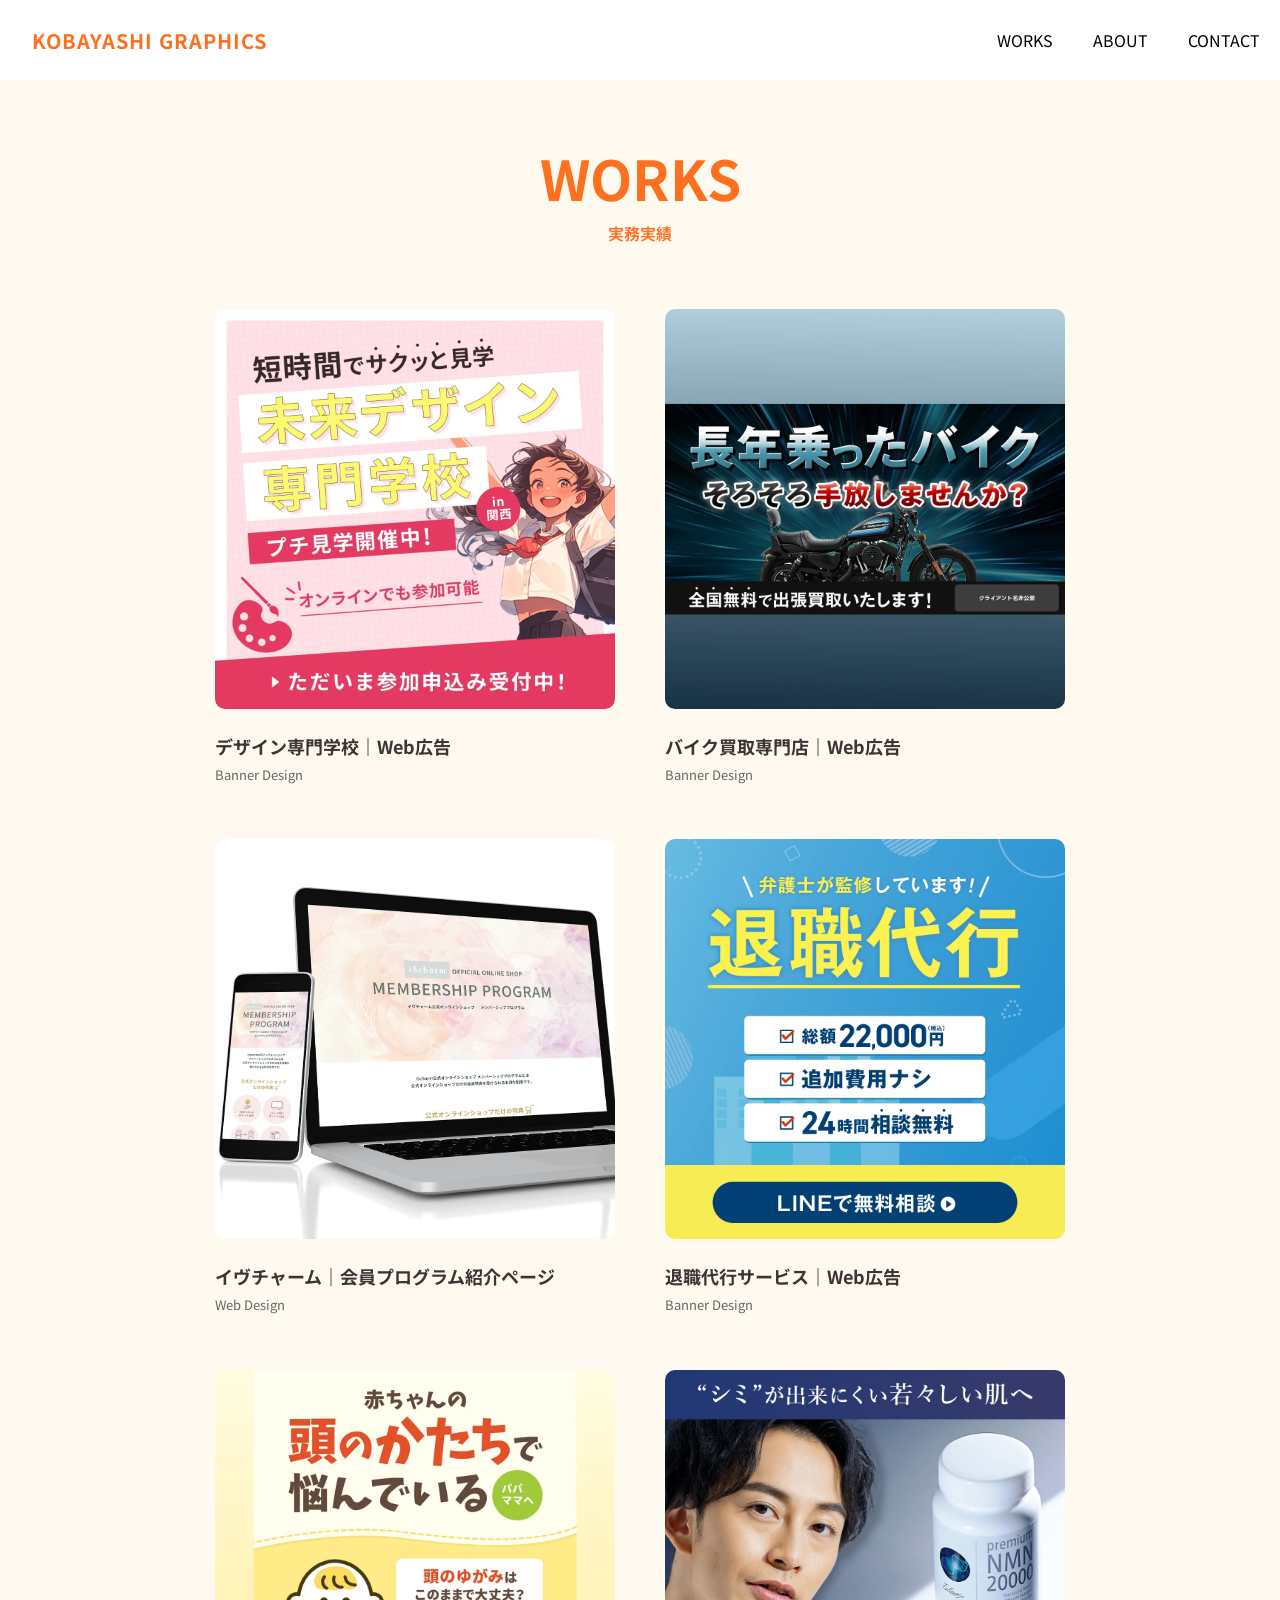
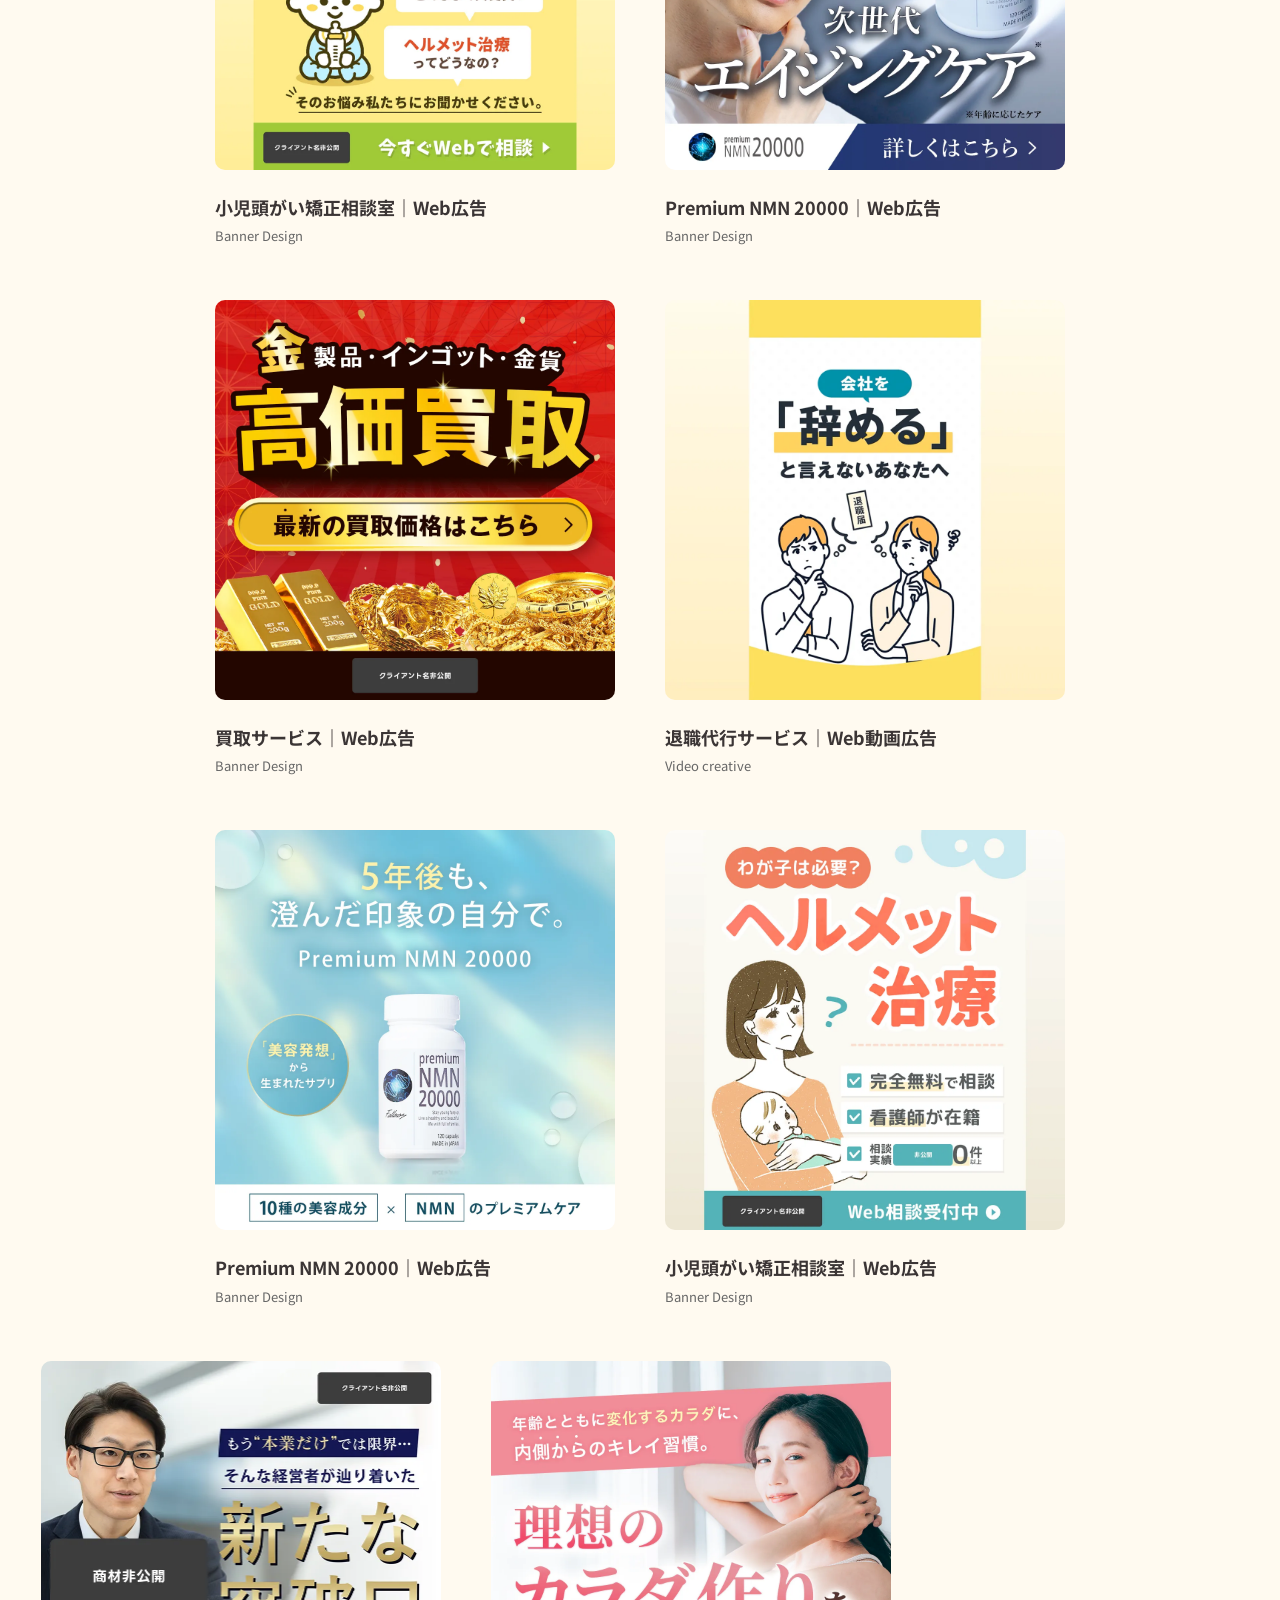
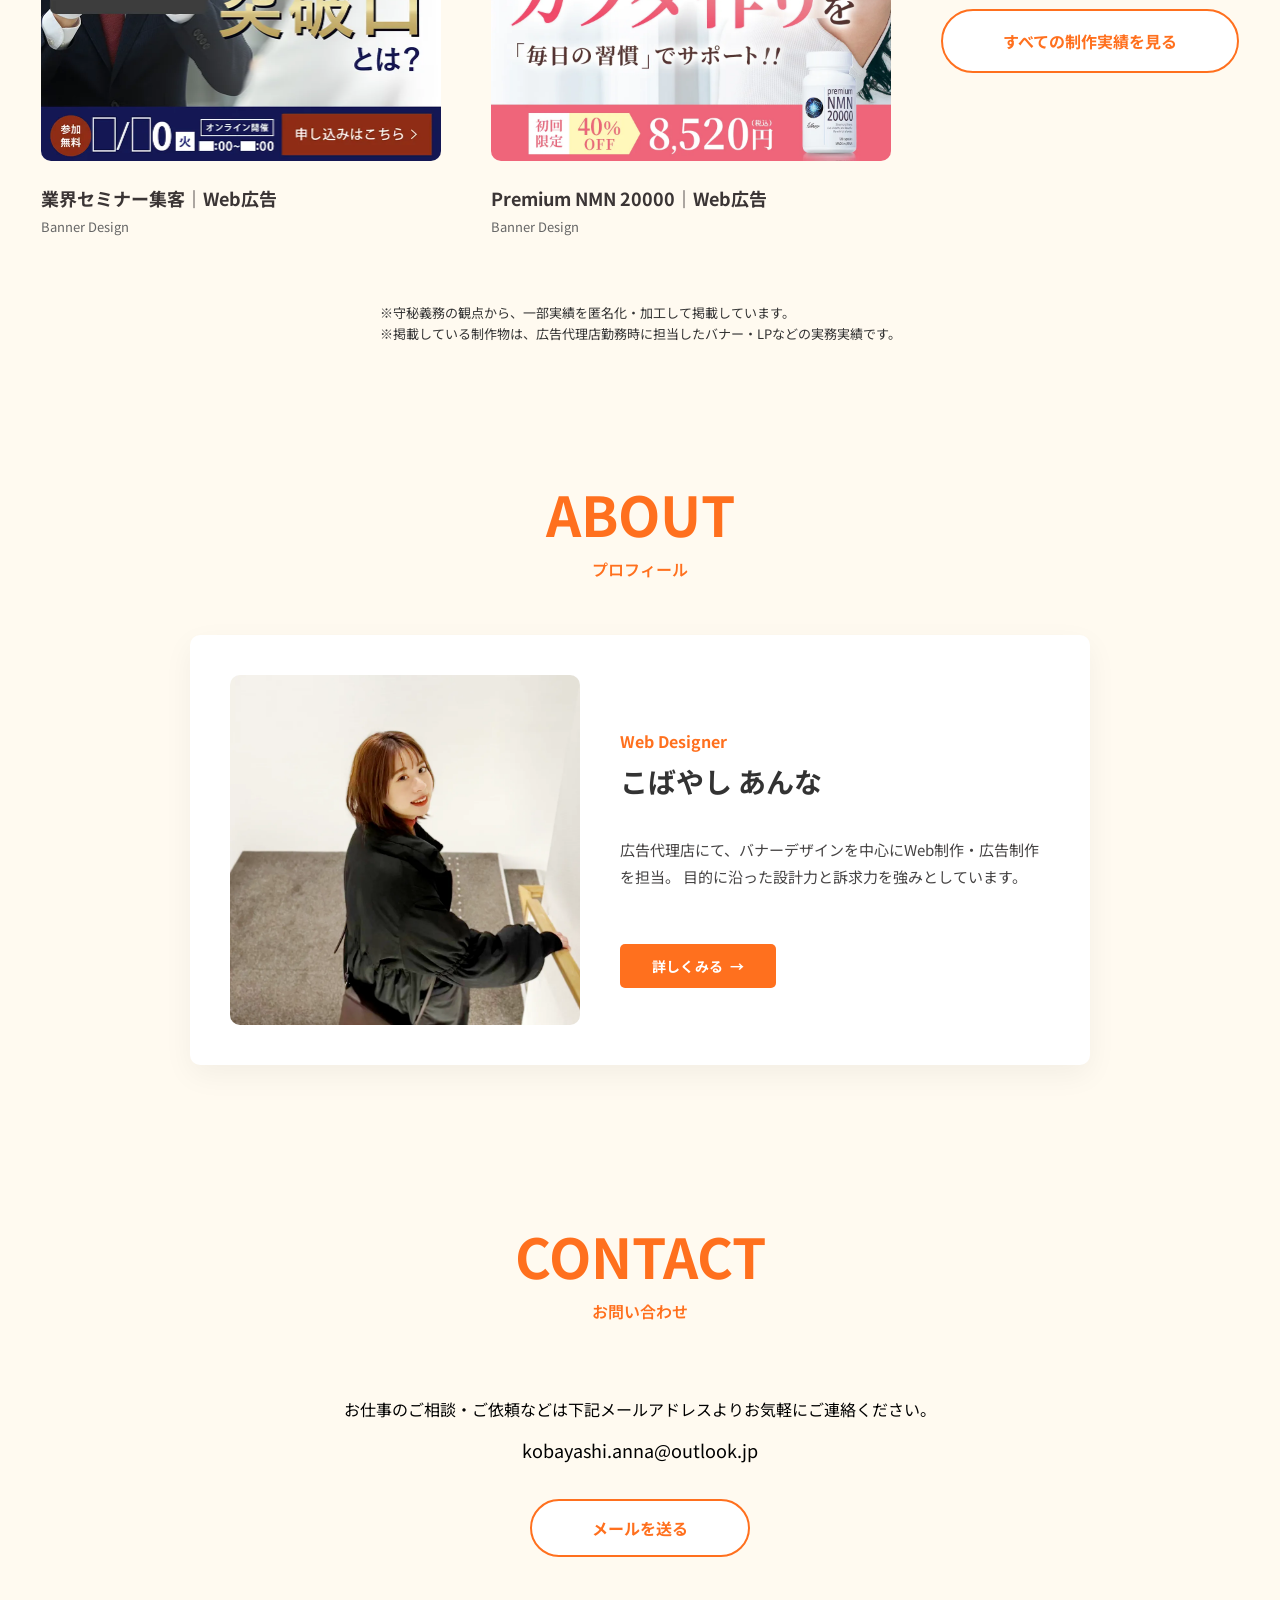
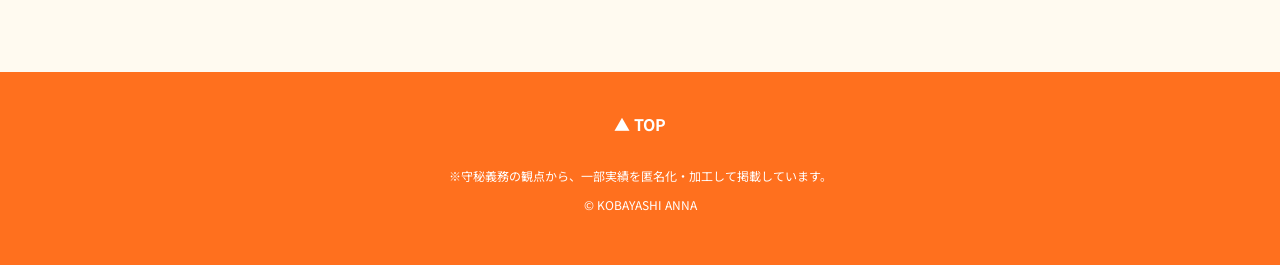
==== commit a2831b0c: "Add files via upload" ====
--- a/index.html
+++ b/index.html
@@ -639,60 +639,69 @@
 // open
 
 document.querySelectorAll('.work-item').forEach(item => {
-    item.addEventListener('click', e => {
+  item.addEventListener('click', e => {
     e.preventDefault();
 
     modalTitle.textContent = item.dataset.title;
     modalCategory.textContent = item.dataset.category;
-    // modalDesc.textContent = item.dataset.desc;
-
-    modalMainImage.innerHTML = '';
-    modalSubImages.innerHTML = '';
 
     const images = item.dataset.images.split(',');
 
+    // 説明文
     modalDesc.innerHTML = item.dataset.desc
-    .split('|')
-    .map(line => {
+      .split('|')
+      .map(line => {
         const [label, text] = line.split('：');
-
         return `
-        <div class="desc-block">
+          <div class="desc-block">
             <p class="desc-title">${label}</p>
             <div class="desc-line"></div>
             <p class="desc-text">${text}</p>
-        </div>
+          </div>
         `;
-    })
-    .join('');
-
-    // ===== メイン（1枚目） =====
-const mainSrc = images[0].trim();
-
-if (mainSrc.match(/\.(mp4|webm)$/i)) {
-    const video = document.createElement('video');
-    video.src = mainSrc;
-    video.controls = true;
-    video.muted = true;
-    video.playsInline = true;
-    video.style.width = '100%';
-    // modalMainImage.appendChild(video);
-    const frame = document.createElement('div');
-frame.className = 'video-frame';
-
-frame.appendChild(video);
-modalMainImage.appendChild(frame);
-} else {
-    const img = document.createElement('img');
-    img.src = mainSrc;
-    modalMainImage.appendChild(img);
-}
-
-// ===== サブ（2枚目以降） =====
-images.slice(1).forEach(src => {
-    src = src.trim();
-
-    if (src.match(/\.(mp4|webm)$/i)) {
+      })
+      .join('');
+
+    // ===== メイン =====
+    const mainSrc = images[0].trim();
+
+    let existingImg = modalMainImage.querySelector('img');
+    let existingVideo = modalMainImage.querySelector('video');
+
+    if (mainSrc.match(/\.(mp4|webm)$/i)) {
+
+      if (existingImg) existingImg.remove();
+
+      if (!existingVideo) {
+        existingVideo = document.createElement('video');
+        existingVideo.controls = true;
+        existingVideo.muted = true;
+        existingVideo.playsInline = true;
+        existingVideo.style.width = '100%';
+        modalMainImage.appendChild(existingVideo);
+      }
+
+      existingVideo.src = mainSrc;
+
+    } else {
+
+      if (existingVideo) existingVideo.remove();
+
+      if (!existingImg) {
+        existingImg = document.createElement('img');
+        modalMainImage.appendChild(existingImg);
+      }
+
+      existingImg.src = mainSrc;
+    }
+
+    // ===== サブ =====
+    modalSubImages.innerHTML = '';
+
+    images.slice(1).forEach(src => {
+      src = src.trim();
+
+      if (src.match(/\.(mp4|webm)$/i)) {
         const video = document.createElement('video');
         video.src = src;
         video.controls = true;
@@ -700,20 +709,66 @@
         video.playsInline = true;
         video.style.width = '100%';
         modalSubImages.appendChild(video);
-    } else {
+      } else {
         const img = document.createElement('img');
         img.src = src;
         modalSubImages.appendChild(img);
-    }
+      }
+    });
+
+    modal.classList.add('active');
+    document.body.classList.add('modal-open');
+    document.querySelector('.modal-content').scrollTop = 0;
+  });
 });
 
-    modal.classList.add('active');
-    document.body.classList.add('modal-open'); // ← 追加
-
-    // トップに戻す
-    document.querySelector('.modal-content').scrollTop = 0;
-});
-});
+    // ===== メイン（1枚目） =====
+// const mainSrc = images[0].trim();
+
+// if (mainSrc.match(/\.(mp4|webm)$/i)) {
+//     const video = document.createElement('video');
+//     video.src = mainSrc;
+//     video.controls = true;
+//     video.muted = true;
+//     video.playsInline = true;
+//     video.style.width = '100%';
+//     // modalMainImage.appendChild(video);
+//     const frame = document.createElement('div');
+// frame.className = 'video-frame';
+
+// frame.appendChild(video);
+// modalMainImage.appendChild(frame);
+// } else {
+//     const img = document.createElement('img');
+//     img.src = mainSrc;
+//     modalMainImage.appendChild(img);
+// }
+
+// // ===== サブ（2枚目以降） =====
+// images.slice(1).forEach(src => {
+//     src = src.trim();
+
+//     if (src.match(/\.(mp4|webm)$/i)) {
+//         const video = document.createElement('video');
+//         video.src = src;
+//         video.controls = true;
+//         video.muted = true;
+//         video.playsInline = true;
+//         video.style.width = '100%';
+//         modalSubImages.appendChild(video);
+//     } else {
+//         const img = document.createElement('img');
+//         img.src = src;
+//         modalSubImages.appendChild(img);
+//     }
+// });
+
+//     modal.classList.add('active');
+//     document.body.classList.add('modal-open'); // ← 追加
+
+//     // トップに戻す
+//     document.querySelector('.modal-content').scrollTop = 0;
+
 
 
 
@@ -787,17 +842,7 @@
 });
 </script>
 
-<!-- モーダル動画 -->
-<script>
-if (item.dataset.video) {
-    modalContent.innerHTML =
-      `<iframe src="${item.dataset.video}?rel=0"
-        width="100%"
-        height="600"
-        frameborder="0"
-        allowfullscreen>
-      </iframe>`;
-  }
-</script>
+
+
 
 </html>
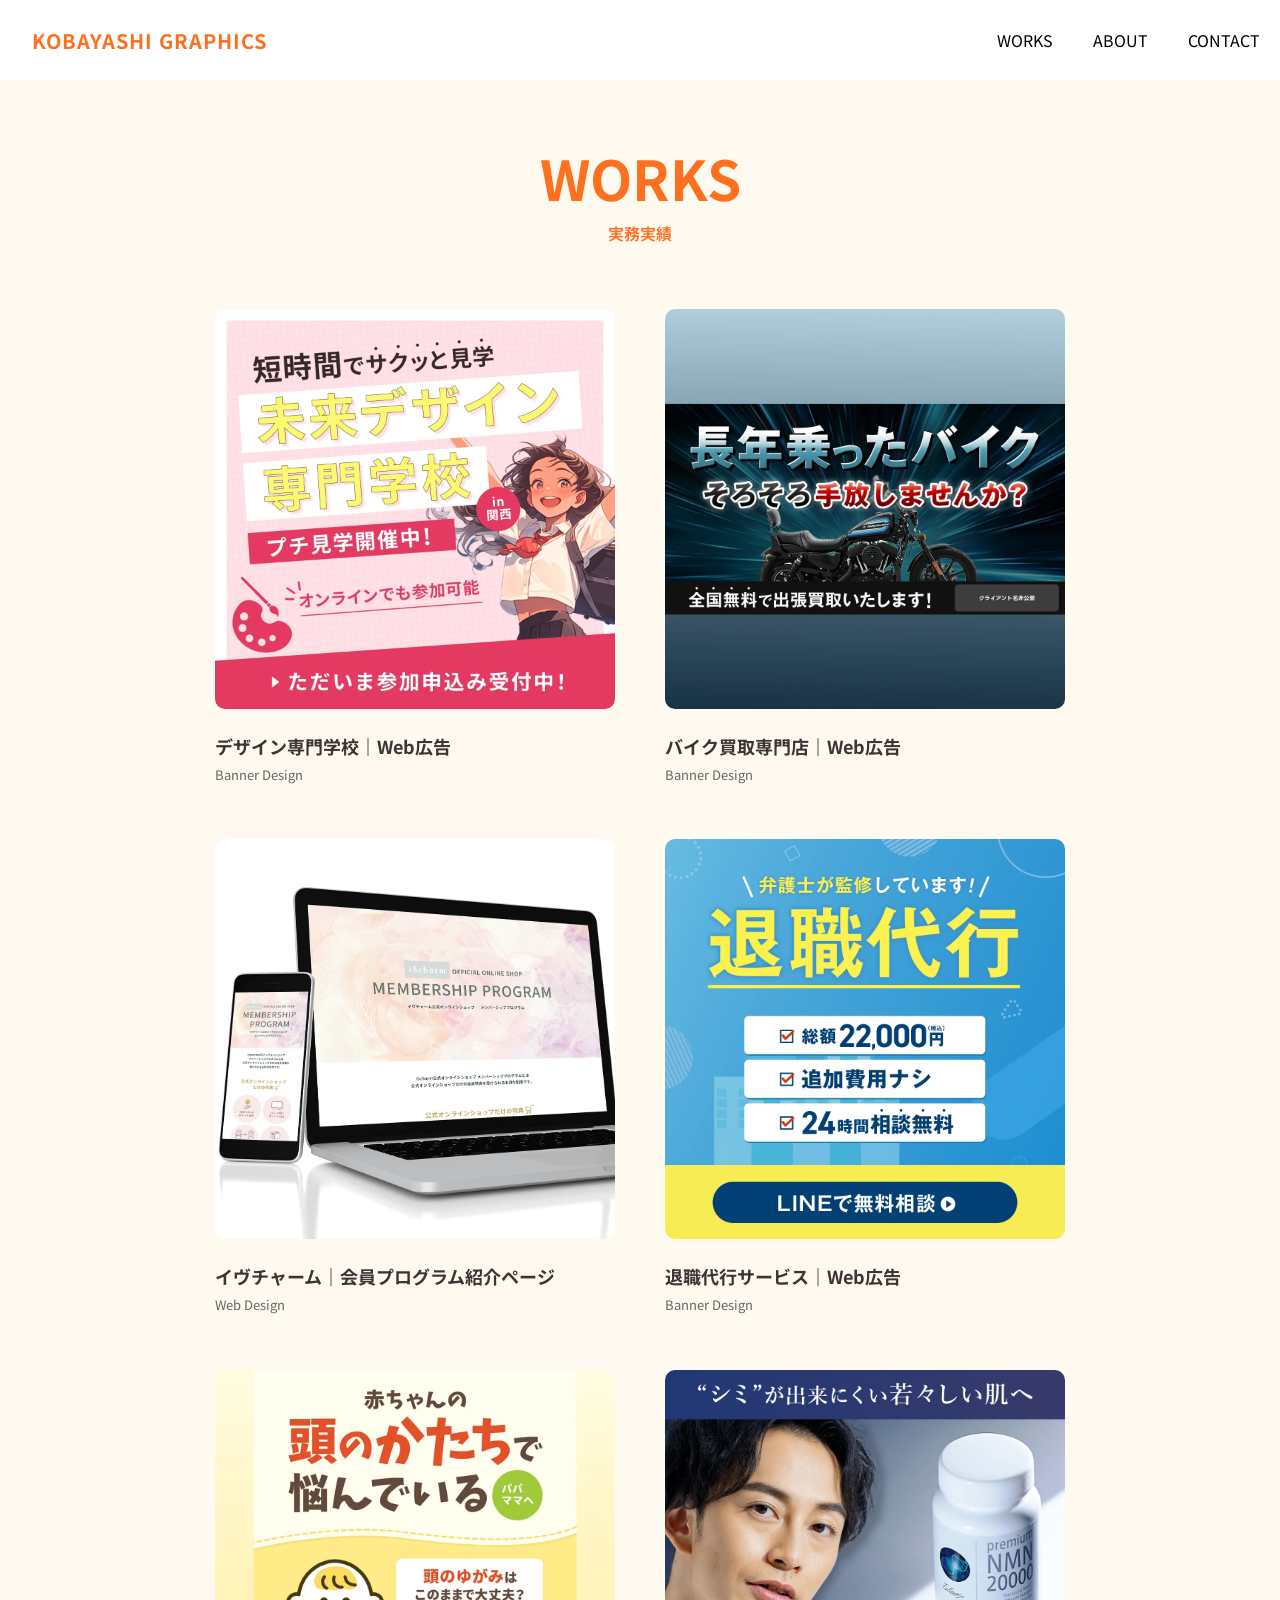
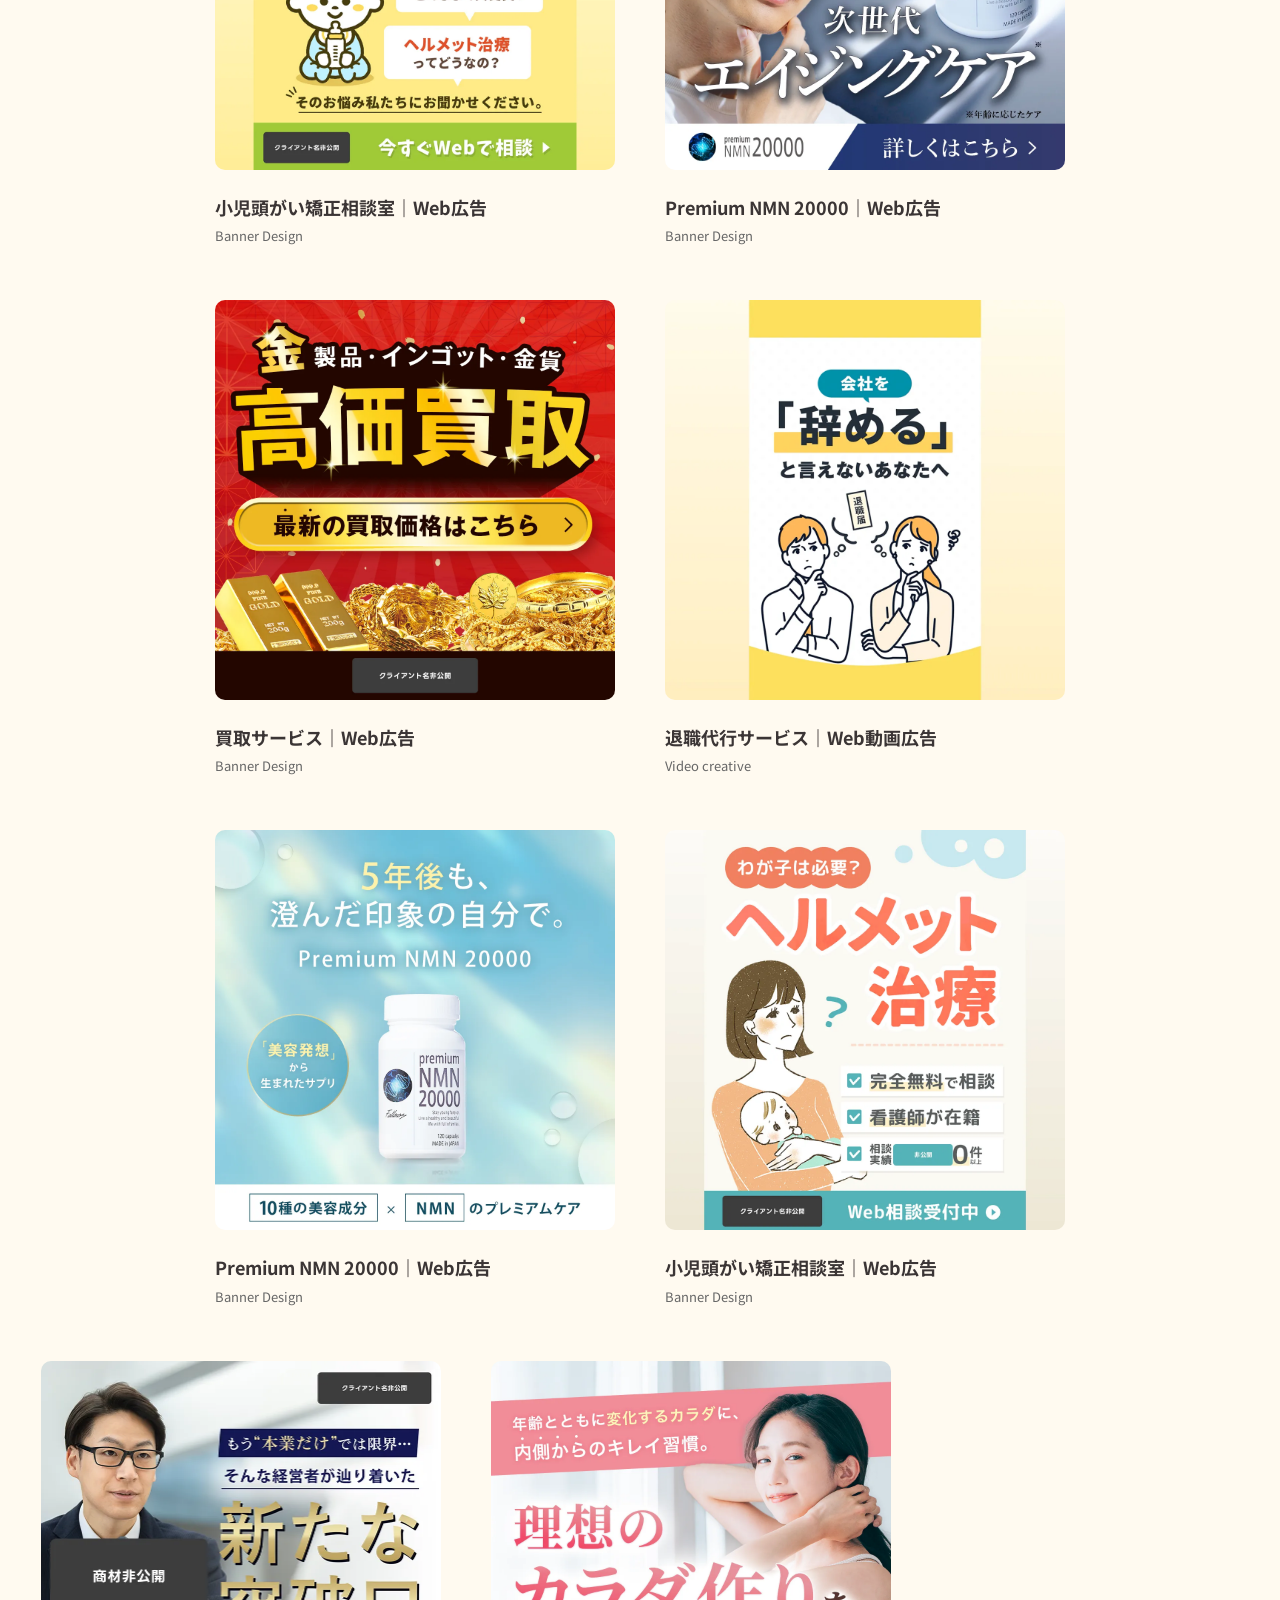
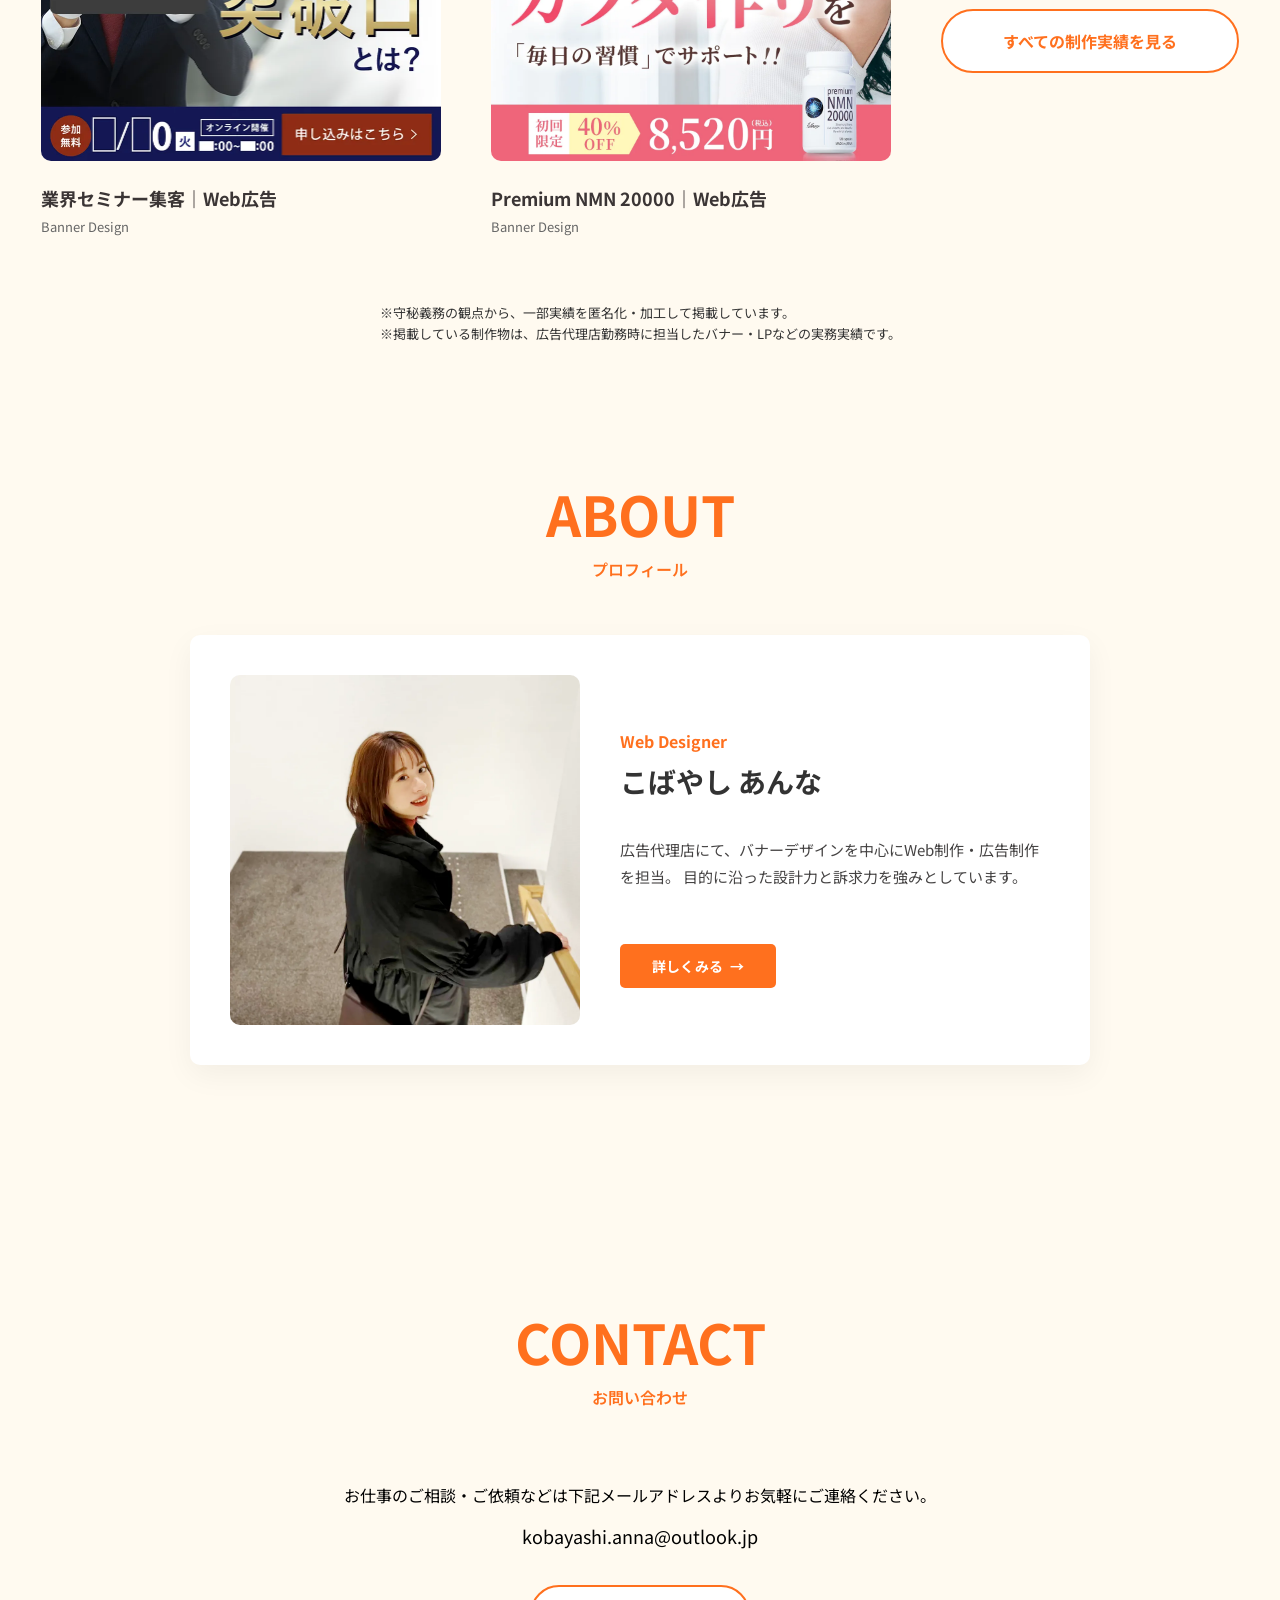
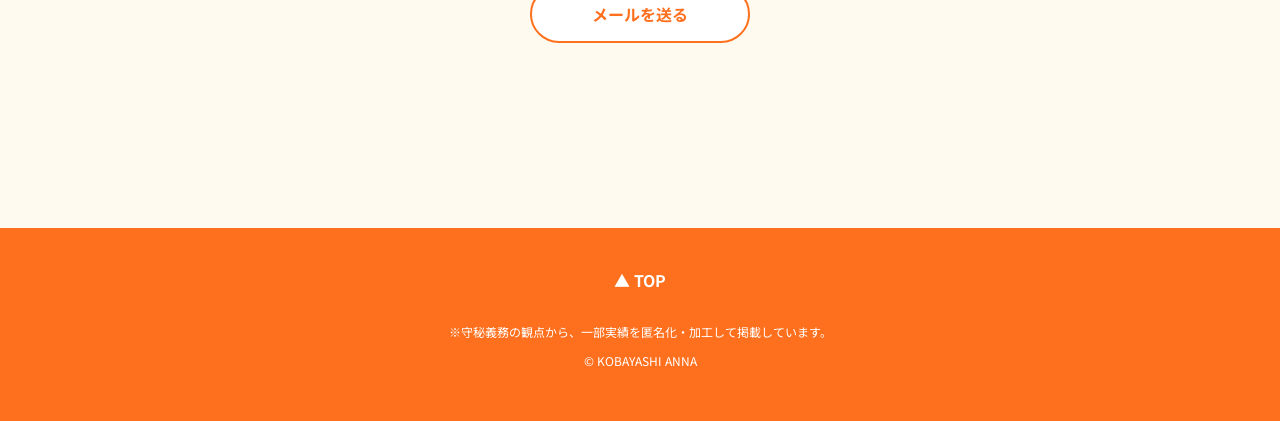
==== commit b5212bb2: "Add files via upload" ====
--- a/index.html
+++ b/index.html
@@ -10,7 +10,7 @@
     <link rel="preconnect" href="https://fonts.googleapis.com">
     <link rel="preconnect" href="https://fonts.gstatic.com" crossorigin>
     <link href="https://fonts.googleapis.com/css2?family=Noto+Sans+JP:wght@100..900&display=swap" rel="stylesheet">
-    
+    <meta name="theme-color" content="#ffffff">
 </head>
 <body>
     
@@ -44,6 +44,7 @@
             </nav>
         </header>
 
+    <main>
 <!-- works -->
         <div class="top-tittle">
             <h1>WORKS</h1>
@@ -578,6 +579,7 @@
             </a>
         </div>
     </section>
+    </main>
 
 <!-- フッター -->
     <footer class="footer">
@@ -662,6 +664,9 @@
       })
       .join('');
 
+
+      
+
     // ===== メイン =====
     const mainSrc = images[0].trim();
 
@@ -722,55 +727,19 @@
   });
 });
 
-    // ===== メイン（1枚目） =====
-// const mainSrc = images[0].trim();
-
-// if (mainSrc.match(/\.(mp4|webm)$/i)) {
-//     const video = document.createElement('video');
-//     video.src = mainSrc;
-//     video.controls = true;
-//     video.muted = true;
-//     video.playsInline = true;
-//     video.style.width = '100%';
-//     // modalMainImage.appendChild(video);
-//     const frame = document.createElement('div');
-// frame.className = 'video-frame';
-
-// frame.appendChild(video);
-// modalMainImage.appendChild(frame);
-// } else {
-//     const img = document.createElement('img');
-//     img.src = mainSrc;
-//     modalMainImage.appendChild(img);
-// }
-
-// // ===== サブ（2枚目以降） =====
-// images.slice(1).forEach(src => {
-//     src = src.trim();
-
-//     if (src.match(/\.(mp4|webm)$/i)) {
-//         const video = document.createElement('video');
-//         video.src = src;
-//         video.controls = true;
-//         video.muted = true;
-//         video.playsInline = true;
-//         video.style.width = '100%';
-//         modalSubImages.appendChild(video);
-//     } else {
-//         const img = document.createElement('img');
-//         img.src = src;
-//         modalSubImages.appendChild(img);
-//     }
-// });
-
-//     modal.classList.add('active');
-//     document.body.classList.add('modal-open'); // ← 追加
-
-//     // トップに戻す
-//     document.querySelector('.modal-content').scrollTop = 0;
-
-
-
+// ===== 画像プリロード =====
+document.querySelectorAll('.work-item').forEach(item => {
+  if (!item.dataset.images) return;
+
+  const images = item.dataset.images.split(',');
+
+  images.forEach(src => {
+    const img = new Image();
+    img.src = src.trim();
+  });
+});
+
+ 
 
 
 // 閉じる時
--- a/style.css
+++ b/style.css
@@ -3,10 +3,16 @@
 /* 全体 */ 
 html { scroll-behavior: smooth; 
     overflow-y: scroll; 
+    background: #fff;
+    margin: 0;
+    padding: 0;
 } 
+
+
+
 /* TOP */ 
 body{ 
-    margin: 0; background-color: #fffaf0; 
+    margin: 0; background-color: #fff; 
     font-family: "Noto Sans JP", sans-serif;
     font-weight: 400;
 
@@ -15,6 +21,11 @@
     width: 100%;
     overflow-x: hidden; 
 } 
+
+main {
+    background: #fffaf0;
+  }
+
 
 /* ヘッダー */ 
 
@@ -956,6 +967,9 @@
 .contact-inner{
     text-align: center;
     margin-bottom: 110px;
+
+    background-color: #fffaf0;
+    padding: 20px;
 }
 
 .contact-btn{
@@ -1001,17 +1015,44 @@
 }
 
 .contact{
-    margin-top: 150px;
-}
-
+    /* margin-top: 150px;
+    margin-top: 0;
+    background: #fffaf0 !important; */
+    background-color: #fffaf0; /* クリーム色 */
+    padding-top: 50px; /* 余白はmarginよりpadding推奨 */
+    padding-bottom: 50px;
+    margin-top: 0; /* これでOK */
+
+}
+
+
+.contact,
+  .about-contact {
+      margin-bottom: 0; /* 折り返しマージンを消す */
+  }
+
+
+  .works .work-item:last-child {
+    margin-bottom: 0;           /* 白線防止 */
+}
 
 /* フッター */
+
+footer {
+    background-color: #fffaf0;
+    overflow: hidden;           /* マージン折り返し防止 */
+    padding-top: 40px;          /* 必要な余白 */
+}
+
+
 .footer {
-    margin-top: 10px;
+    margin-top: 0px;
     padding: 40px 20px;
     text-align: center;
     background-color: #ff701e;
     color: #fff;
+    margin-bottom: 0;
+    overflow: hidden;
 }
 
 .footer__pagetop {
@@ -1038,7 +1079,6 @@
 body {
     margin: 0;
     padding: 0;
-    background-color: #fffaf0;
 }
 
 /* ヘッダーを画面最上部にピッタリくっつける */
@@ -1055,6 +1095,8 @@
     /* 【重要】iPhoneの時計部分まで背景を伸ばす設定 */
     padding-top: env(safe-area-inset-top); 
 
+    border-top: none;
+    margin-top: 0;
     
 }
 
@@ -1240,6 +1282,7 @@
 }
 
 /* WORKS */
+
 
 .default-view,
 .hidden-view {
